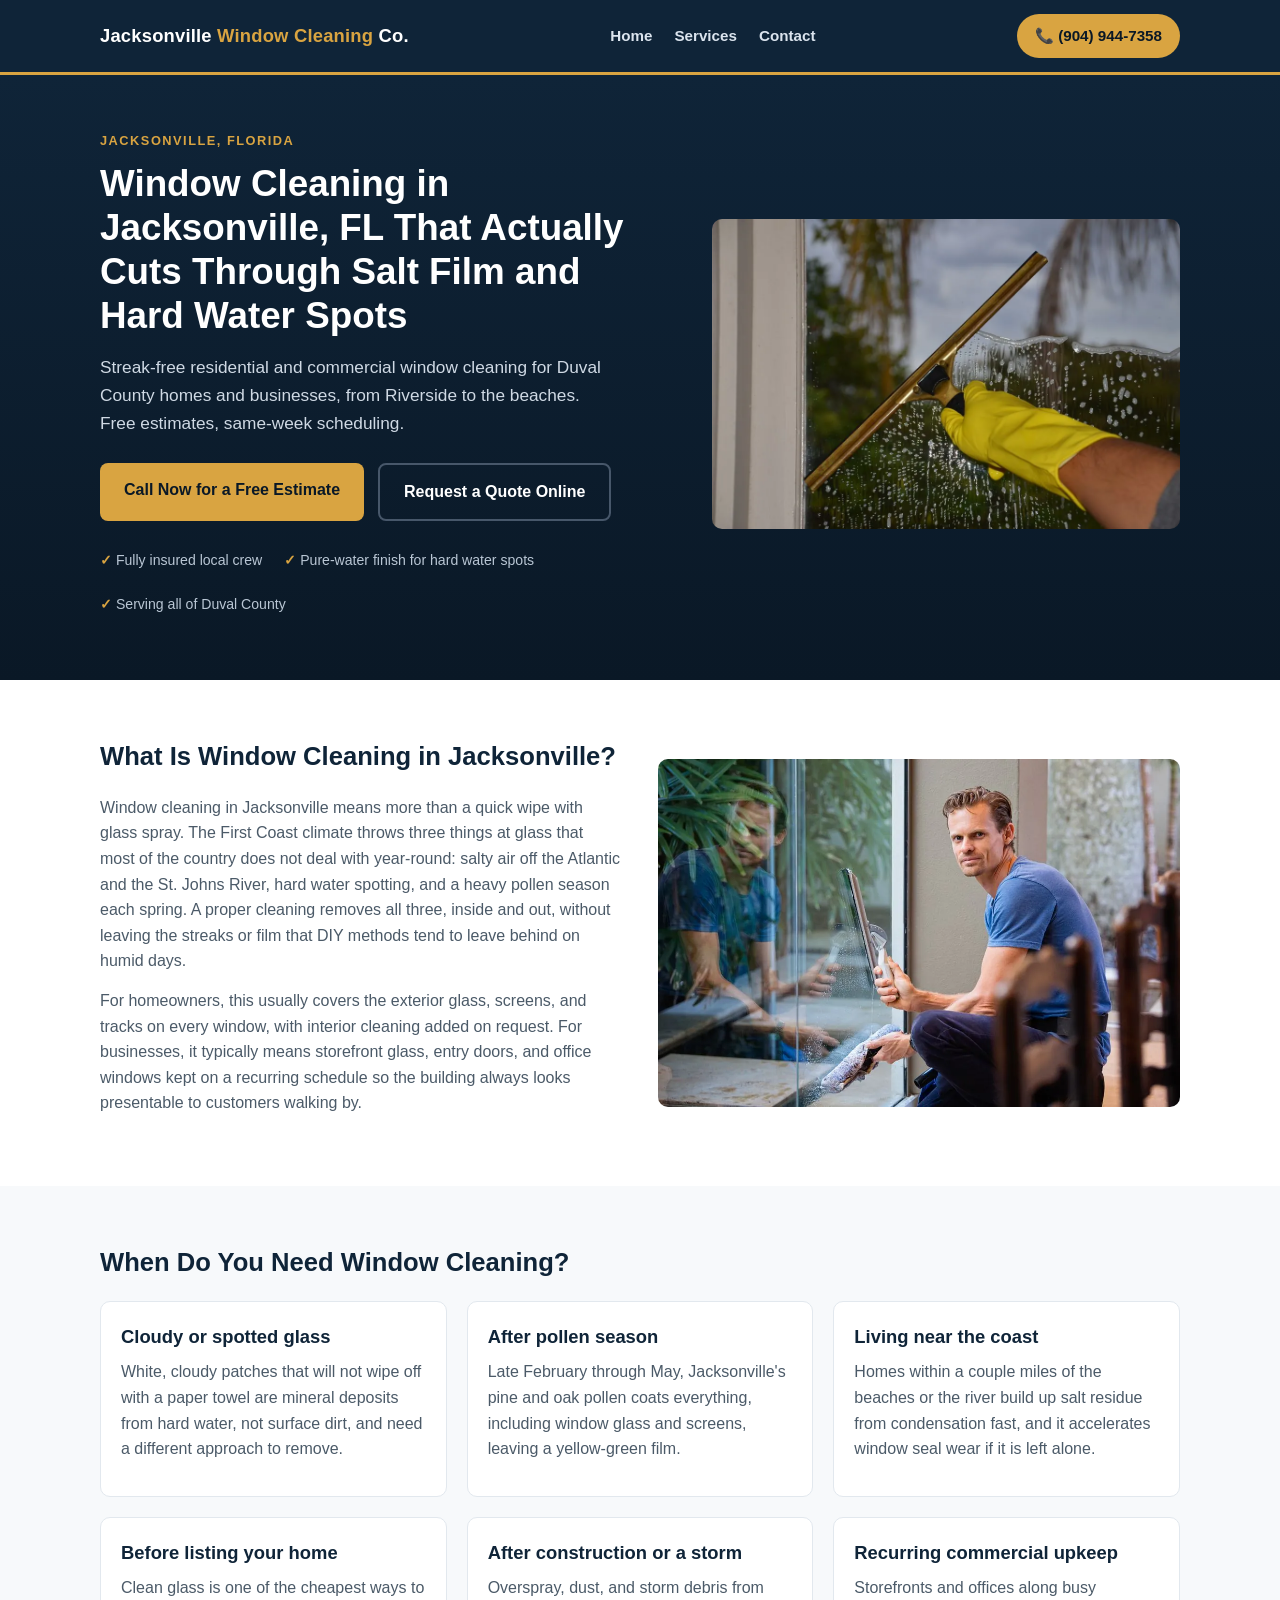
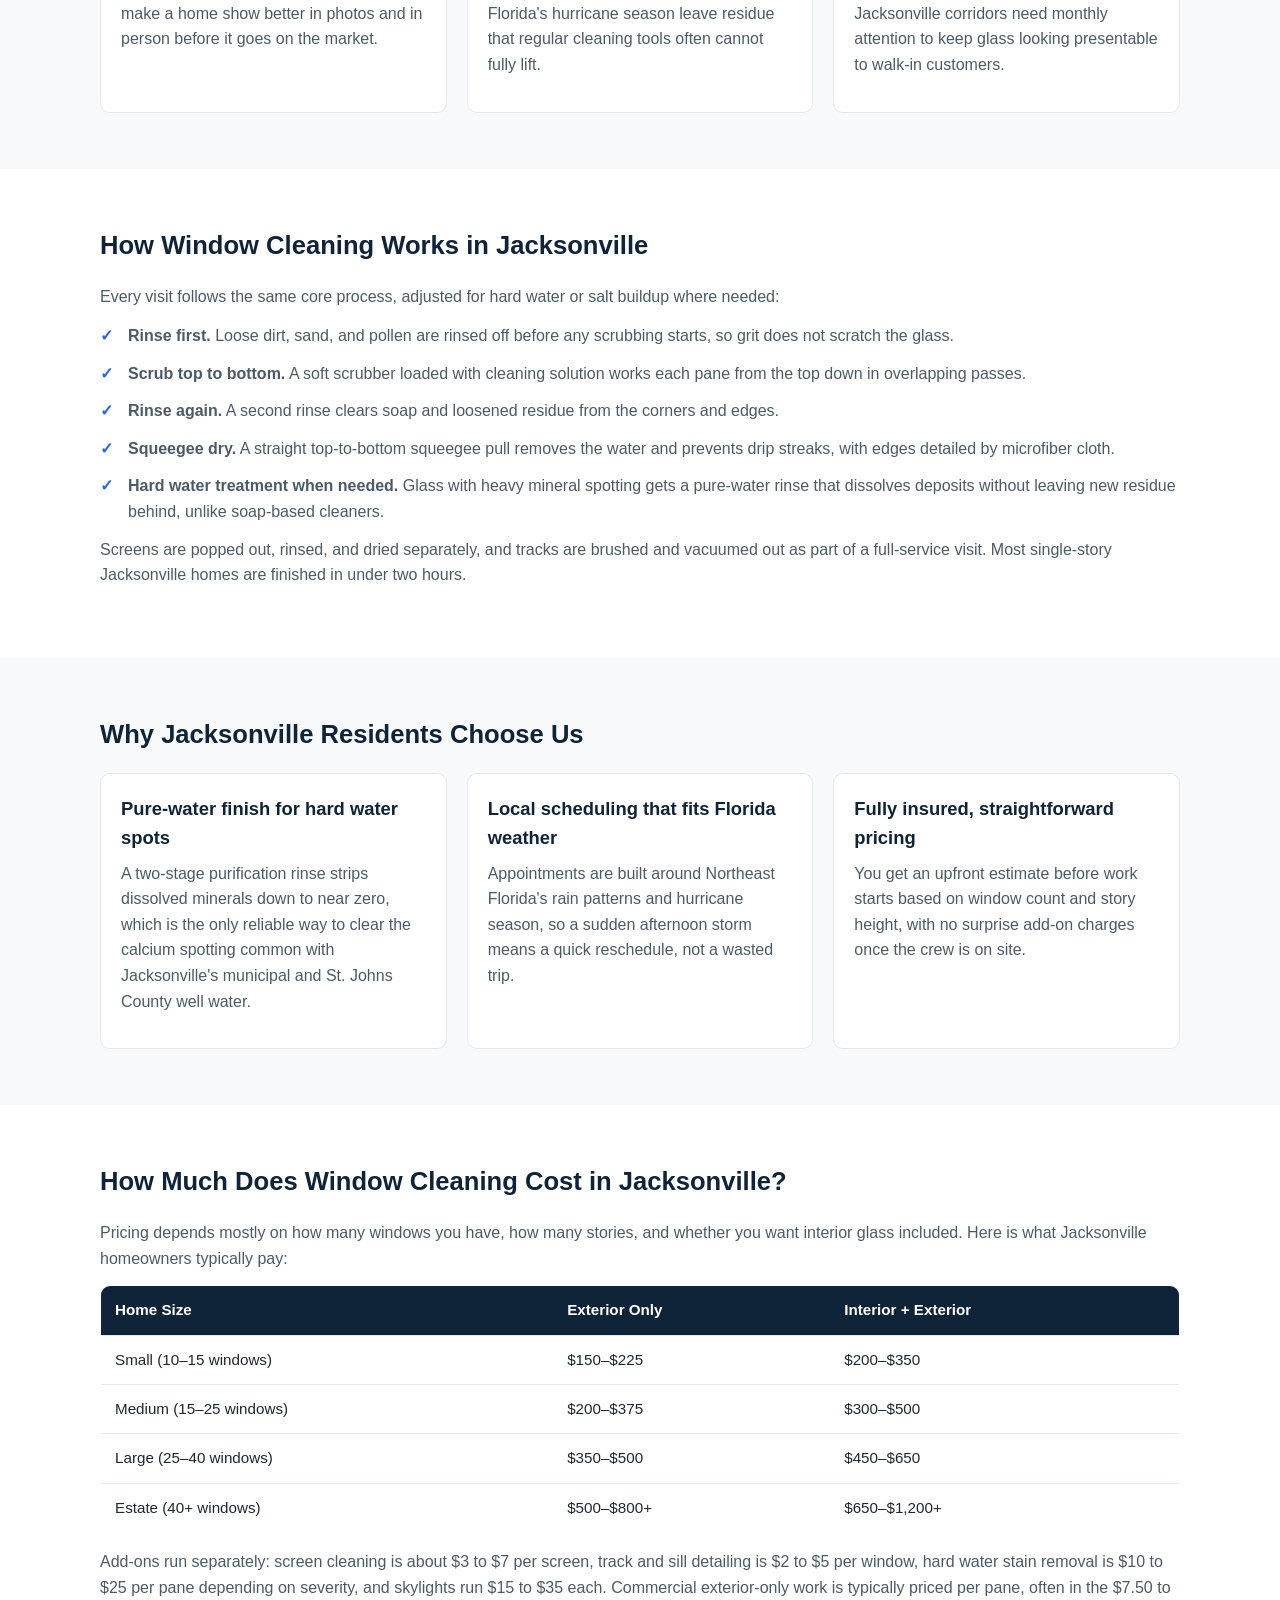
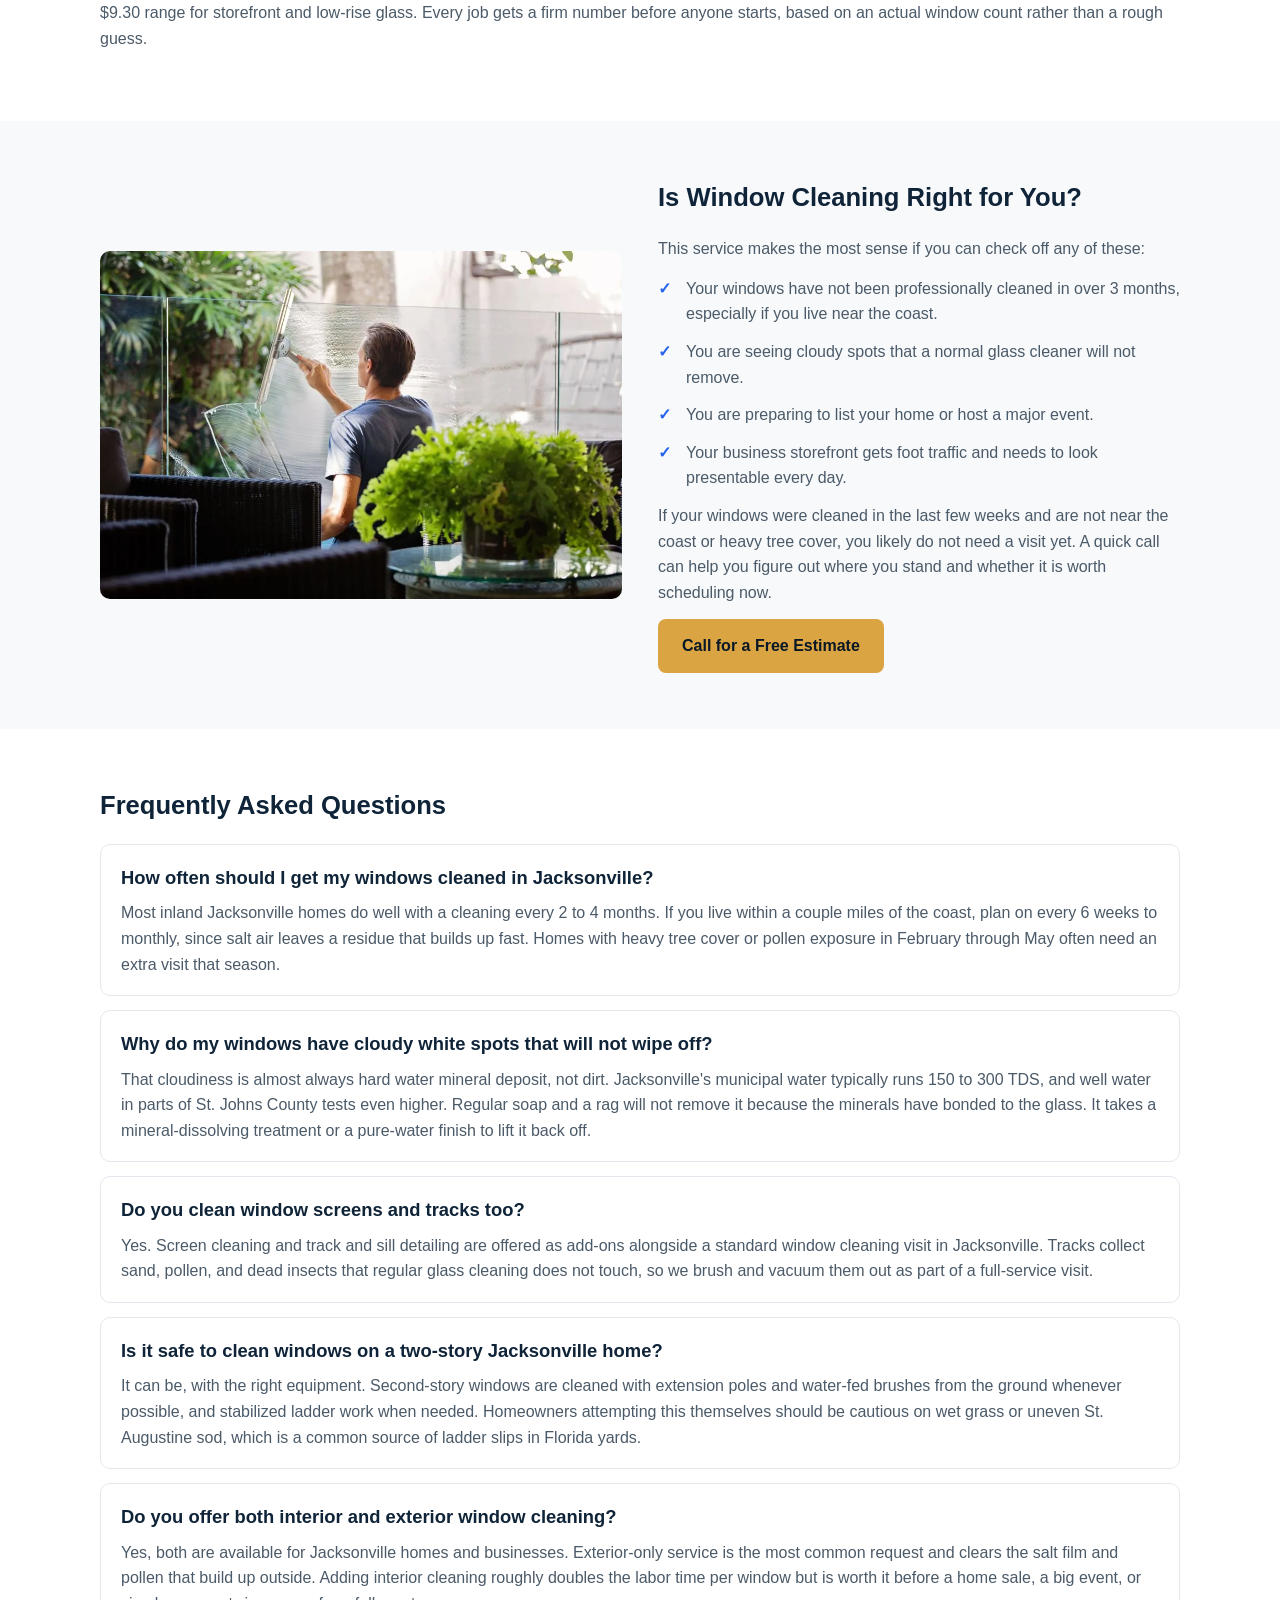
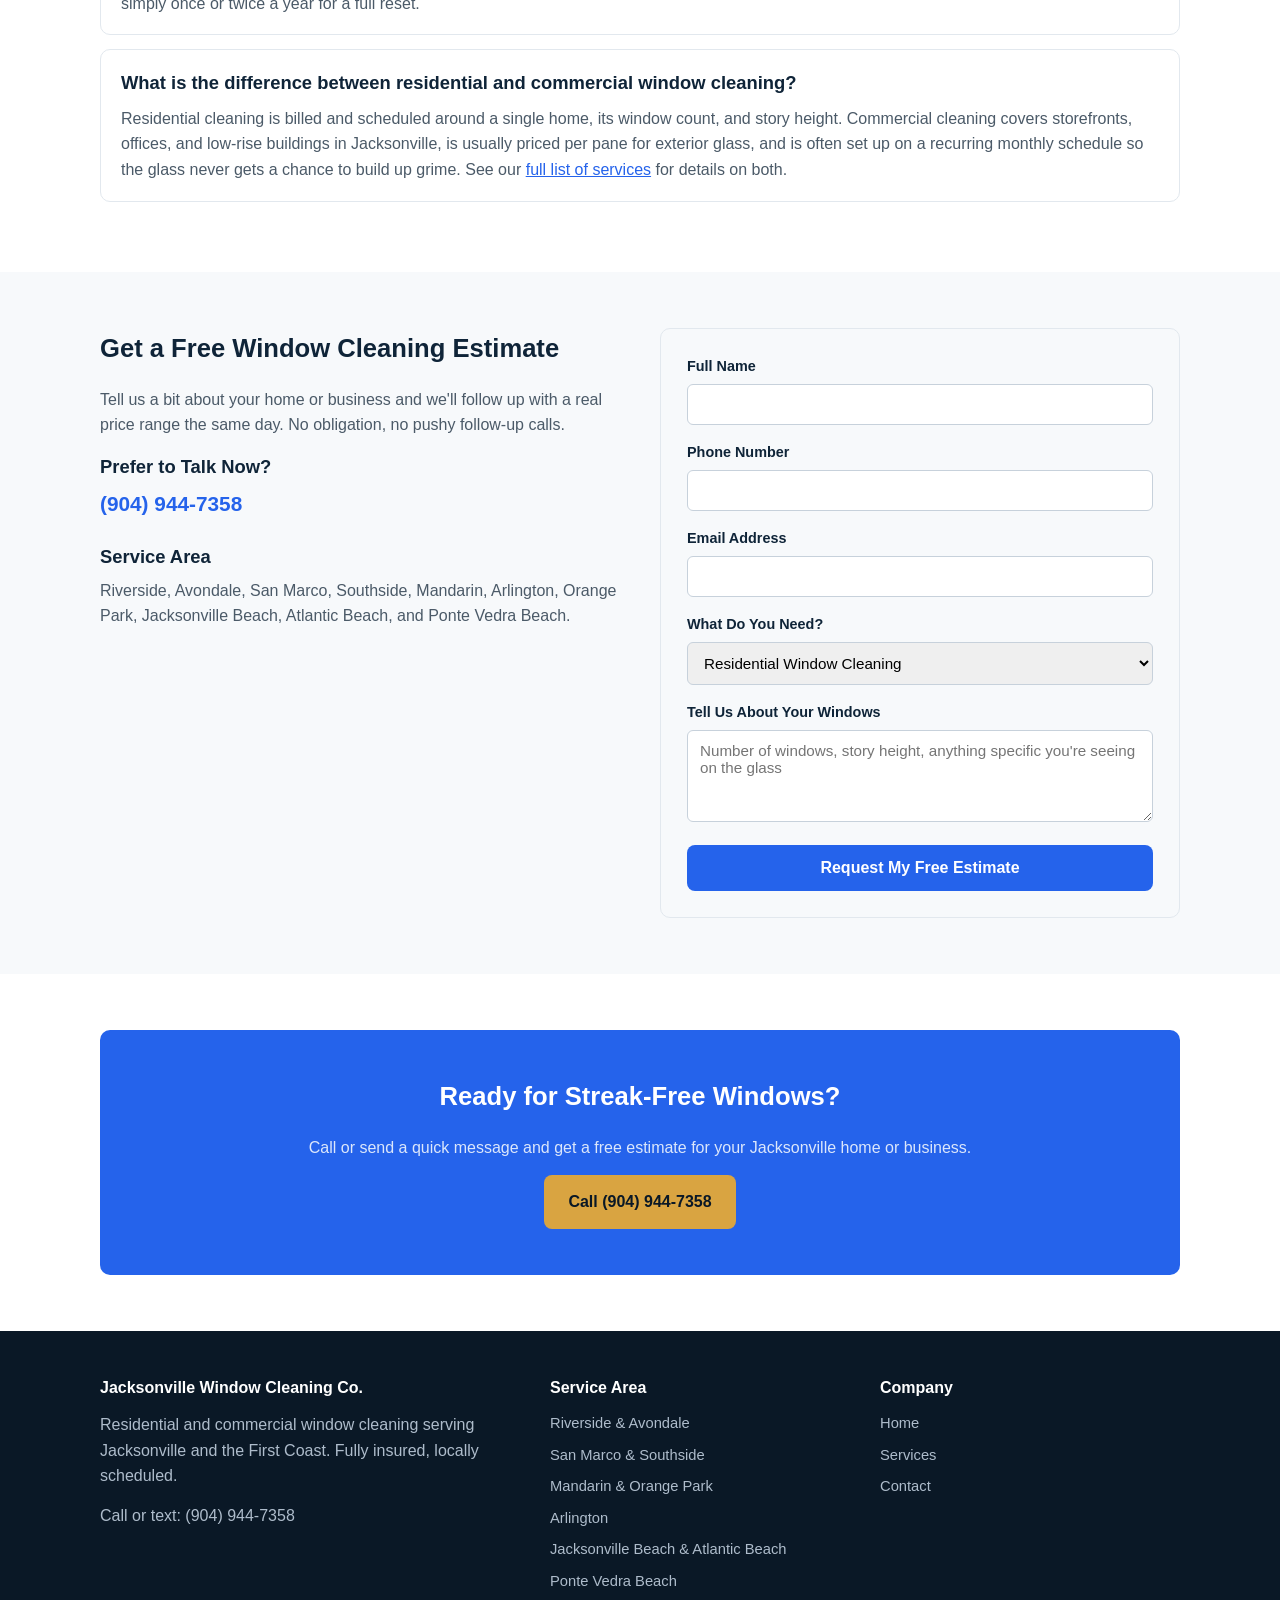
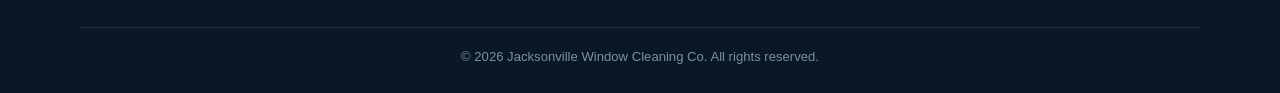
==== index.html @ cd9e2585 "Add Formspree lead form to home page; wire real Formspree endpoint into home and contact forms" ====
<!DOCTYPE html>
<html lang="en">
<head>
<meta charset="UTF-8">
<meta name="viewport" content="width=device-width, initial-scale=1.0">
<title>Window Cleaning in Jacksonville, FL | Streak-Free Results</title>
<meta name="description" content="Professional window cleaning in Jacksonville, FL. Residential and commercial, hard water spot removal, streak-free guarantee. Call for a free quote.">
<link rel="canonical" href="https://jacksonvilleflwindowcleaning.com/">
<link rel="stylesheet" href="styles.css">
<script type="application/ld+json">
{
  "@context": "https://schema.org",
  "@type": "LocalBusiness",
  "name": "Jacksonville Window Cleaning Co.",
  "telephone": "+19049447358",
  "address": {
    "@type": "PostalAddress",
    "addressLocality": "Jacksonville",
    "addressRegion": "FL",
    "addressCountry": "US"
  },
  "areaServed": "Jacksonville, FL",
  "description": "Residential and commercial window cleaning in Jacksonville, FL",
  "openingHours": "Mo-Fr 08:00-18:00"
}
</script>
<script type="application/ld+json">
{
  "@context": "https://schema.org",
  "@type": "FAQPage",
  "mainEntity": [
    {
      "@type": "Question",
      "name": "How often should I get my windows cleaned in Jacksonville?",
      "acceptedAnswer": { "@type": "Answer", "text": "Most inland Jacksonville homes do well with a cleaning every 2 to 4 months. If you live within a couple miles of the coast, plan on every 6 weeks to monthly, since salt air leaves a residue that builds up fast. Homes with heavy tree cover or pollen exposure in February through May often need an extra visit that season." }
    },
    {
      "@type": "Question",
      "name": "Why do my windows have cloudy white spots that will not wipe off?",
      "acceptedAnswer": { "@type": "Answer", "text": "That cloudiness is almost always hard water mineral deposit, not dirt. Jacksonville's municipal water typically runs 150 to 300 TDS, and well water in parts of St. Johns County tests even higher. Regular soap and a rag will not remove it because the minerals have bonded to the glass. It takes a mineral-dissolving treatment or a pure-water finish to lift it back off." }
    },
    {
      "@type": "Question",
      "name": "Do you clean window screens and tracks too?",
      "acceptedAnswer": { "@type": "Answer", "text": "Yes. Screen cleaning and track and sill detailing are offered as add-ons alongside a standard window cleaning visit in Jacksonville. Tracks collect sand, pollen, and dead insects that regular glass cleaning does not touch, so we brush and vacuum them out as part of a full-service visit." }
    },
    {
      "@type": "Question",
      "name": "Is it safe to clean windows on a two-story Jacksonville home?",
      "acceptedAnswer": { "@type": "Answer", "text": "It can be, with the right equipment. Second-story windows are cleaned with extension poles and water-fed brushes from the ground whenever possible, and stabilized ladder work when needed. Homeowners attempting this themselves should be cautious on wet grass or uneven St. Augustine sod, which is a common source of ladder slips in Florida yards." }
    },
    {
      "@type": "Question",
      "name": "Do you offer both interior and exterior window cleaning?",
      "acceptedAnswer": { "@type": "Answer", "text": "Yes, both are available for Jacksonville homes and businesses. Exterior-only service is the most common request and clears the salt film and pollen that build up outside. Adding interior cleaning roughly doubles the labor time per window but is worth it before a home sale, a big event, or simply once or twice a year for a full reset." }
    },
    {
      "@type": "Question",
      "name": "What is the difference between residential and commercial window cleaning?",
      "acceptedAnswer": { "@type": "Answer", "text": "Residential cleaning is billed and scheduled around a single home, its window count, and story height. Commercial cleaning covers storefronts, offices, and low-rise buildings in Jacksonville, is usually priced per pane for exterior glass, and is often set up on a recurring monthly schedule so the glass never gets a chance to build up grime." }
    }
  ]
}
</script>
</head>
<body>

<header class="site-nav">
  <div class="nav-inner">
    <a class="brand" href="/">Jacksonville <span>Window Cleaning</span> Co.</a>
    <ul class="nav-links">
      <li><a href="/">Home</a></li>
      <li><a href="/services.html">Services</a></li>
      <li><a href="/contact.html">Contact</a></li>
    </ul>
    <a class="nav-cta" href="tel:9049447358">&#128222; (904) 944-7358</a>
  </div>
</header>

<section class="hero">
  <div class="wrap hero-grid">
    <div>
      <p class="eyebrow">Jacksonville, Florida</p>
      <h1>Window Cleaning in Jacksonville, FL That Actually Cuts Through Salt Film and Hard Water Spots</h1>
      <p class="lede">Streak-free residential and commercial window cleaning for Duval County homes and businesses, from Riverside to the beaches. Free estimates, same-week scheduling.</p>
      <div class="cta-row">
        <a class="btn btn-primary" href="tel:9049447358">Call Now for a Free Estimate</a>
        <a class="btn btn-secondary" href="/contact.html">Request a Quote Online</a>
      </div>
      <div class="trust-strip">
        <span>Fully insured local crew</span>
        <span>Pure-water finish for hard water spots</span>
        <span>Serving all of Duval County</span>
      </div>
    </div>
    <div>
      <img src="hero-squeegee-window-cleaning-jacksonville.webp" alt="window cleaning in Jacksonville" width="1000" height="662">
    </div>
  </div>
</section>

<main>

<section>
  <div class="wrap two-col">
    <div>
      <h2>What Is Window Cleaning in Jacksonville?</h2>
      <p>Window cleaning in Jacksonville means more than a quick wipe with glass spray. The First Coast climate throws three things at glass that most of the country does not deal with year-round: salty air off the Atlantic and the St. Johns River, hard water spotting, and a heavy pollen season each spring. A proper cleaning removes all three, inside and out, without leaving the streaks or film that DIY methods tend to leave behind on humid days.</p>
      <p>For homeowners, this usually covers the exterior glass, screens, and tracks on every window, with interior cleaning added on request. For businesses, it typically means storefront glass, entry doors, and office windows kept on a recurring schedule so the building always looks presentable to customers walking by.</p>
    </div>
    <div>
      <img src="residential-window-cleaning-jacksonville.webp" alt="window cleaning in Jacksonville" width="1000" height="667">
    </div>
  </div>
</section>

<section class="alt">
  <div class="wrap">
    <h2>When Do You Need Window Cleaning?</h2>
    <div class="card-grid">
      <div class="card">
        <h3>Cloudy or spotted glass</h3>
        <p>White, cloudy patches that will not wipe off with a paper towel are mineral deposits from hard water, not surface dirt, and need a different approach to remove.</p>
      </div>
      <div class="card">
        <h3>After pollen season</h3>
        <p>Late February through May, Jacksonville's pine and oak pollen coats everything, including window glass and screens, leaving a yellow-green film.</p>
      </div>
      <div class="card">
        <h3>Living near the coast</h3>
        <p>Homes within a couple miles of the beaches or the river build up salt residue from condensation fast, and it accelerates window seal wear if it is left alone.</p>
      </div>
      <div class="card">
        <h3>Before listing your home</h3>
        <p>Clean glass is one of the cheapest ways to make a home show better in photos and in person before it goes on the market.</p>
      </div>
      <div class="card">
        <h3>After construction or a storm</h3>
        <p>Overspray, dust, and storm debris from Florida's hurricane season leave residue that regular cleaning tools often cannot fully lift.</p>
      </div>
      <div class="card">
        <h3>Recurring commercial upkeep</h3>
        <p>Storefronts and offices along busy Jacksonville corridors need monthly attention to keep glass looking presentable to walk-in customers.</p>
      </div>
    </div>
  </div>
</section>

<section>
  <div class="wrap">
    <h2>How Window Cleaning Works in Jacksonville</h2>
    <p>Every visit follows the same core process, adjusted for hard water or salt buildup where needed:</p>
    <ul class="list-check">
      <li><strong>Rinse first.</strong> Loose dirt, sand, and pollen are rinsed off before any scrubbing starts, so grit does not scratch the glass.</li>
      <li><strong>Scrub top to bottom.</strong> A soft scrubber loaded with cleaning solution works each pane from the top down in overlapping passes.</li>
      <li><strong>Rinse again.</strong> A second rinse clears soap and loosened residue from the corners and edges.</li>
      <li><strong>Squeegee dry.</strong> A straight top-to-bottom squeegee pull removes the water and prevents drip streaks, with edges detailed by microfiber cloth.</li>
      <li><strong>Hard water treatment when needed.</strong> Glass with heavy mineral spotting gets a pure-water rinse that dissolves deposits without leaving new residue behind, unlike soap-based cleaners.</li>
    </ul>
    <p>Screens are popped out, rinsed, and dried separately, and tracks are brushed and vacuumed out as part of a full-service visit. Most single-story Jacksonville homes are finished in under two hours.</p>
  </div>
</section>

<section class="alt">
  <div class="wrap">
    <h2>Why Jacksonville Residents Choose Us</h2>
    <div class="card-grid">
      <div class="card">
        <h3>Pure-water finish for hard water spots</h3>
        <p>A two-stage purification rinse strips dissolved minerals down to near zero, which is the only reliable way to clear the calcium spotting common with Jacksonville's municipal and St. Johns County well water.</p>
      </div>
      <div class="card">
        <h3>Local scheduling that fits Florida weather</h3>
        <p>Appointments are built around Northeast Florida's rain patterns and hurricane season, so a sudden afternoon storm means a quick reschedule, not a wasted trip.</p>
      </div>
      <div class="card">
        <h3>Fully insured, straightforward pricing</h3>
        <p>You get an upfront estimate before work starts based on window count and story height, with no surprise add-on charges once the crew is on site.</p>
      </div>
    </div>
  </div>
</section>

<section>
  <div class="wrap">
    <h2>How Much Does Window Cleaning Cost in Jacksonville?</h2>
    <p>Pricing depends mostly on how many windows you have, how many stories, and whether you want interior glass included. Here is what Jacksonville homeowners typically pay:</p>
    <table class="price-table">
      <tr><th>Home Size</th><th>Exterior Only</th><th>Interior + Exterior</th></tr>
      <tr><td>Small (10&ndash;15 windows)</td><td>$150&ndash;$225</td><td>$200&ndash;$350</td></tr>
      <tr><td>Medium (15&ndash;25 windows)</td><td>$200&ndash;$375</td><td>$300&ndash;$500</td></tr>
      <tr><td>Large (25&ndash;40 windows)</td><td>$350&ndash;$500</td><td>$450&ndash;$650</td></tr>
      <tr><td>Estate (40+ windows)</td><td>$500&ndash;$800+</td><td>$650&ndash;$1,200+</td></tr>
    </table>
    <p style="margin-top:16px;">Add-ons run separately: screen cleaning is about $3 to $7 per screen, track and sill detailing is $2 to $5 per window, hard water stain removal is $10 to $25 per pane depending on severity, and skylights run $15 to $35 each. Commercial exterior-only work is typically priced per pane, often in the $7.50 to $9.30 range for storefront and low-rise glass. Every job gets a firm number before anyone starts, based on an actual window count rather than a rough guess.</p>
  </div>
</section>

<section class="alt">
  <div class="wrap two-col">
    <div>
      <img src="patio-glass-cleaning-jacksonville.webp" alt="window cleaning in Jacksonville" width="1000" height="667">
    </div>
    <div>
      <h2>Is Window Cleaning Right for You?</h2>
      <p>This service makes the most sense if you can check off any of these:</p>
      <ul class="list-check">
        <li>Your windows have not been professionally cleaned in over 3 months, especially if you live near the coast.</li>
        <li>You are seeing cloudy spots that a normal glass cleaner will not remove.</li>
        <li>You are preparing to list your home or host a major event.</li>
        <li>Your business storefront gets foot traffic and needs to look presentable every day.</li>
      </ul>
      <p>If your windows were cleaned in the last few weeks and are not near the coast or heavy tree cover, you likely do not need a visit yet. A quick call can help you figure out where you stand and whether it is worth scheduling now.</p>
      <a class="btn btn-primary" href="tel:9049447358">Call for a Free Estimate</a>
    </div>
  </div>
</section>

<section>
  <div class="wrap">
    <h2>Frequently Asked Questions</h2>

    <div class="faq-item">
      <h3>How often should I get my windows cleaned in Jacksonville?</h3>
      <p>Most inland Jacksonville homes do well with a cleaning every 2 to 4 months. If you live within a couple miles of the coast, plan on every 6 weeks to monthly, since salt air leaves a residue that builds up fast. Homes with heavy tree cover or pollen exposure in February through May often need an extra visit that season.</p>
    </div>

    <div class="faq-item">
      <h3>Why do my windows have cloudy white spots that will not wipe off?</h3>
      <p>That cloudiness is almost always hard water mineral deposit, not dirt. Jacksonville's municipal water typically runs 150 to 300 TDS, and well water in parts of St. Johns County tests even higher. Regular soap and a rag will not remove it because the minerals have bonded to the glass. It takes a mineral-dissolving treatment or a pure-water finish to lift it back off.</p>
    </div>

    <div class="faq-item">
      <h3>Do you clean window screens and tracks too?</h3>
      <p>Yes. Screen cleaning and track and sill detailing are offered as add-ons alongside a standard window cleaning visit in Jacksonville. Tracks collect sand, pollen, and dead insects that regular glass cleaning does not touch, so we brush and vacuum them out as part of a full-service visit.</p>
    </div>

    <div class="faq-item">
      <h3>Is it safe to clean windows on a two-story Jacksonville home?</h3>
      <p>It can be, with the right equipment. Second-story windows are cleaned with extension poles and water-fed brushes from the ground whenever possible, and stabilized ladder work when needed. Homeowners attempting this themselves should be cautious on wet grass or uneven St. Augustine sod, which is a common source of ladder slips in Florida yards.</p>
    </div>

    <div class="faq-item">
      <h3>Do you offer both interior and exterior window cleaning?</h3>
      <p>Yes, both are available for Jacksonville homes and businesses. Exterior-only service is the most common request and clears the salt film and pollen that build up outside. Adding interior cleaning roughly doubles the labor time per window but is worth it before a home sale, a big event, or simply once or twice a year for a full reset.</p>
    </div>

    <div class="faq-item">
      <h3>What is the difference between residential and commercial window cleaning?</h3>
      <p>Residential cleaning is billed and scheduled around a single home, its window count, and story height. Commercial cleaning covers storefronts, offices, and low-rise buildings in Jacksonville, is usually priced per pane for exterior glass, and is often set up on a recurring monthly schedule so the glass never gets a chance to build up grime. See our <a href="/services.html" style="color:#2563eb;text-decoration:underline;">full list of services</a> for details on both.</p>
    </div>
  </div>
</section>

<section class="alt" id="get-estimate">
  <div class="wrap contact-grid">
    <div>
      <h2>Get a Free Window Cleaning Estimate</h2>
      <p>Tell us a bit about your home or business and we'll follow up with a real price range the same day. No obligation, no pushy follow-up calls.</p>
      <div class="info-block">
        <h3>Prefer to Talk Now?</h3>
        <p><a href="tel:9049447358" style="font-size:1.3rem;font-weight:800;text-decoration:none;">(904) 944-7358</a></p>
      </div>
      <div class="info-block">
        <h3>Service Area</h3>
        <p>Riverside, Avondale, San Marco, Southside, Mandarin, Arlington, Orange Park, Jacksonville Beach, Atlantic Beach, and Ponte Vedra Beach.</p>
      </div>
    </div>
    <div>
      <form class="lead-form" action="https://formspree.io/f/xeeyqoyp" method="POST">
        <label for="home-name">Full Name</label>
        <input type="text" id="home-name" name="name" required>

        <label for="home-phone">Phone Number</label>
        <input type="tel" id="home-phone" name="phone" required>

        <label for="home-email">Email Address</label>
        <input type="email" id="home-email" name="email" required>

        <label for="home-service">What Do You Need?</label>
        <select id="home-service" name="service">
          <option>Residential Window Cleaning</option>
          <option>Commercial Window Cleaning</option>
          <option>Screen &amp; Track Cleaning</option>
          <option>Hard Water Stain Removal</option>
          <option>Not Sure / Other</option>
        </select>

        <label for="home-message">Tell Us About Your Windows</label>
        <textarea id="home-message" name="message" rows="4" placeholder="Number of windows, story height, anything specific you're seeing on the glass"></textarea>

        <input type="text" name="_gotcha" style="display:none" tabindex="-1">

        <button type="submit">Request My Free Estimate</button>
      </form>
    </div>
  </div>
</section>

<section>
  <div class="wrap">
    <div class="cta-band">
      <h2>Ready for Streak-Free Windows?</h2>
      <p>Call or send a quick message and get a free estimate for your Jacksonville home or business.</p>
      <a class="btn btn-primary" href="tel:9049447358">Call (904) 944-7358</a>
    </div>
  </div>
</section>

</main>

<footer class="site-footer">
  <div class="wrap foot-grid">
    <div>
      <h4>Jacksonville Window Cleaning Co.</h4>
      <p style="color:#aebccb;">Residential and commercial window cleaning serving Jacksonville and the First Coast. Fully insured, locally scheduled.</p>
      <p style="color:#aebccb;">Call or text: <a href="tel:9049447358">(904) 944-7358</a></p>
    </div>
    <div>
      <h4>Service Area</h4>
      <ul>
        <li>Riverside &amp; Avondale</li>
        <li>San Marco &amp; Southside</li>
        <li>Mandarin &amp; Orange Park</li>
        <li>Arlington</li>
        <li>Jacksonville Beach &amp; Atlantic Beach</li>
        <li>Ponte Vedra Beach</li>
      </ul>
    </div>
    <div>
      <h4>Company</h4>
      <ul>
        <li><a href="/">Home</a></li>
        <li><a href="/services.html">Services</a></li>
        <li><a href="/contact.html">Contact</a></li>
      </ul>
    </div>
  </div>
  <div class="wrap foot-bottom">
    &copy; 2026 Jacksonville Window Cleaning Co. All rights reserved.
  </div>
</footer>

</body>
</html>
---- styles.css ----
/* Jacksonville Window Cleaning Co. — site stylesheet */

:root {
  --navy: #0f2438;
  --navy-dark: #0a1826;
  --blue: #2563eb;
  --blue-dark: #1d4ed8;
  --gold: #d9a441;
  --ink: #1c2733;
  --slate: #4b5a68;
  --line: #e2e8ee;
  --paper: #f7f9fb;
  --white: #ffffff;
  --radius: 10px;
}

* { box-sizing: border-box; }

html { scroll-behavior: smooth; }

body {
  margin: 0;
  font-family: -apple-system, BlinkMacSystemFont, "Segoe UI", Roboto, Helvetica, Arial, sans-serif;
  color: var(--ink);
  background: var(--white);
  line-height: 1.6;
}

img { max-width: 100%; height: auto; display: block; border-radius: var(--radius); }

a { color: var(--blue); }

.wrap { max-width: 1120px; margin: 0 auto; padding: 0 20px; }

/* ---------- Nav ---------- */
header.site-nav {
  position: sticky;
  top: 0;
  z-index: 50;
  background: var(--navy);
  border-bottom: 3px solid var(--gold);
}

.nav-inner {
  max-width: 1120px;
  margin: 0 auto;
  padding: 14px 20px;
  display: flex;
  align-items: center;
  justify-content: space-between;
  gap: 16px;
  flex-wrap: wrap;
}

.brand {
  color: var(--white);
  font-weight: 800;
  font-size: 1.15rem;
  text-decoration: none;
  letter-spacing: 0.2px;
}
.brand span { color: var(--gold); }

.nav-links {
  display: flex;
  gap: 22px;
  list-style: none;
  margin: 0;
  padding: 0;
  flex-wrap: wrap;
}
.nav-links a {
  color: #dbe4ee;
  text-decoration: none;
  font-weight: 600;
  font-size: 0.95rem;
}
.nav-links a:hover { color: var(--white); }

.nav-cta {
  background: var(--gold);
  color: var(--navy-dark);
  font-weight: 800;
  padding: 10px 18px;
  border-radius: 999px;
  text-decoration: none;
  font-size: 0.95rem;
  white-space: nowrap;
}
.nav-cta:hover { background: #c8932f; }

/* ---------- Hero ---------- */
.hero {
  background: linear-gradient(180deg, var(--navy) 0%, var(--navy-dark) 100%);
  color: var(--white);
  padding: 56px 0 64px;
}
.hero-grid {
  display: grid;
  grid-template-columns: 1.1fr 0.9fr;
  gap: 40px;
  align-items: center;
}
@media (max-width: 860px) {
  .hero-grid { grid-template-columns: 1fr; }
}
.eyebrow {
  color: var(--gold);
  font-weight: 700;
  text-transform: uppercase;
  letter-spacing: 1.5px;
  font-size: 0.8rem;
  margin: 0 0 10px;
}
h1 { font-size: 2.3rem; line-height: 1.2; margin: 0 0 16px; }
.hero p.lede { font-size: 1.08rem; color: #cfd9e4; margin: 0 0 26px; max-width: 54ch; }

.cta-row { display: flex; gap: 14px; flex-wrap: wrap; }
.btn {
  display: inline-block;
  padding: 14px 24px;
  border-radius: 8px;
  font-weight: 800;
  text-decoration: none;
  font-size: 1rem;
}
.btn-primary { background: var(--gold); color: var(--navy-dark); }
.btn-primary:hover { background: #c8932f; }
.btn-secondary { background: transparent; color: var(--white); border: 2px solid #47576a; }
.btn-secondary:hover { border-color: var(--gold); }

.trust-strip {
  margin-top: 28px;
  display: flex;
  gap: 22px;
  flex-wrap: wrap;
  font-size: 0.88rem;
  color: #b9c6d4;
}
.trust-strip span::before { content: "\2713  "; color: var(--gold); font-weight: 800; }

/* ---------- Sections ---------- */
main section { padding: 56px 0; }
main section.alt { background: var(--paper); }
h2 { font-size: 1.6rem; margin: 0 0 18px; color: var(--navy); }
h3 { font-size: 1.15rem; margin: 0 0 8px; color: var(--navy); }
p { margin: 0 0 14px; color: var(--slate); }

.two-col {
  display: grid;
  grid-template-columns: 1fr 1fr;
  gap: 36px;
  align-items: center;
}
@media (max-width: 860px) {
  .two-col { grid-template-columns: 1fr; }
}

.card-grid {
  display: grid;
  grid-template-columns: repeat(3, 1fr);
  gap: 20px;
}
@media (max-width: 860px) {
  .card-grid { grid-template-columns: 1fr 1fr; }
}
@media (max-width: 560px) {
  .card-grid { grid-template-columns: 1fr; }
}

.card {
  background: var(--white);
  border: 1px solid var(--line);
  border-radius: var(--radius);
  padding: 20px;
}
.card h3 { margin-top: 0; }

.list-check { list-style: none; margin: 0; padding: 0; }
.list-check li {
  padding-left: 28px;
  position: relative;
  margin-bottom: 12px;
  color: var(--slate);
}
.list-check li::before {
  content: "\2713";
  position: absolute;
  left: 0;
  top: 0;
  color: var(--blue);
  font-weight: 800;
}

table.price-table {
  width: 100%;
  border-collapse: collapse;
  background: var(--white);
  border: 1px solid var(--line);
  border-radius: var(--radius);
  overflow: hidden;
}
table.price-table th, table.price-table td {
  padding: 12px 14px;
  border-bottom: 1px solid var(--line);
  text-align: left;
  font-size: 0.95rem;
}
table.price-table th { background: var(--navy); color: var(--white); }
table.price-table tr:last-child td { border-bottom: none; }

/* FAQ */
.faq-item {
  border: 1px solid var(--line);
  border-radius: var(--radius);
  padding: 18px 20px;
  margin-bottom: 14px;
  background: var(--white);
}
.faq-item h3 { margin-bottom: 8px; }
.faq-item p { margin-bottom: 0; }

/* CTA band */
.cta-band {
  background: var(--blue);
  color: var(--white);
  text-align: center;
  padding: 46px 20px;
  border-radius: var(--radius);
}
.cta-band h2 { color: var(--white); }
.cta-band p { color: #dce7fb; }
.cta-band .btn-primary { background: var(--gold); color: var(--navy-dark); }

/* Contact form */
.contact-grid {
  display: grid;
  grid-template-columns: 1fr 1fr;
  gap: 40px;
}
@media (max-width: 860px) {
  .contact-grid { grid-template-columns: 1fr; }
}
form.lead-form {
  background: var(--paper);
  border: 1px solid var(--line);
  border-radius: var(--radius);
  padding: 26px;
}
form.lead-form label {
  display: block;
  font-weight: 700;
  margin: 0 0 6px;
  font-size: 0.9rem;
  color: var(--navy);
}
form.lead-form input, form.lead-form select, form.lead-form textarea {
  width: 100%;
  padding: 11px 12px;
  border: 1px solid #c7d1db;
  border-radius: 6px;
  margin-bottom: 16px;
  font-size: 0.95rem;
  font-family: inherit;
}
form.lead-form button {
  width: 100%;
  background: var(--blue);
  color: var(--white);
  border: none;
  padding: 14px;
  border-radius: 8px;
  font-weight: 800;
  font-size: 1rem;
  cursor: pointer;
}
form.lead-form button:hover { background: var(--blue-dark); }

.info-block { margin-bottom: 22px; }
.info-block h3 { margin-bottom: 6px; }

/* Service list on services page */
.service-block {
  border-bottom: 1px solid var(--line);
  padding: 34px 0;
}
.service-block:first-of-type { padding-top: 0; }
.service-block:last-of-type { border-bottom: none; }

/* Footer */
footer.site-footer {
  background: var(--navy-dark);
  color: #aebccb;
  padding: 44px 0 26px;
}
footer.site-footer .foot-grid {
  display: grid;
  grid-template-columns: 1.4fr 1fr 1fr;
  gap: 30px;
  margin-bottom: 26px;
}
@media (max-width: 760px) {
  footer.site-footer .foot-grid { grid-template-columns: 1fr; }
}
footer.site-footer h4 { color: var(--white); margin: 0 0 12px; font-size: 1rem; }
footer.site-footer a { color: #aebccb; text-decoration: none; }
footer.site-footer a:hover { color: var(--white); }
footer.site-footer ul { list-style: none; margin: 0; padding: 0; }
footer.site-footer li { margin-bottom: 8px; font-size: 0.92rem; }
.foot-bottom {
  border-top: 1px solid #1d2f42;
  padding-top: 18px;
  font-size: 0.82rem;
  text-align: center;
  color: #7c8ea1;
}

.breadcrumb {
  font-size: 0.85rem;
  color: var(--slate);
  margin-bottom: 18px;
}
.breadcrumb a { color: var(--blue); text-decoration: none; }
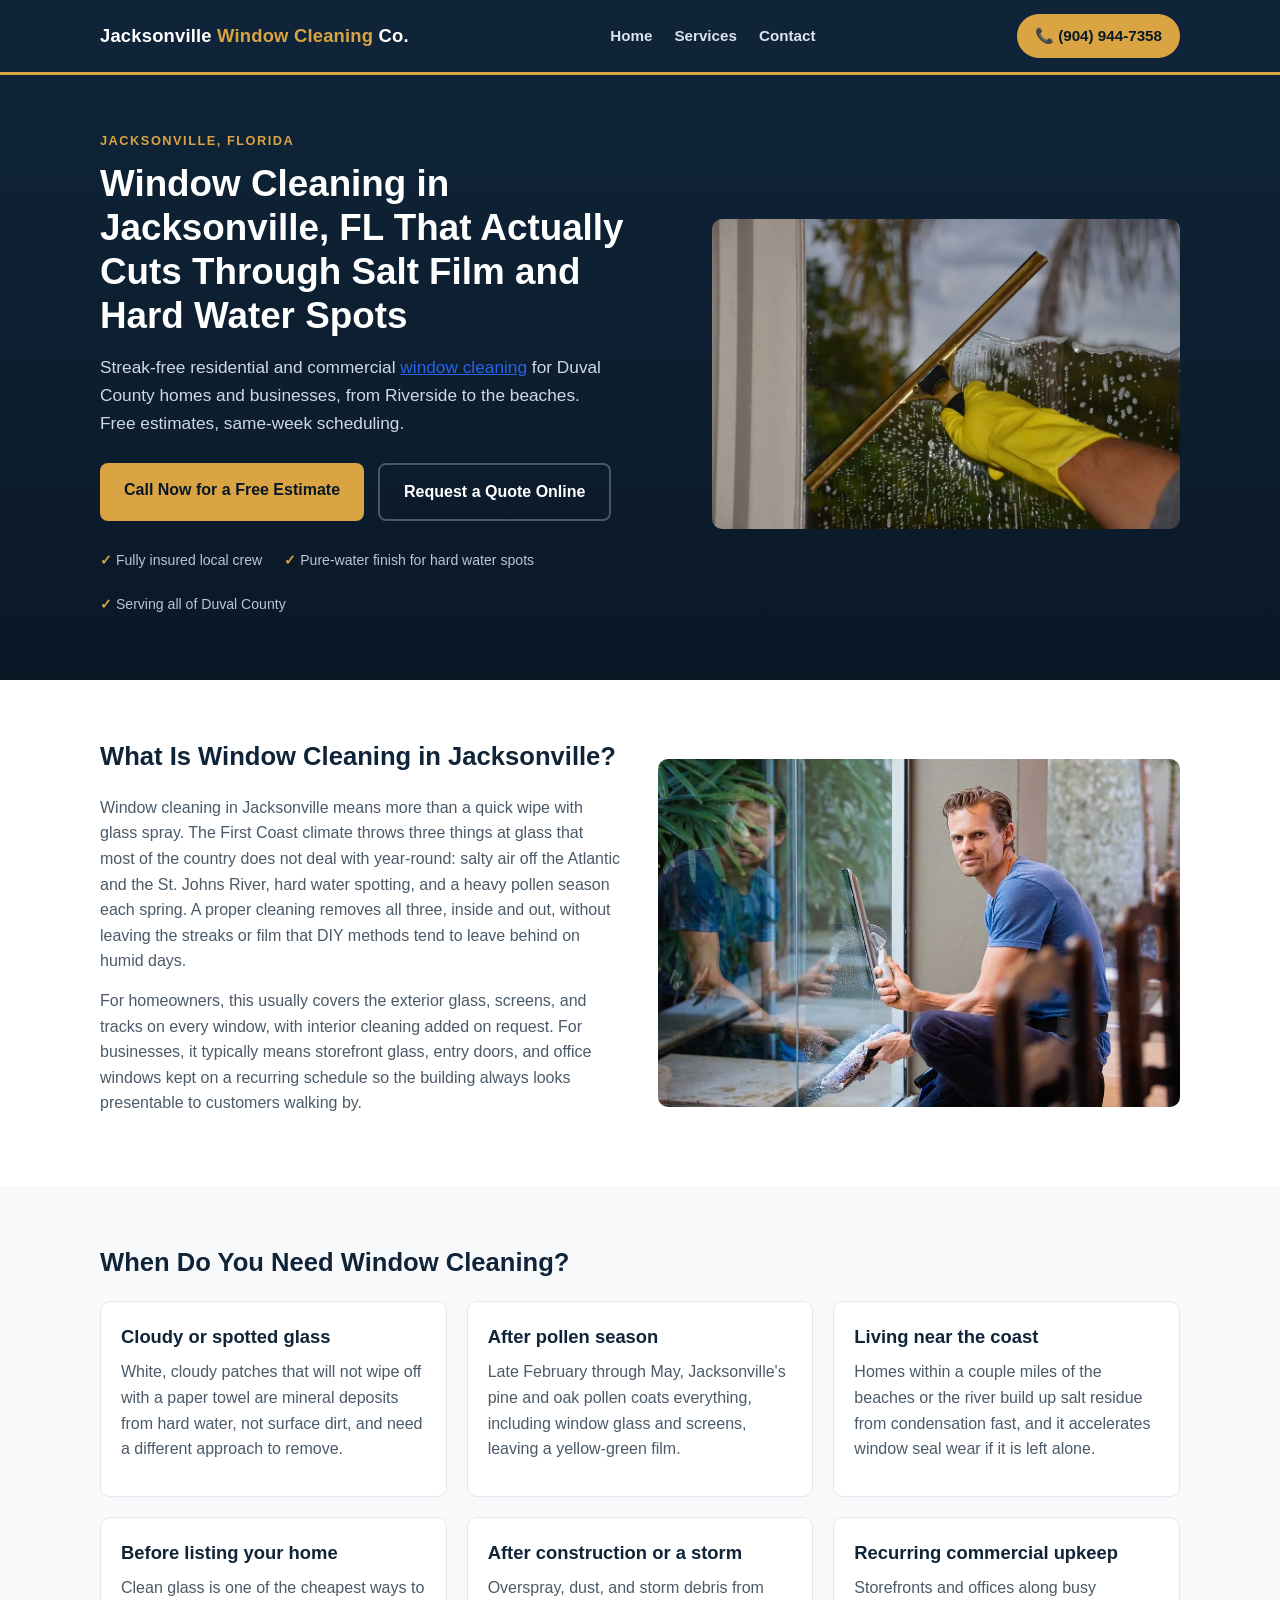
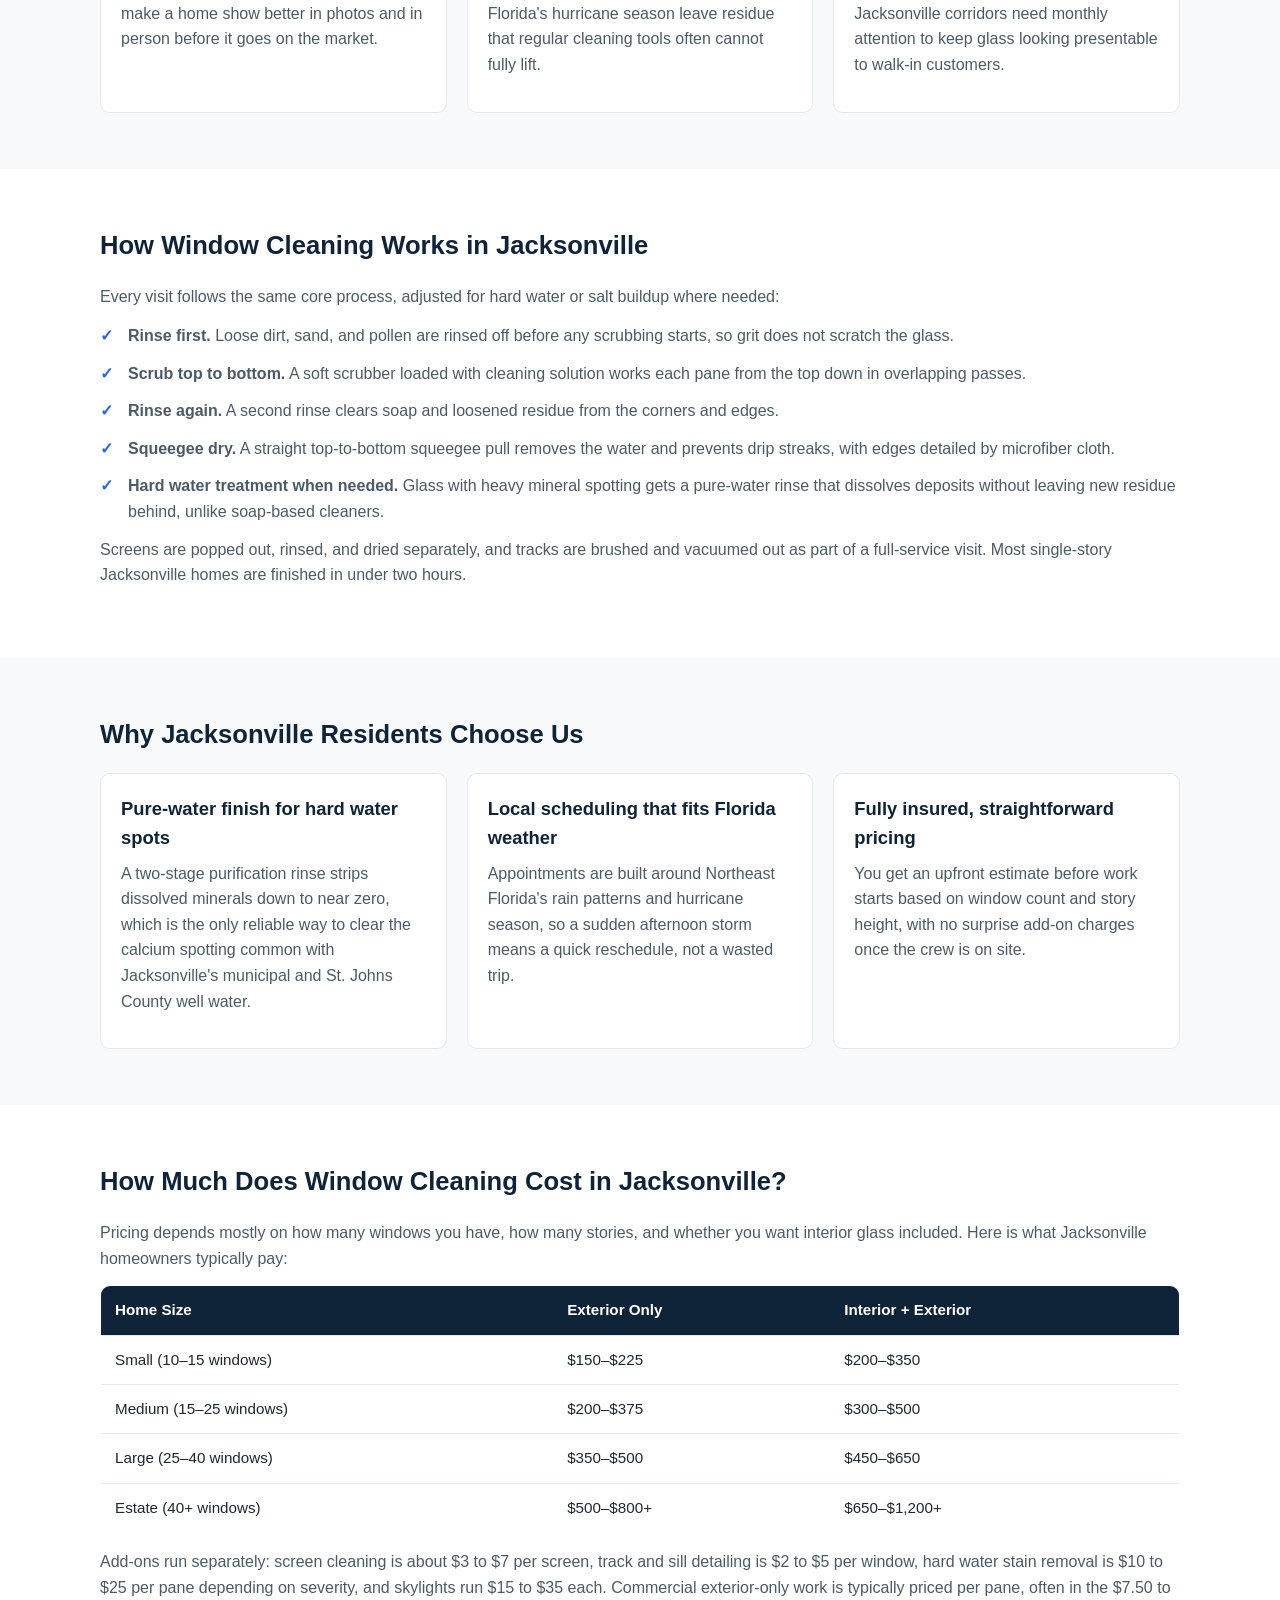
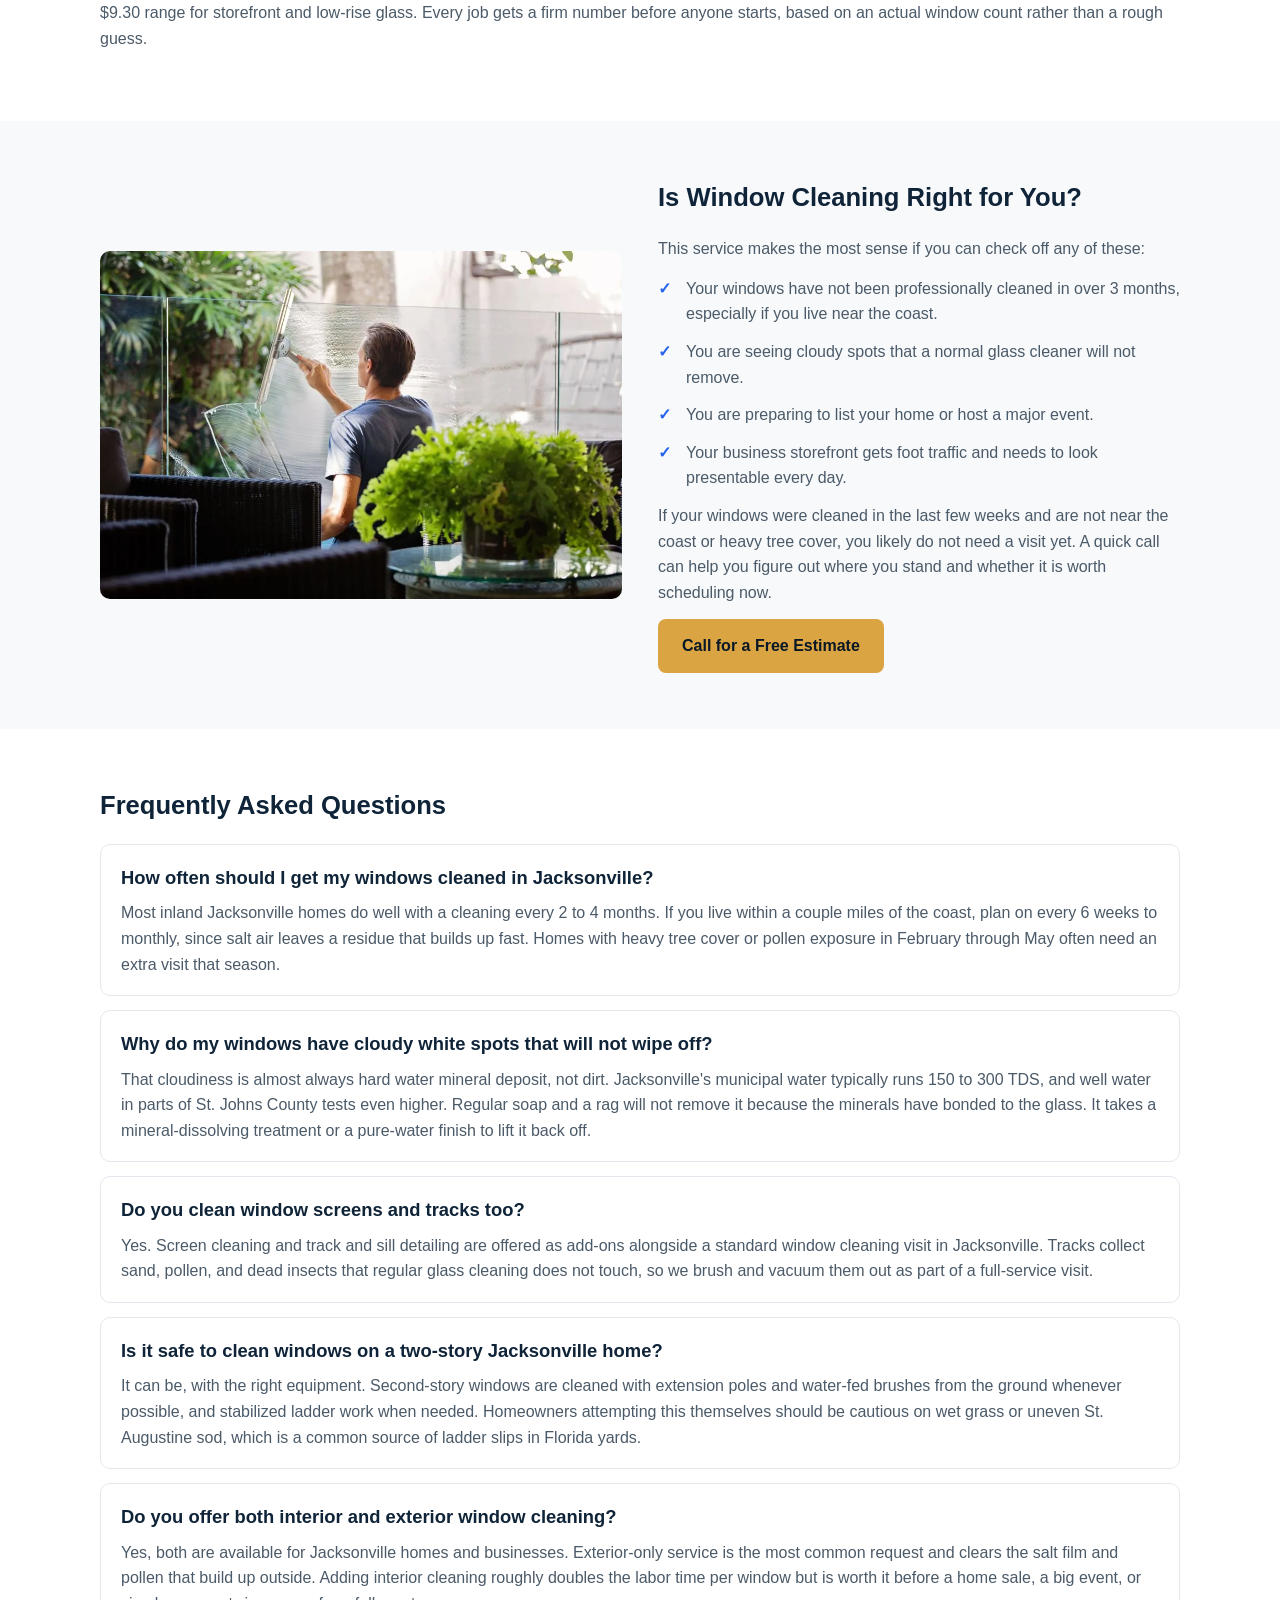
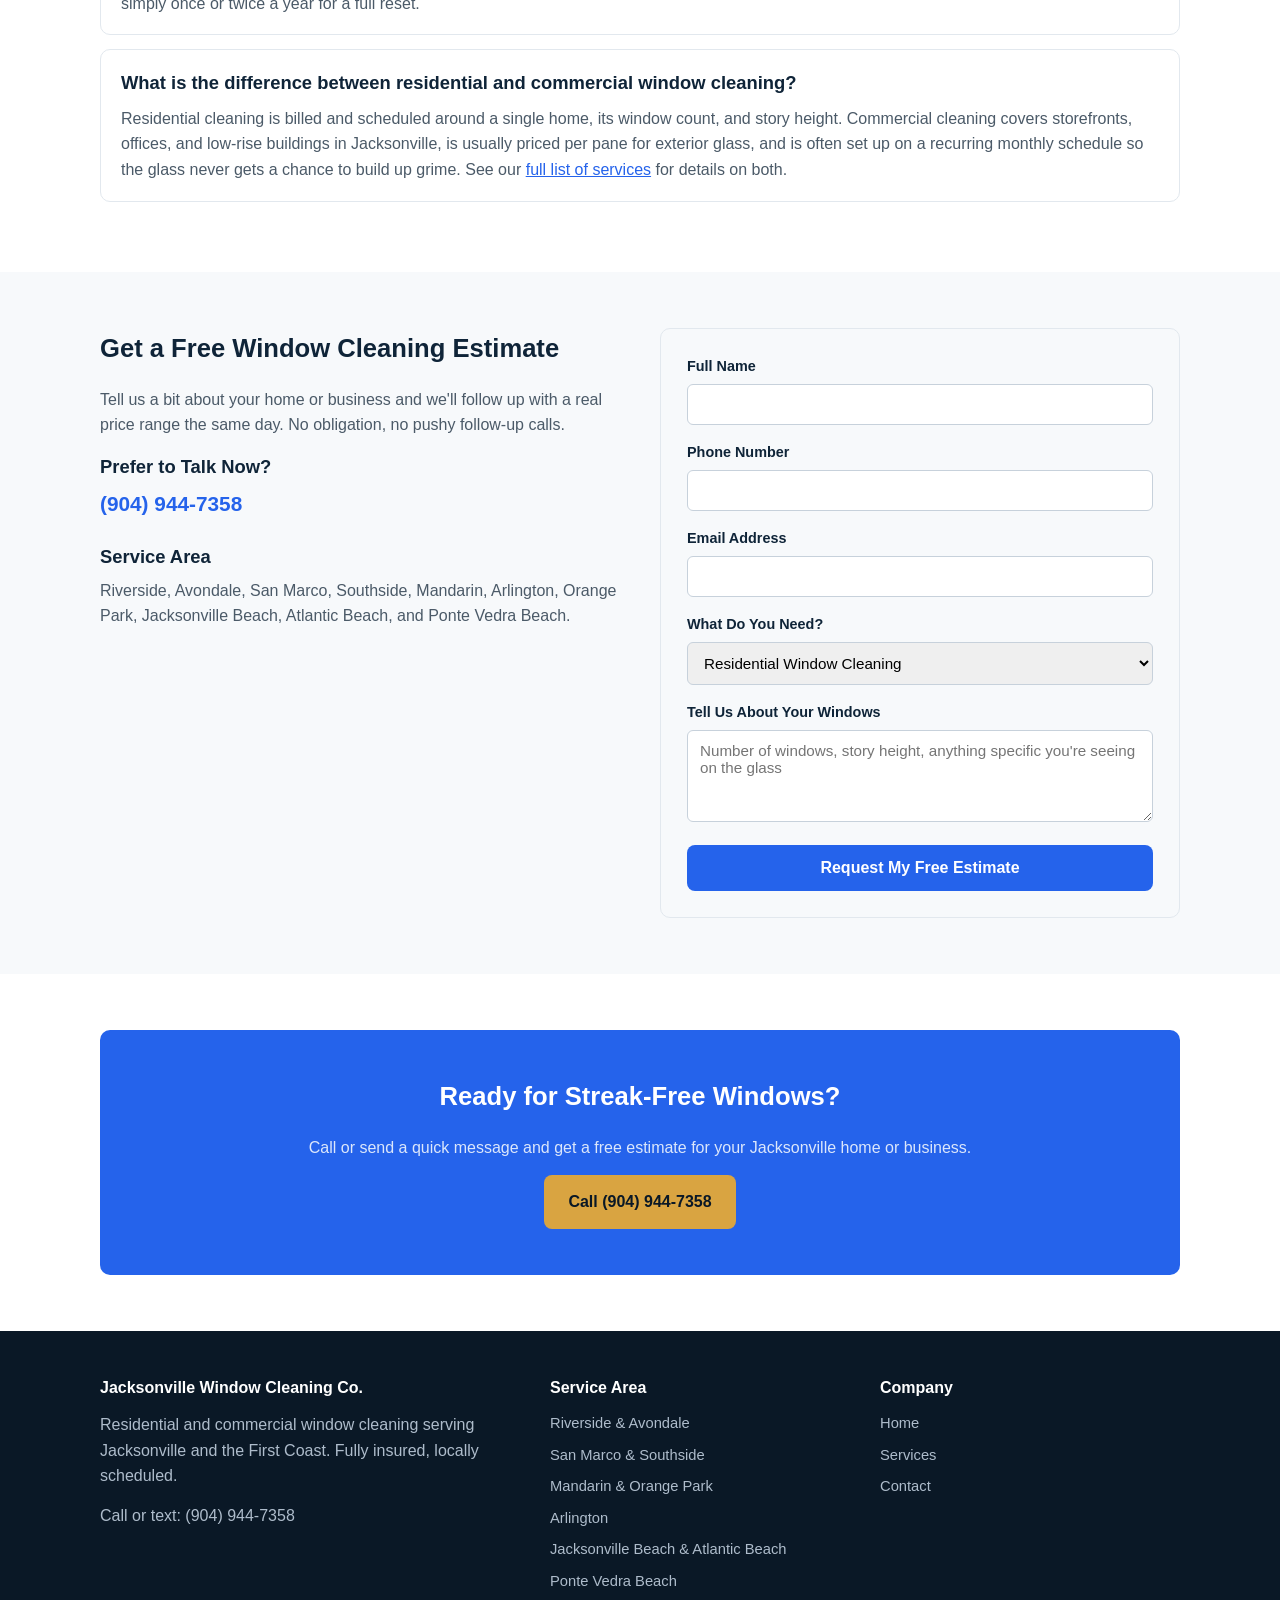
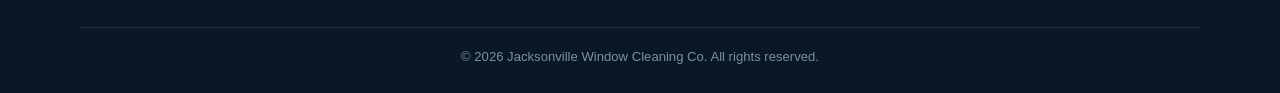
==== commit ff1c3660: "Add link to window cleaning service in lede paragraph" ====
--- a/index.html
+++ b/index.html
@@ -82,7 +82,7 @@
     <div>
       <p class="eyebrow">Jacksonville, Florida</p>
       <h1>Window Cleaning in Jacksonville, FL That Actually Cuts Through Salt Film and Hard Water Spots</h1>
-      <p class="lede">Streak-free residential and commercial window cleaning for Duval County homes and businesses, from Riverside to the beaches. Free estimates, same-week scheduling.</p>
+      <p class="lede">Streak-free residential and commercial <a href="https://www.windowcleaningelkhorn.com/">window cleaning</a> for Duval County homes and businesses, from Riverside to the beaches. Free estimates, same-week scheduling.</p>
       <div class="cta-row">
         <a class="btn btn-primary" href="tel:9049447358">Call Now for a Free Estimate</a>
         <a class="btn btn-secondary" href="/contact.html">Request a Quote Online</a>
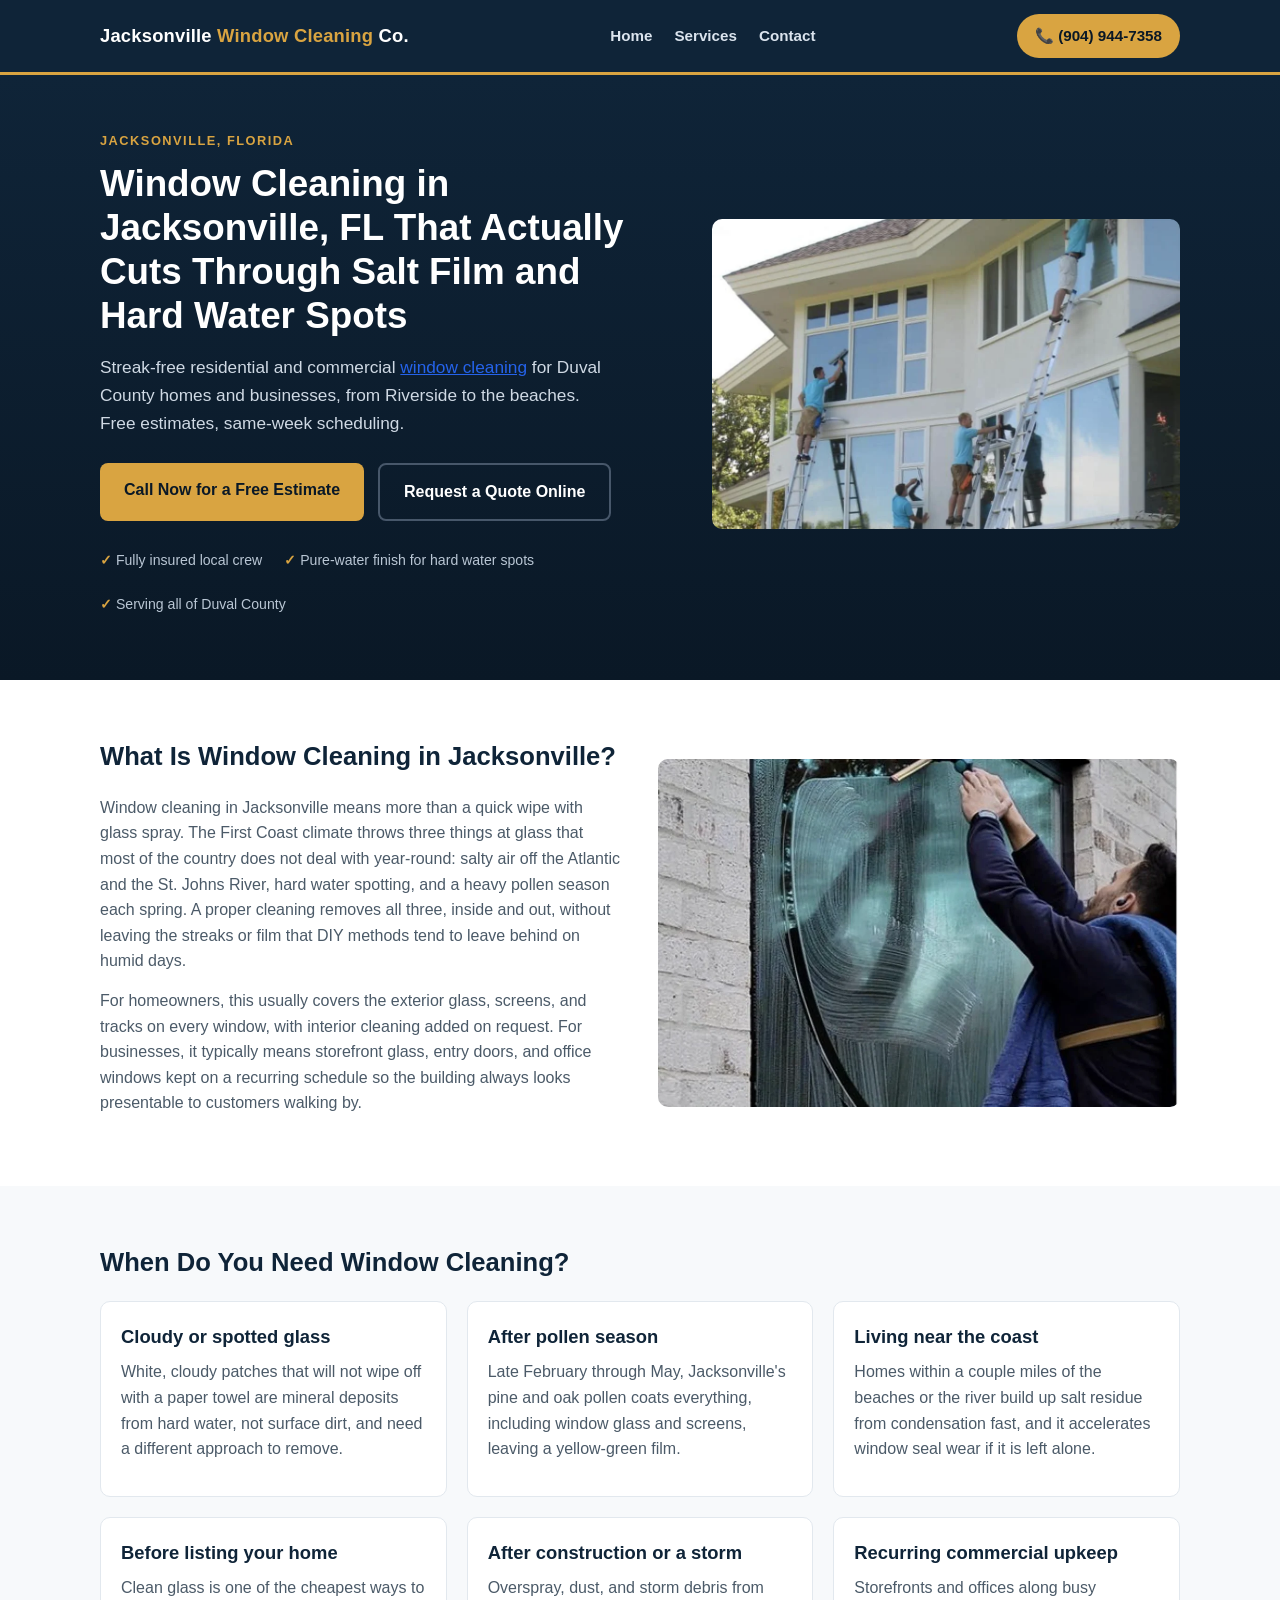
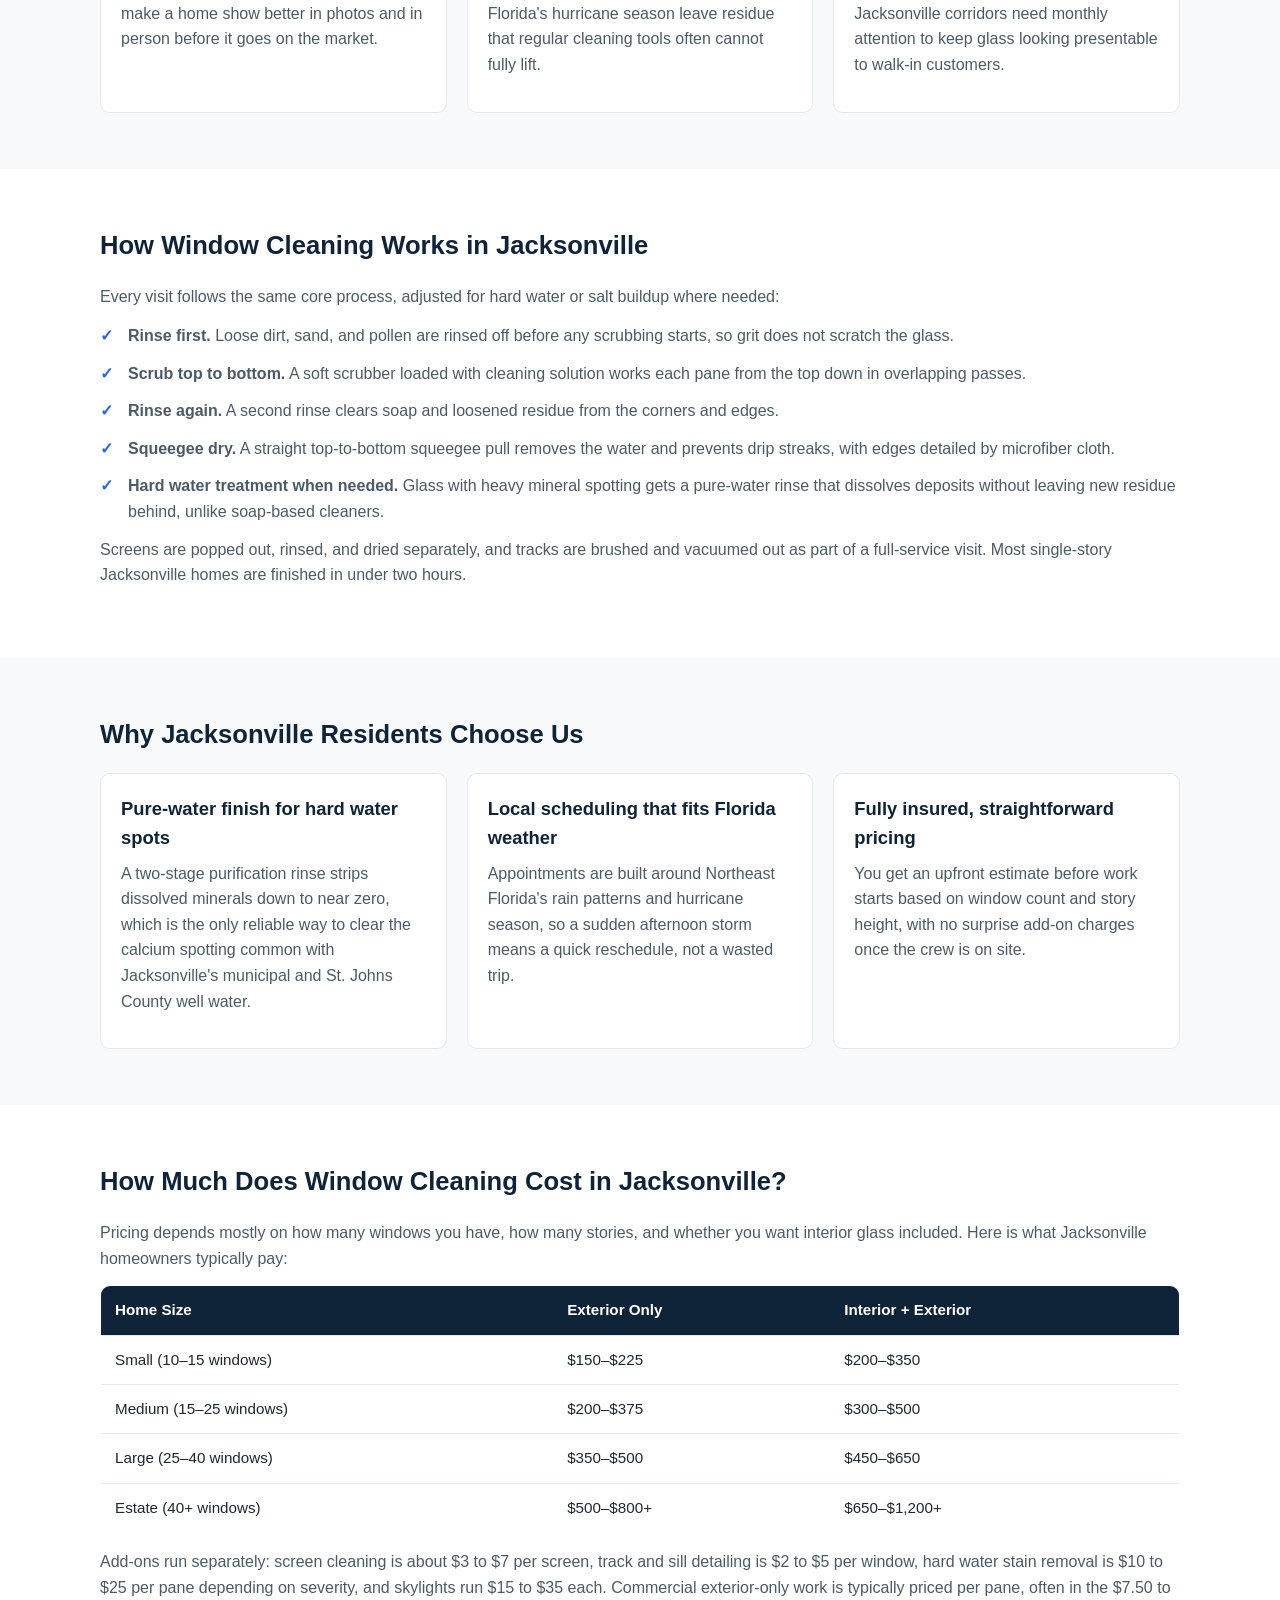
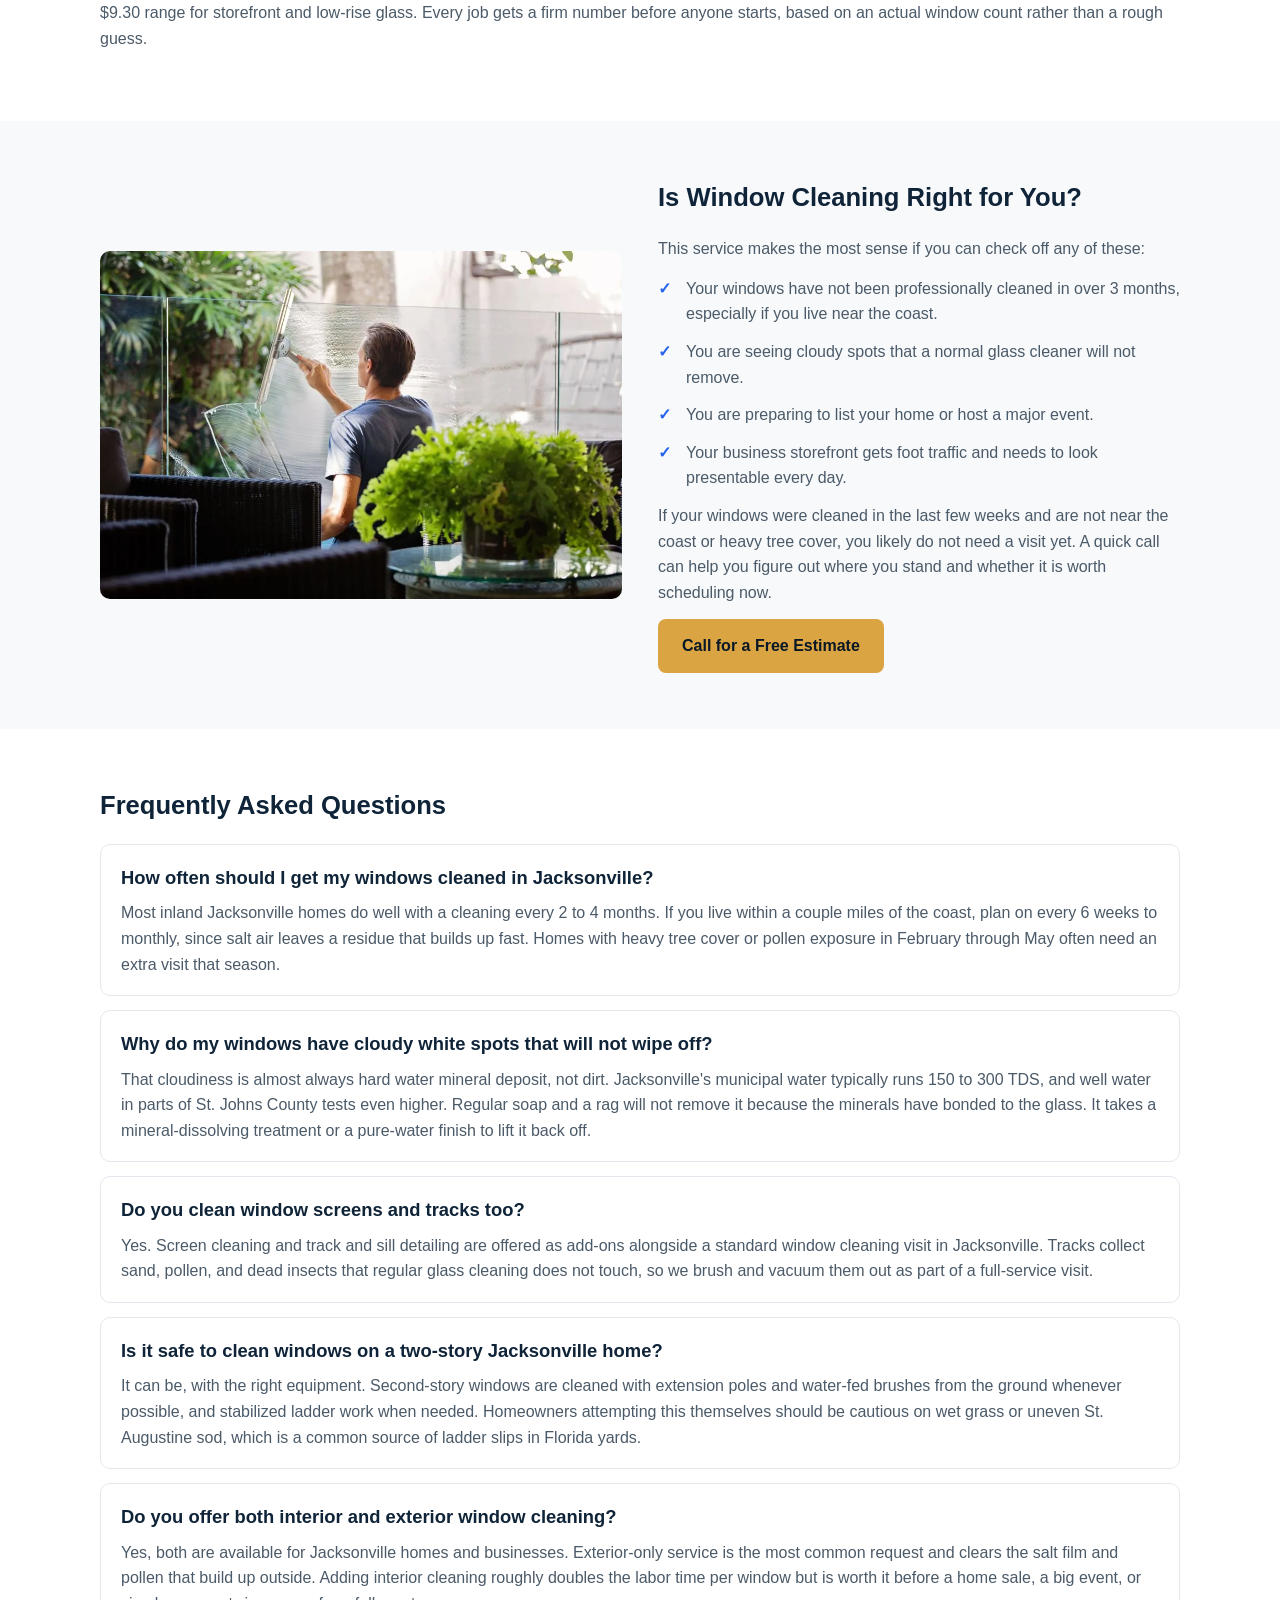
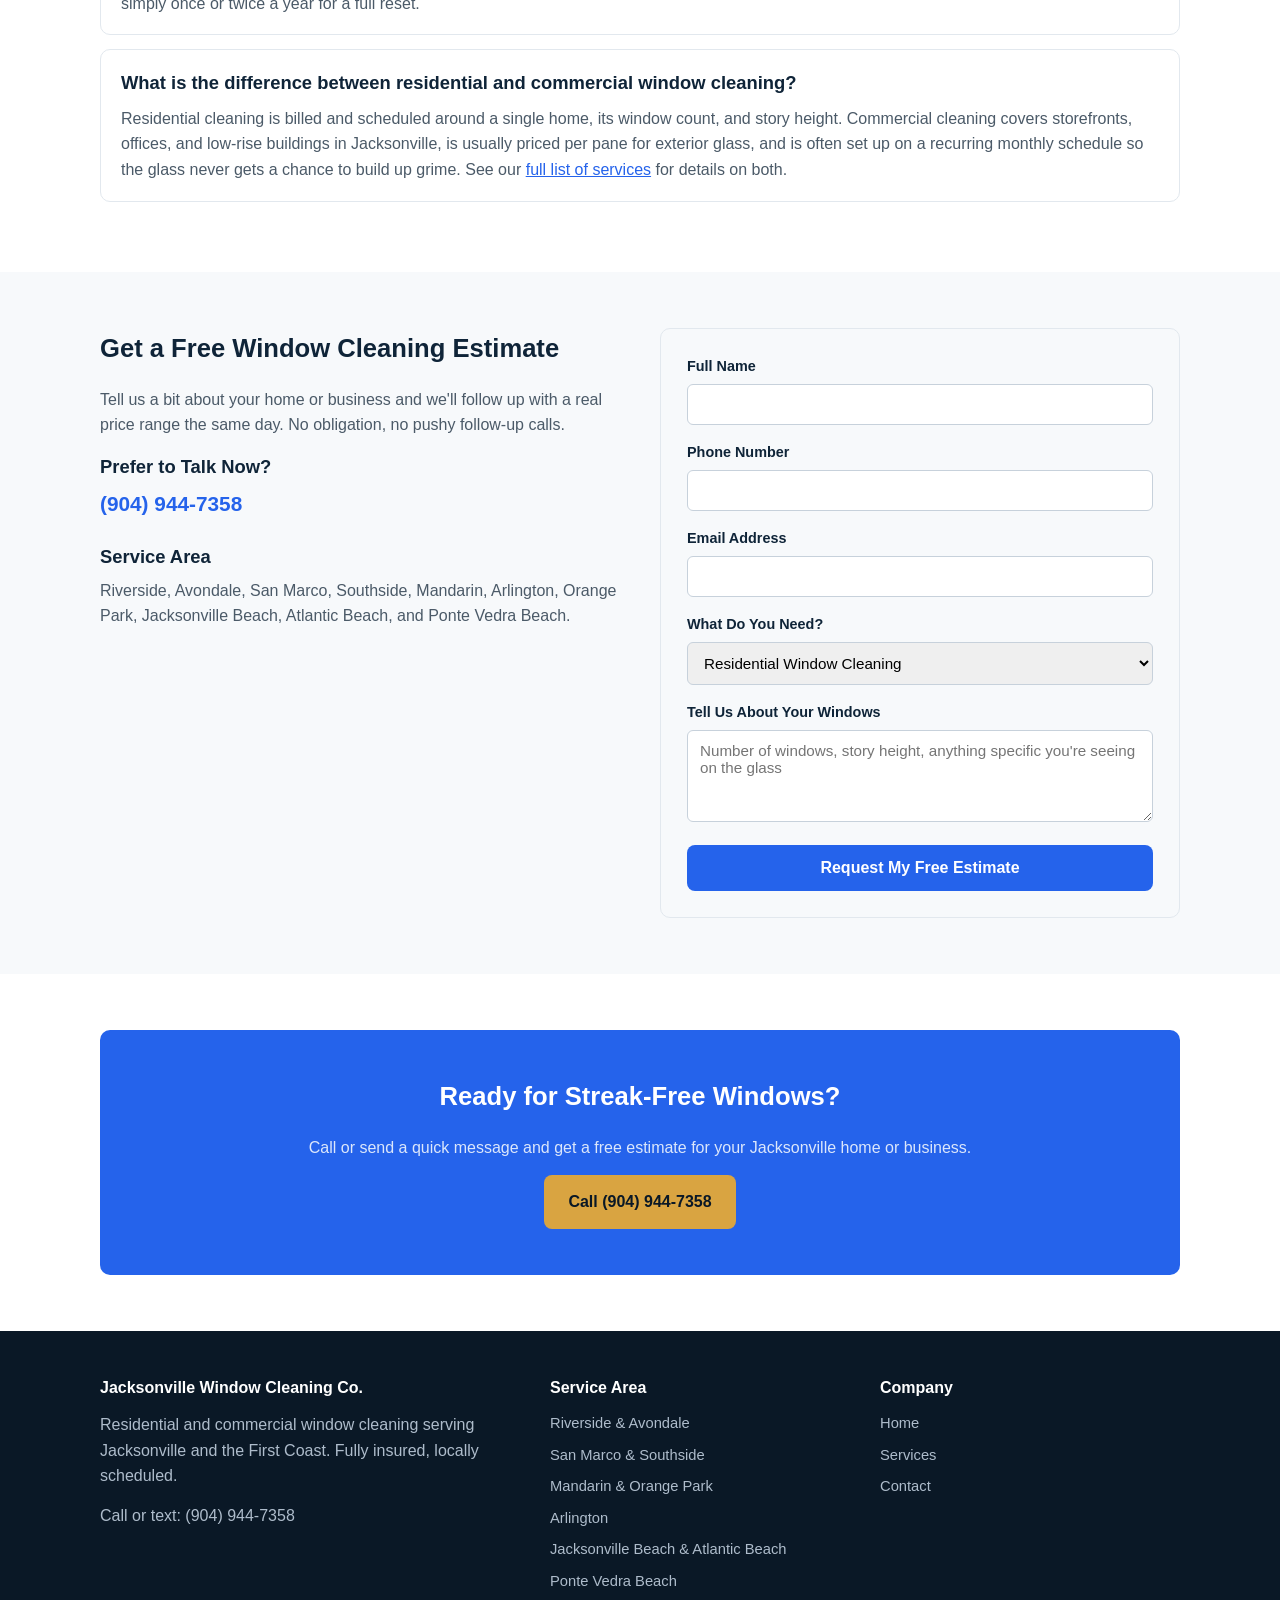
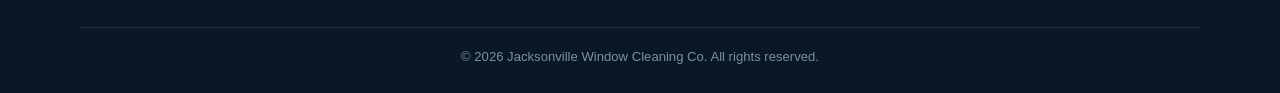
==== commit 661b6b4b: "Add robots.txt and sitemap.xml, fix canonical tags" ====
--- a/index.html
+++ b/index.html
@@ -5,7 +5,7 @@
 <meta name="viewport" content="width=device-width, initial-scale=1.0">
 <title>Window Cleaning in Jacksonville, FL | Streak-Free Results</title>
 <meta name="description" content="Professional window cleaning in Jacksonville, FL. Residential and commercial, hard water spot removal, streak-free guarantee. Call for a free quote.">
-<link rel="canonical" href="https://jacksonvilleflwindowcleaning.com/">
+<link rel="canonical" href="https://www.jacksonvilleflwindowcleaning.com/">
 <link rel="stylesheet" href="styles.css">
 <script type="application/ld+json">
 {
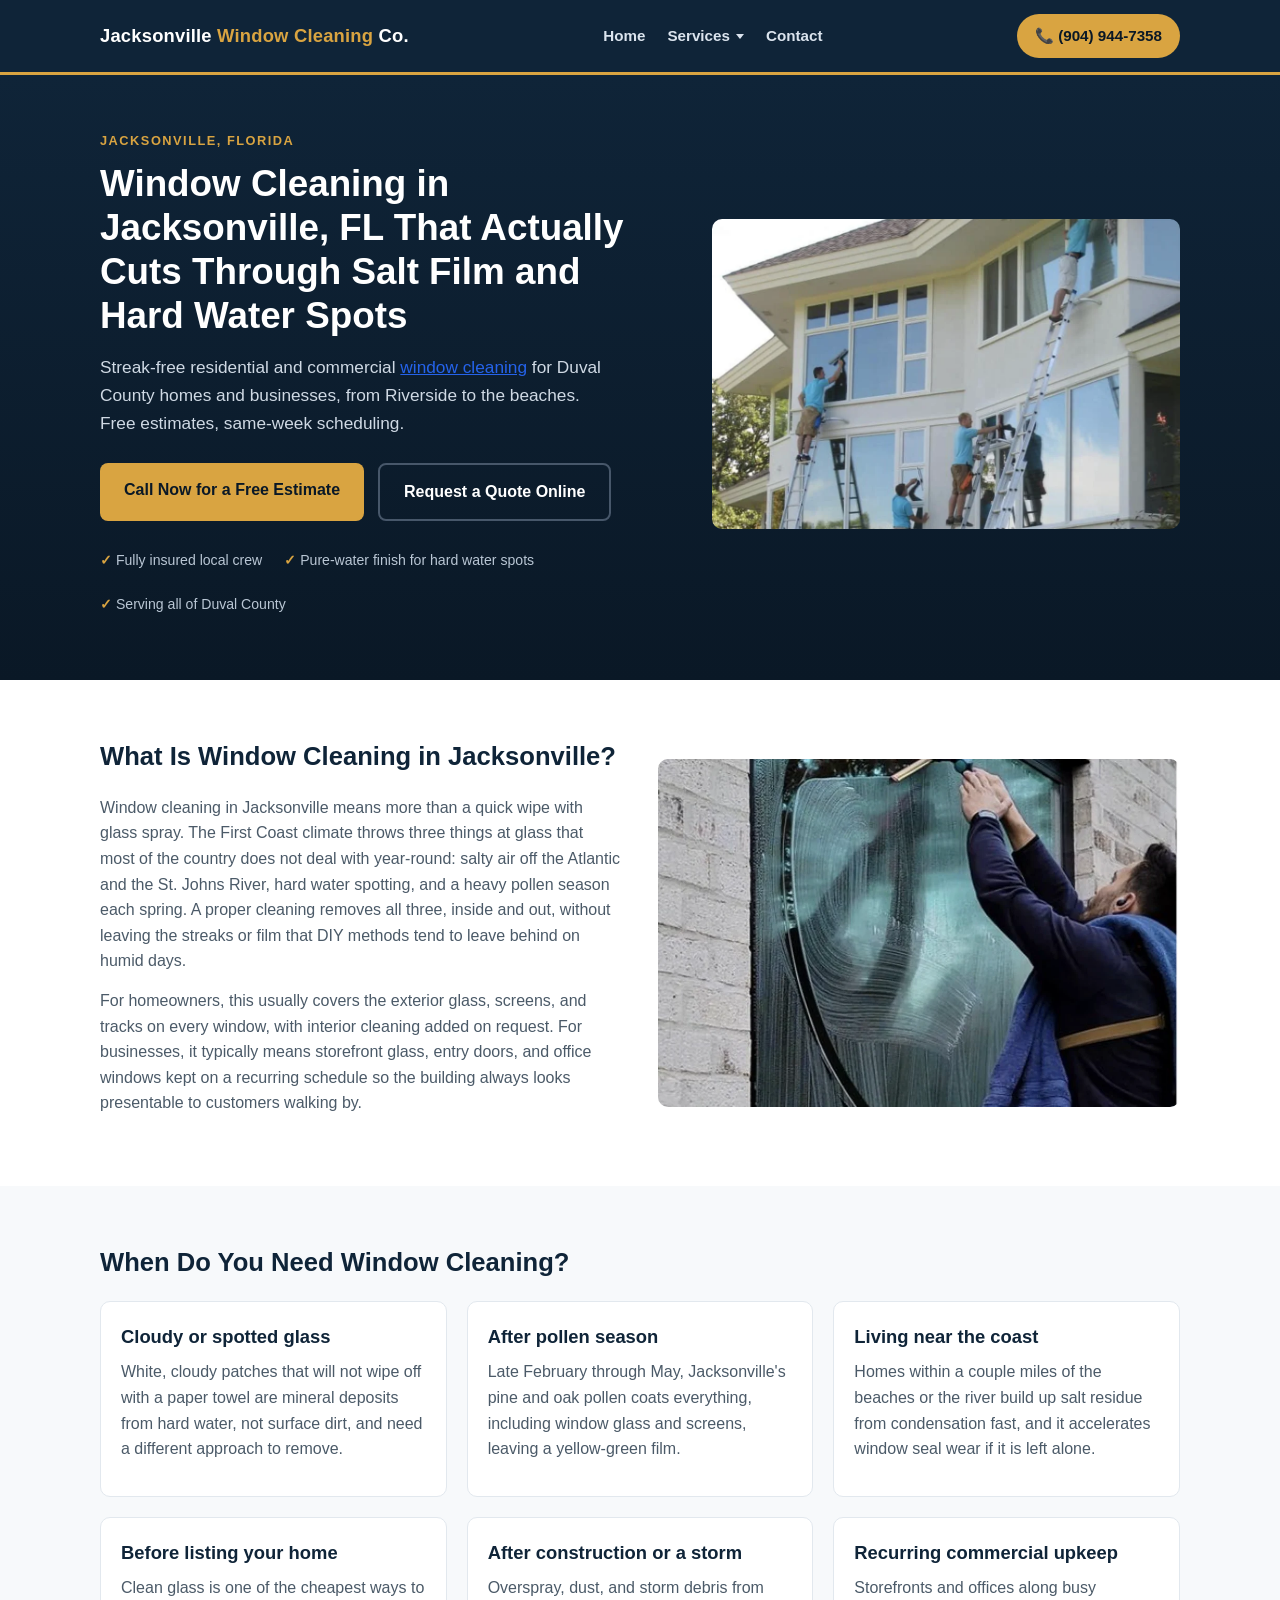
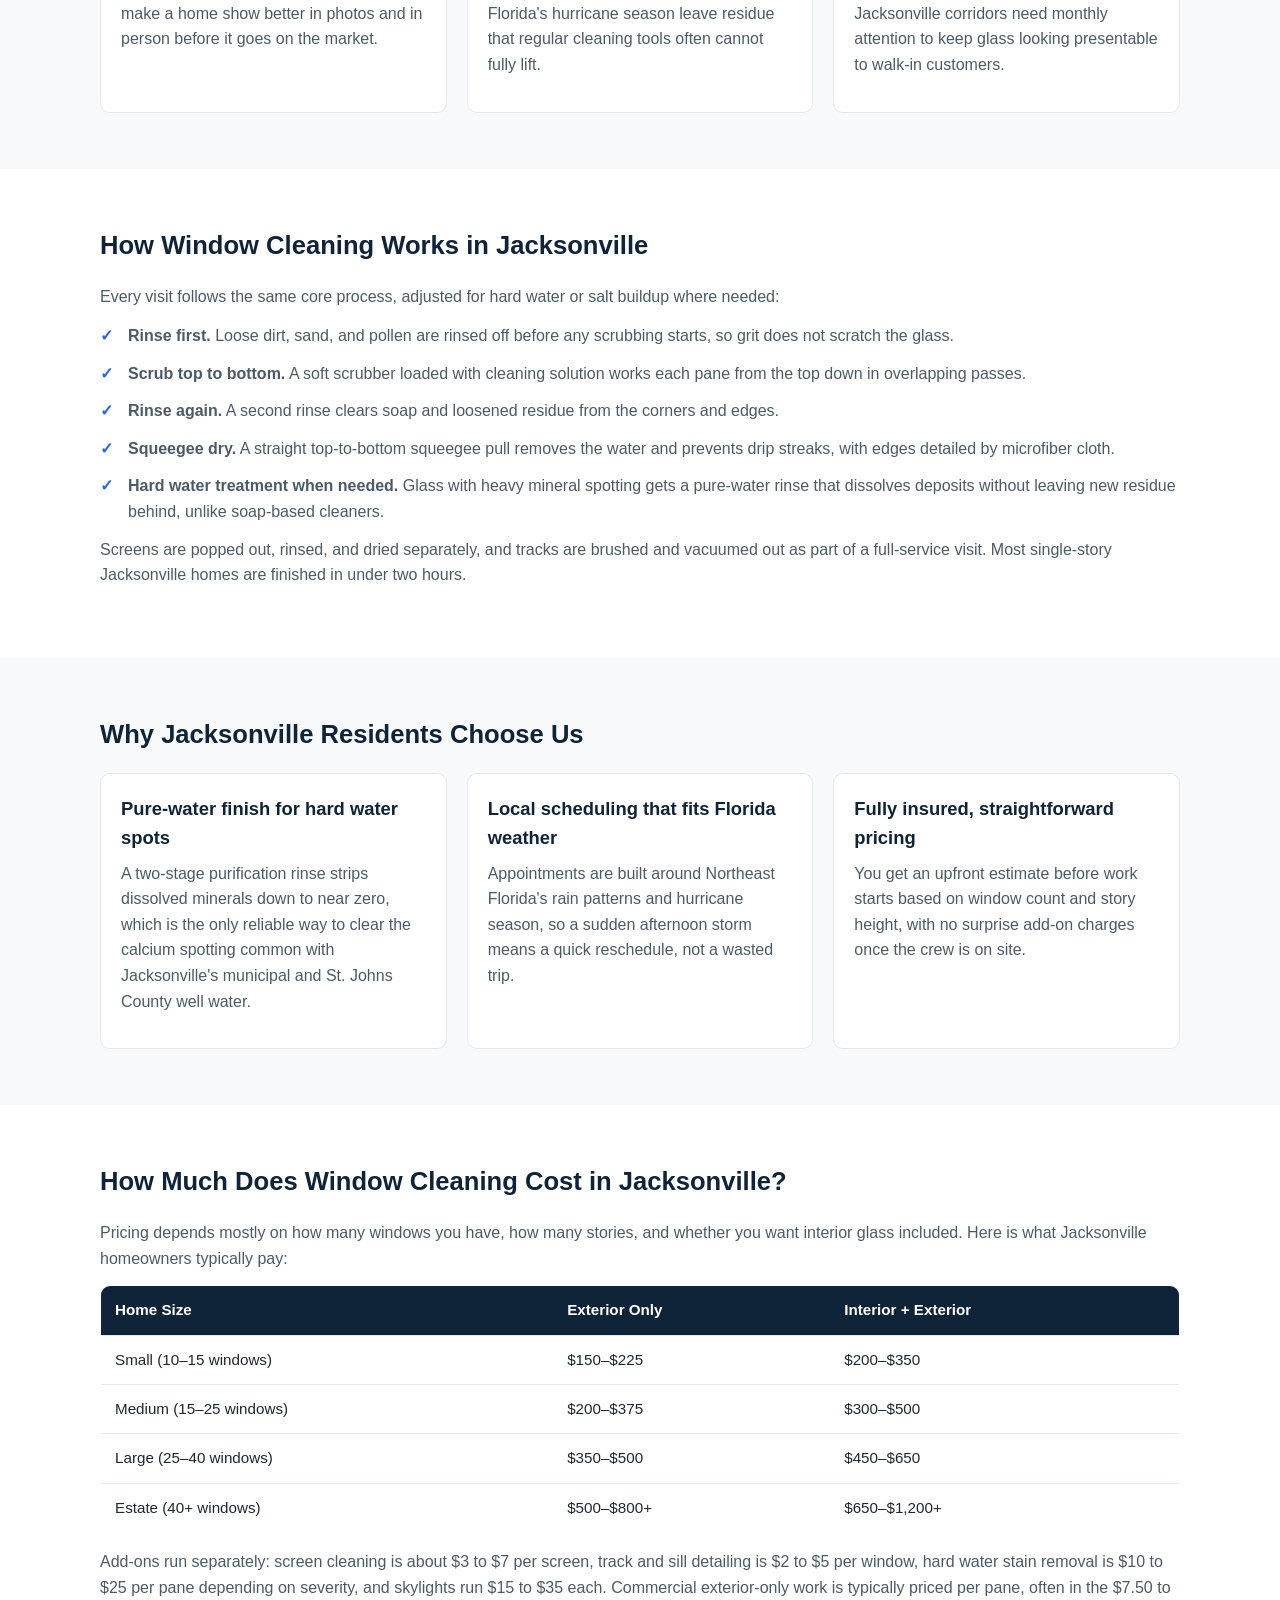
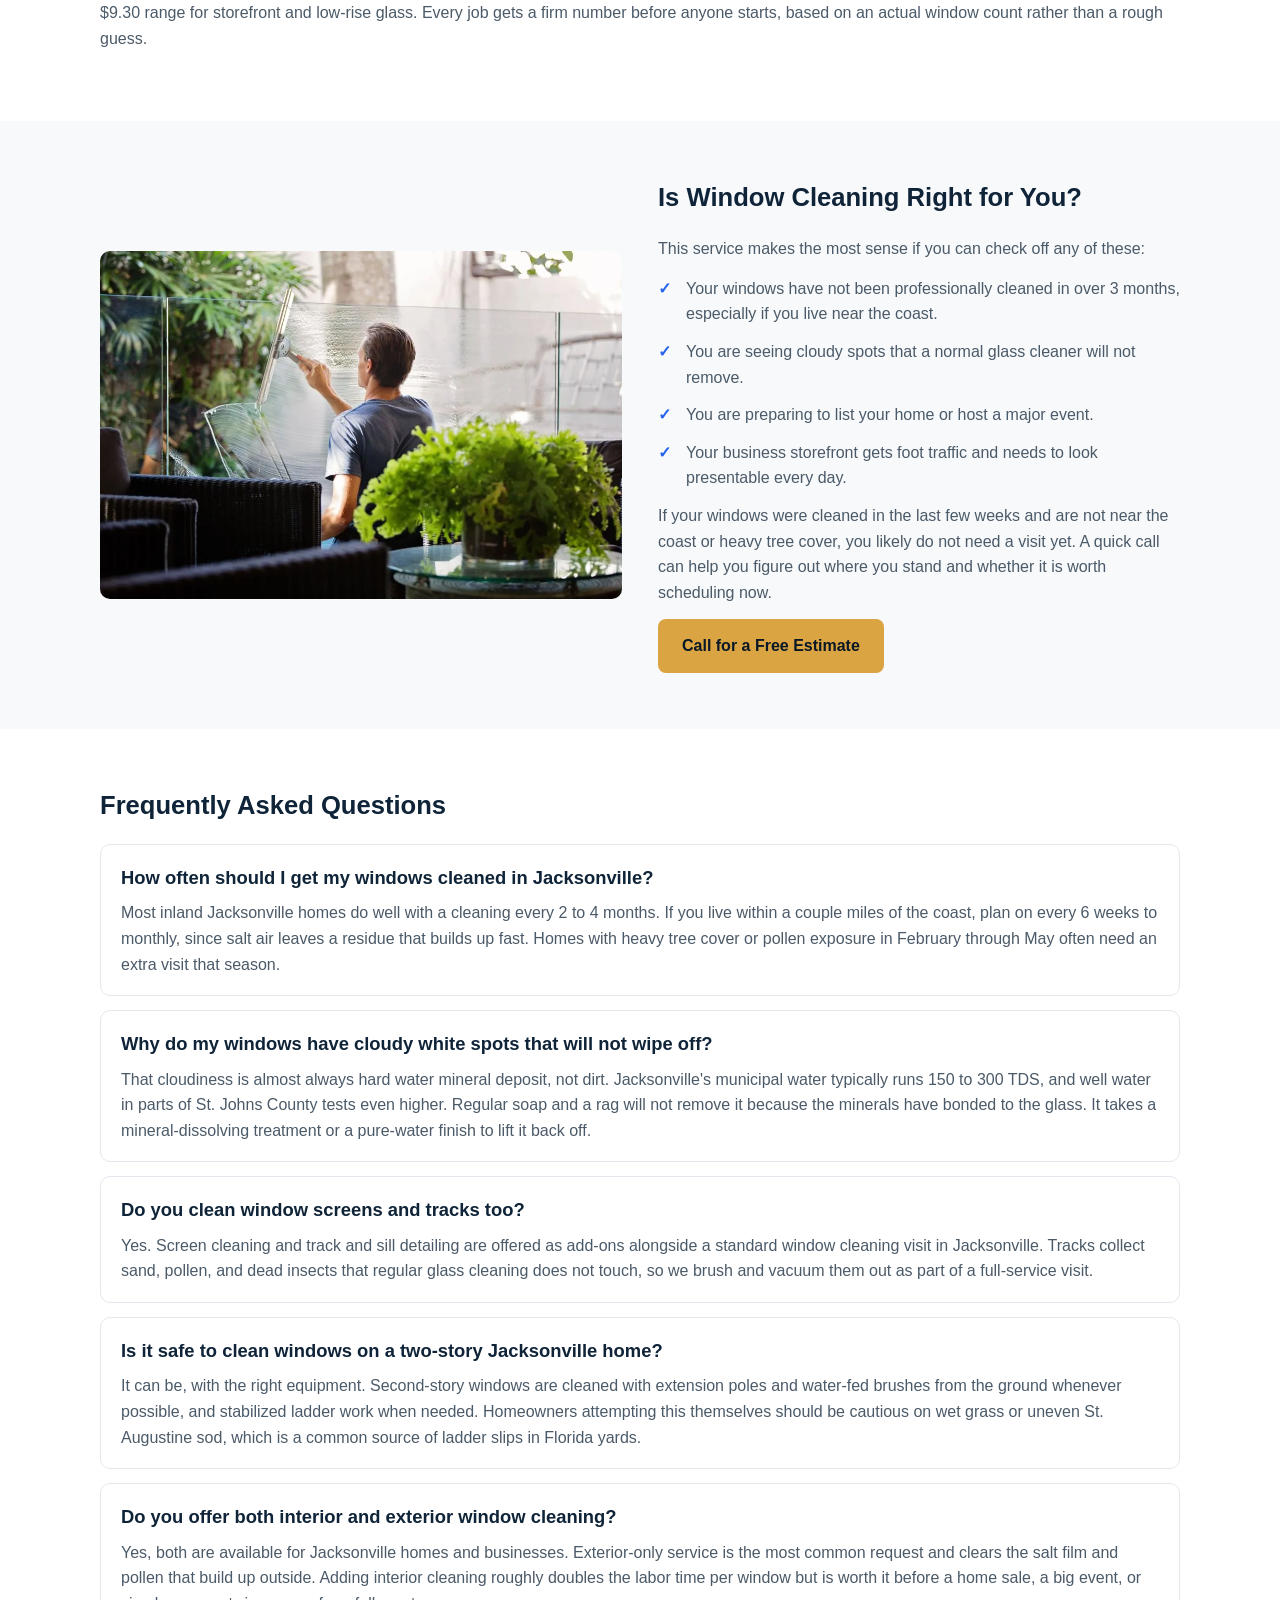
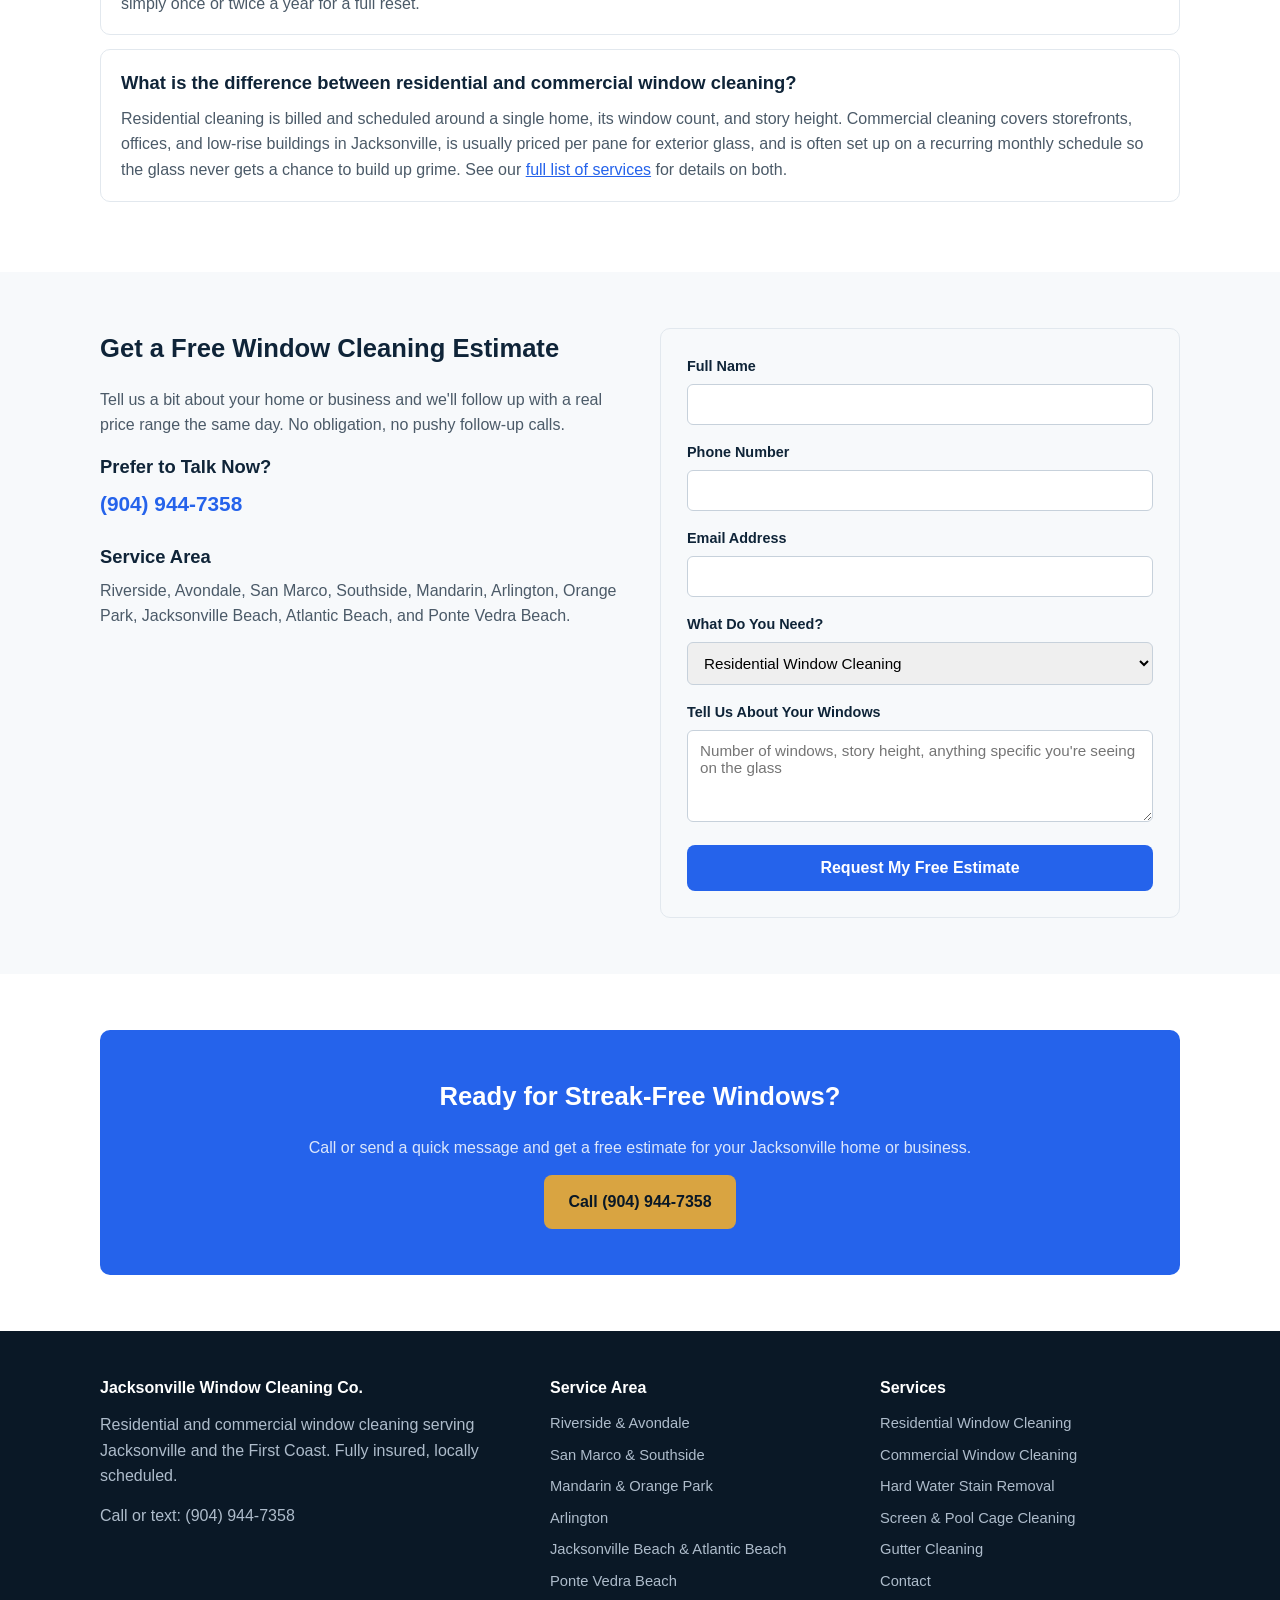
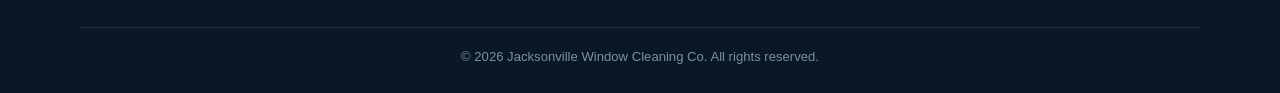
==== commit 6ca3b0e1: "Add pool cage/screen cleaning and gutter cleaning service pages; nav dropdown and sitemap" ====
--- a/index.html
+++ b/index.html
@@ -70,7 +70,18 @@
     <a class="brand" href="/">Jacksonville <span>Window Cleaning</span> Co.</a>
     <ul class="nav-links">
       <li><a href="/">Home</a></li>
-      <li><a href="/services.html">Services</a></li>
+      <li class="has-dropdown">
+        <a href="/services.html">Services</a>
+        <div class="dropdown-menu">
+          <ul class="dropdown-menu-list">
+            <li><a href="/residential-window-cleaning-jacksonville-fl.html">Residential Window Cleaning</a></li>
+            <li><a href="/commercial-window-cleaning-jacksonville-fl.html">Commercial Window Cleaning</a></li>
+            <li><a href="/hard-water-stain-removal-jacksonville-fl.html">Hard Water Stain Removal</a></li>
+            <li><a href="/screen-enclosure-cleaning-jacksonville-fl.html">Screen &amp; Pool Cage Cleaning</a></li>
+            <li><a href="/gutter-cleaning-jacksonville-fl.html">Gutter Cleaning</a></li>
+          </ul>
+        </div>
+      </li>
       <li><a href="/contact.html">Contact</a></li>
     </ul>
     <a class="nav-cta" href="tel:9049447358">&#128222; (904) 944-7358</a>
@@ -328,10 +339,13 @@
       </ul>
     </div>
     <div>
-      <h4>Company</h4>
+      <h4>Services</h4>
       <ul>
-        <li><a href="/">Home</a></li>
-        <li><a href="/services.html">Services</a></li>
+        <li><a href="/residential-window-cleaning-jacksonville-fl.html">Residential Window Cleaning</a></li>
+        <li><a href="/commercial-window-cleaning-jacksonville-fl.html">Commercial Window Cleaning</a></li>
+        <li><a href="/hard-water-stain-removal-jacksonville-fl.html">Hard Water Stain Removal</a></li>
+        <li><a href="/screen-enclosure-cleaning-jacksonville-fl.html">Screen &amp; Pool Cage Cleaning</a></li>
+        <li><a href="/gutter-cleaning-jacksonville-fl.html">Gutter Cleaning</a></li>
         <li><a href="/contact.html">Contact</a></li>
       </ul>
     </div>
--- a/styles.css
+++ b/styles.css
@@ -321,3 +321,17 @@
   margin-bottom: 18px;
 }
 .breadcrumb a { color: var(--blue); text-decoration: none; }
+
+
+/* ---------- SERVICES NAV DROPDOWN ---------- */
+.nav-links li.has-dropdown { position: relative; }
+.has-dropdown > a { display:inline-flex; align-items:center; gap:6px; }
+.has-dropdown > a::after { content:""; width:0; height:0; border-left:4px solid transparent; border-right:4px solid transparent; border-top:5px solid currentColor; }
+.dropdown-menu { display:none; position:absolute; top:100%; left:-18px; padding-top:16px; min-width:265px; z-index:300; }
+.has-dropdown:hover .dropdown-menu, .has-dropdown:focus-within .dropdown-menu { display:block; }
+.dropdown-menu-list { display:block; list-style:none; margin:0; padding:6px 0; background:#12212f; border:1px solid rgba(255,255,255,.12); border-top:3px solid #2f9ad6; box-shadow:0 8px 24px rgba(0,0,0,.28); }
+.dropdown-menu-list li { display:block; }
+.dropdown-menu-list li + li { border-top:1px solid rgba(255,255,255,.08); }
+.dropdown-menu-list a { display:block; padding:11px 18px; color:#dbe6ef; font-size:.9rem; font-weight:500; white-space:nowrap; text-decoration:none; }
+.dropdown-menu-list a:hover { background:#1b3145; color:#fff; }
+@media (max-width: 860px) { .dropdown-menu { display:none !important; } .has-dropdown > a::after { display:none; } }
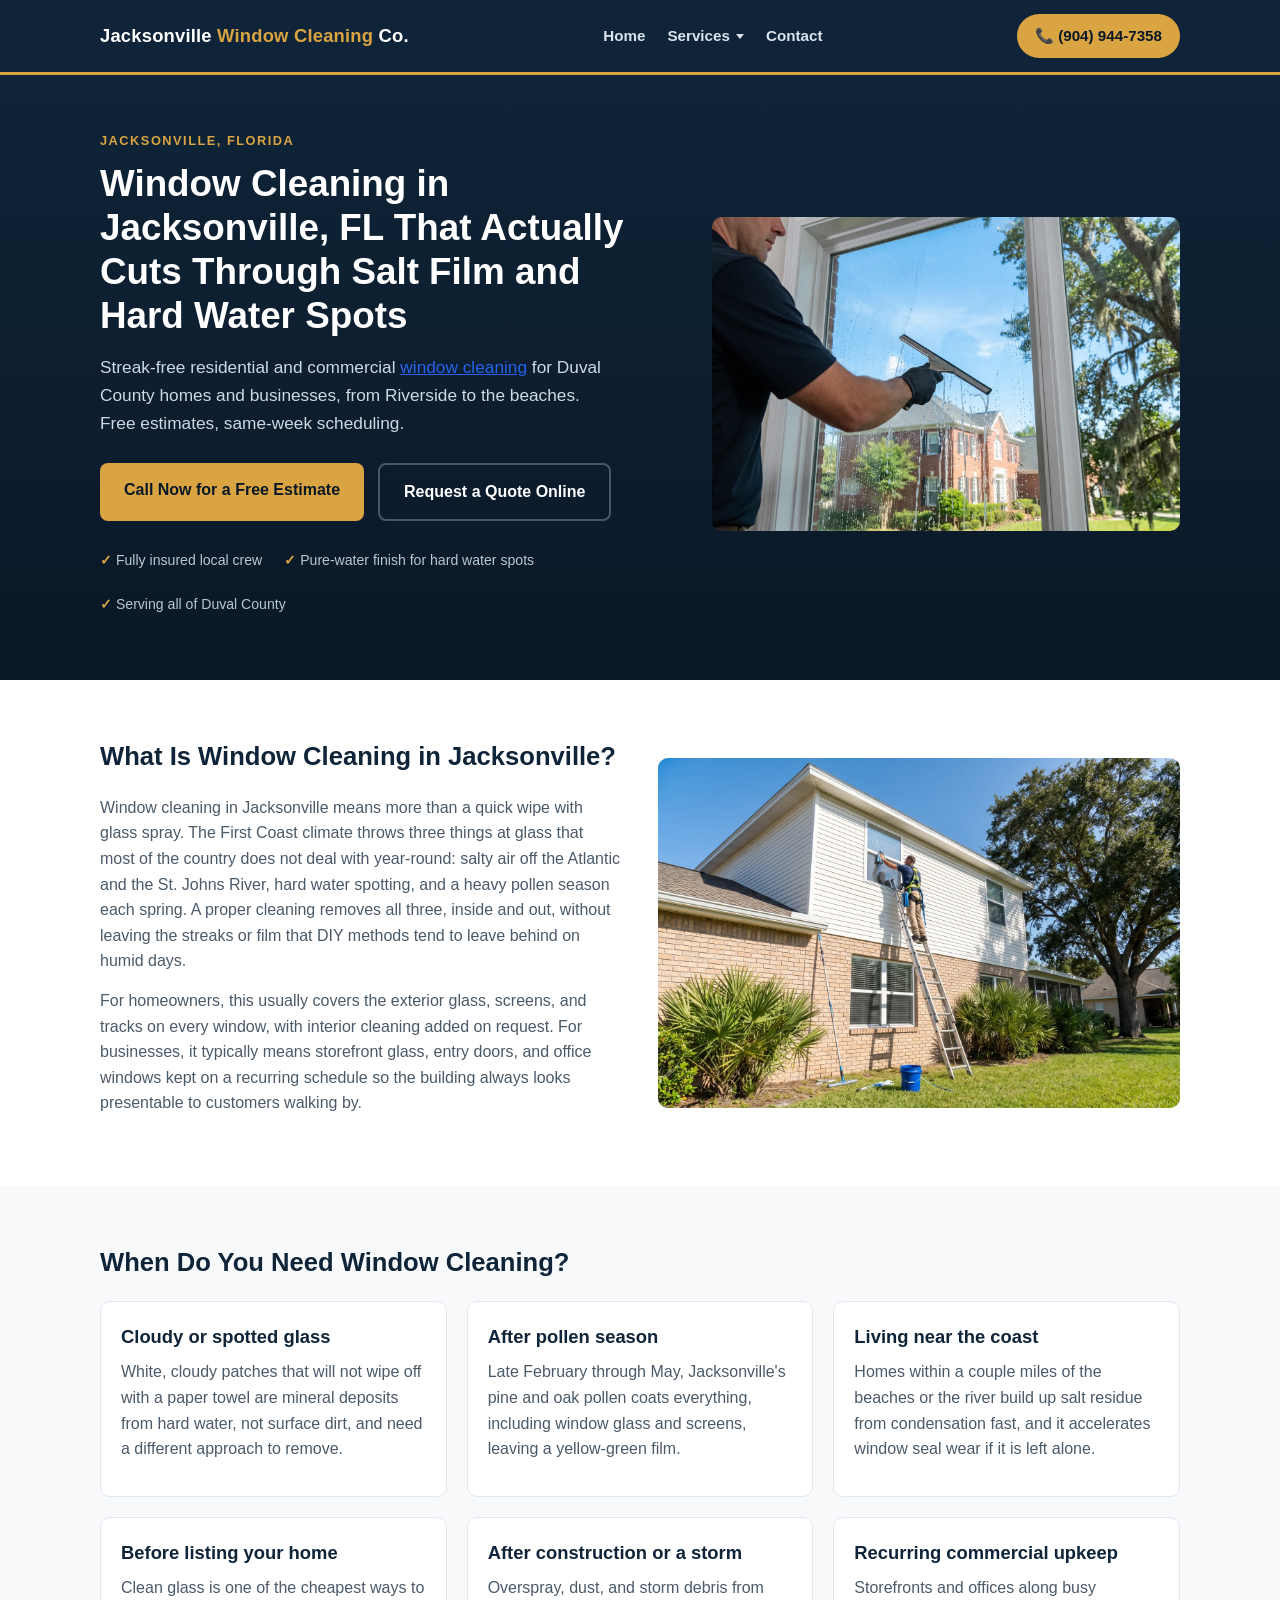
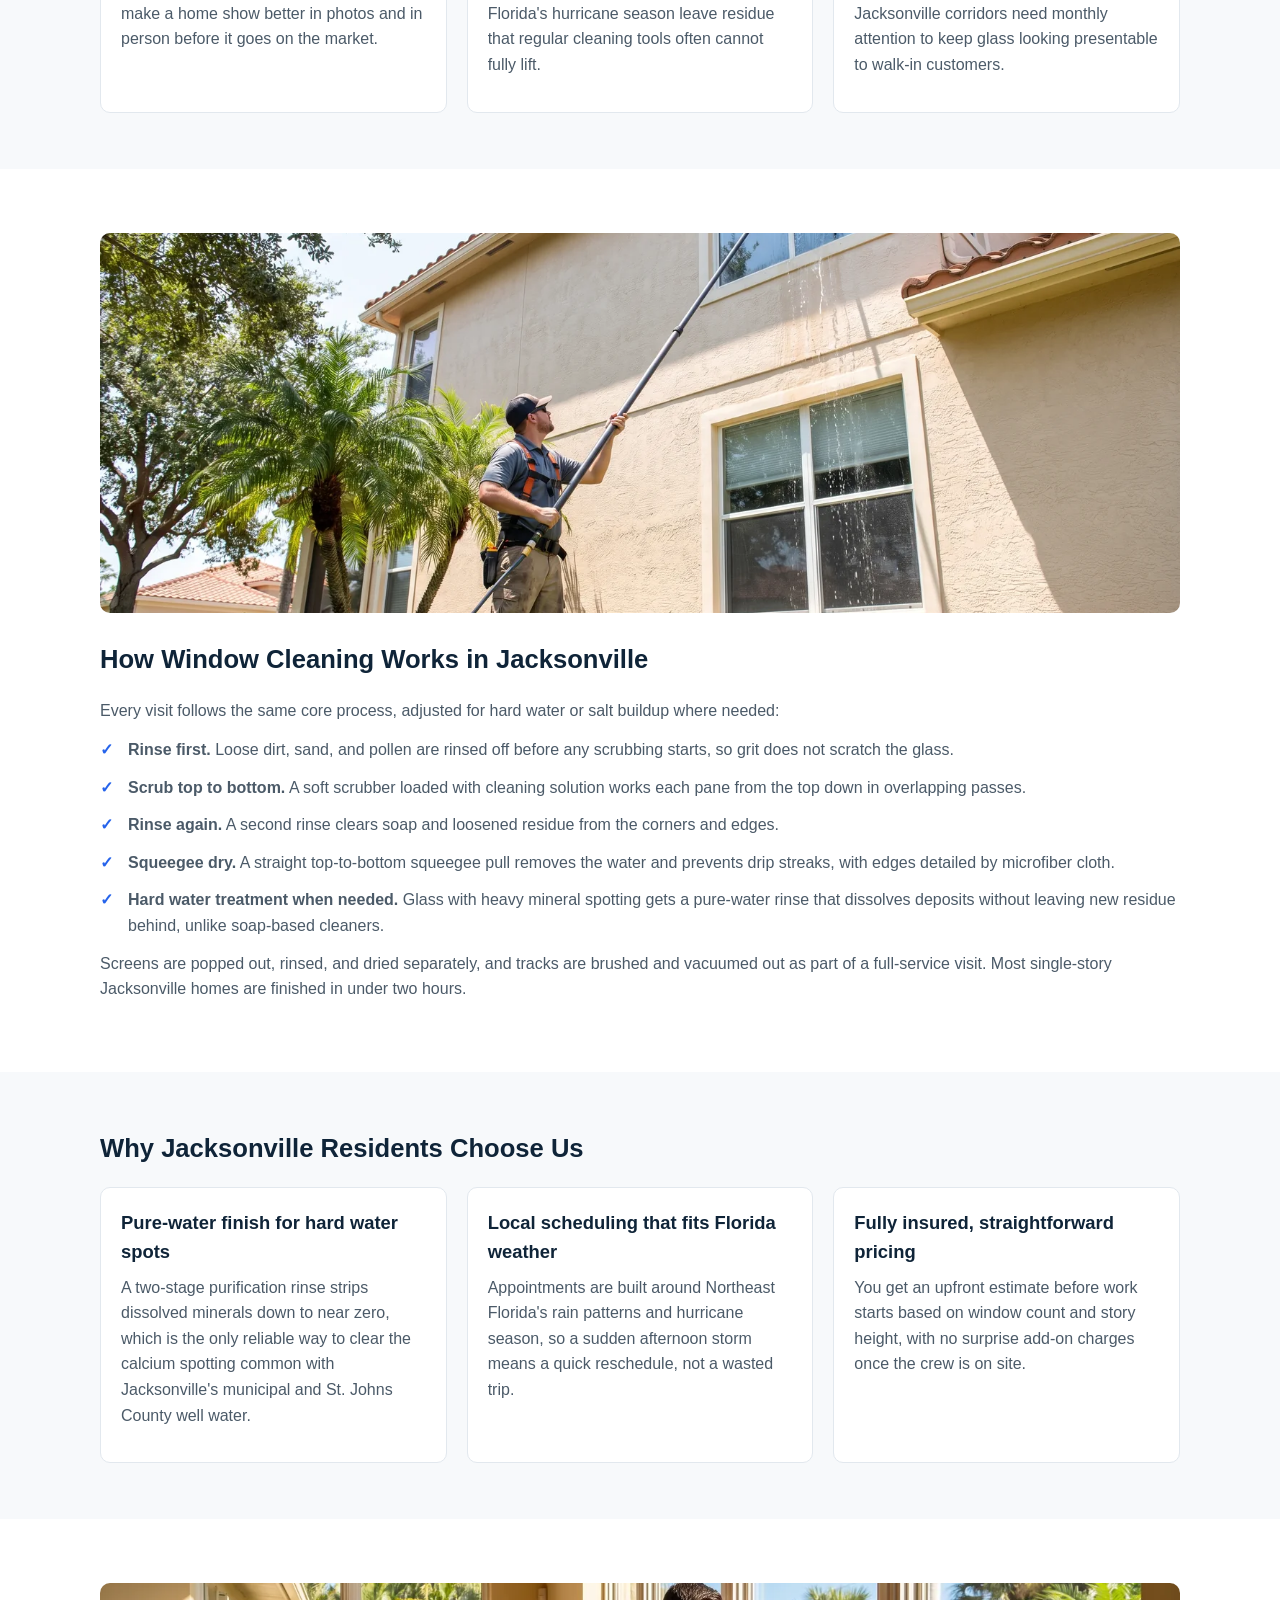
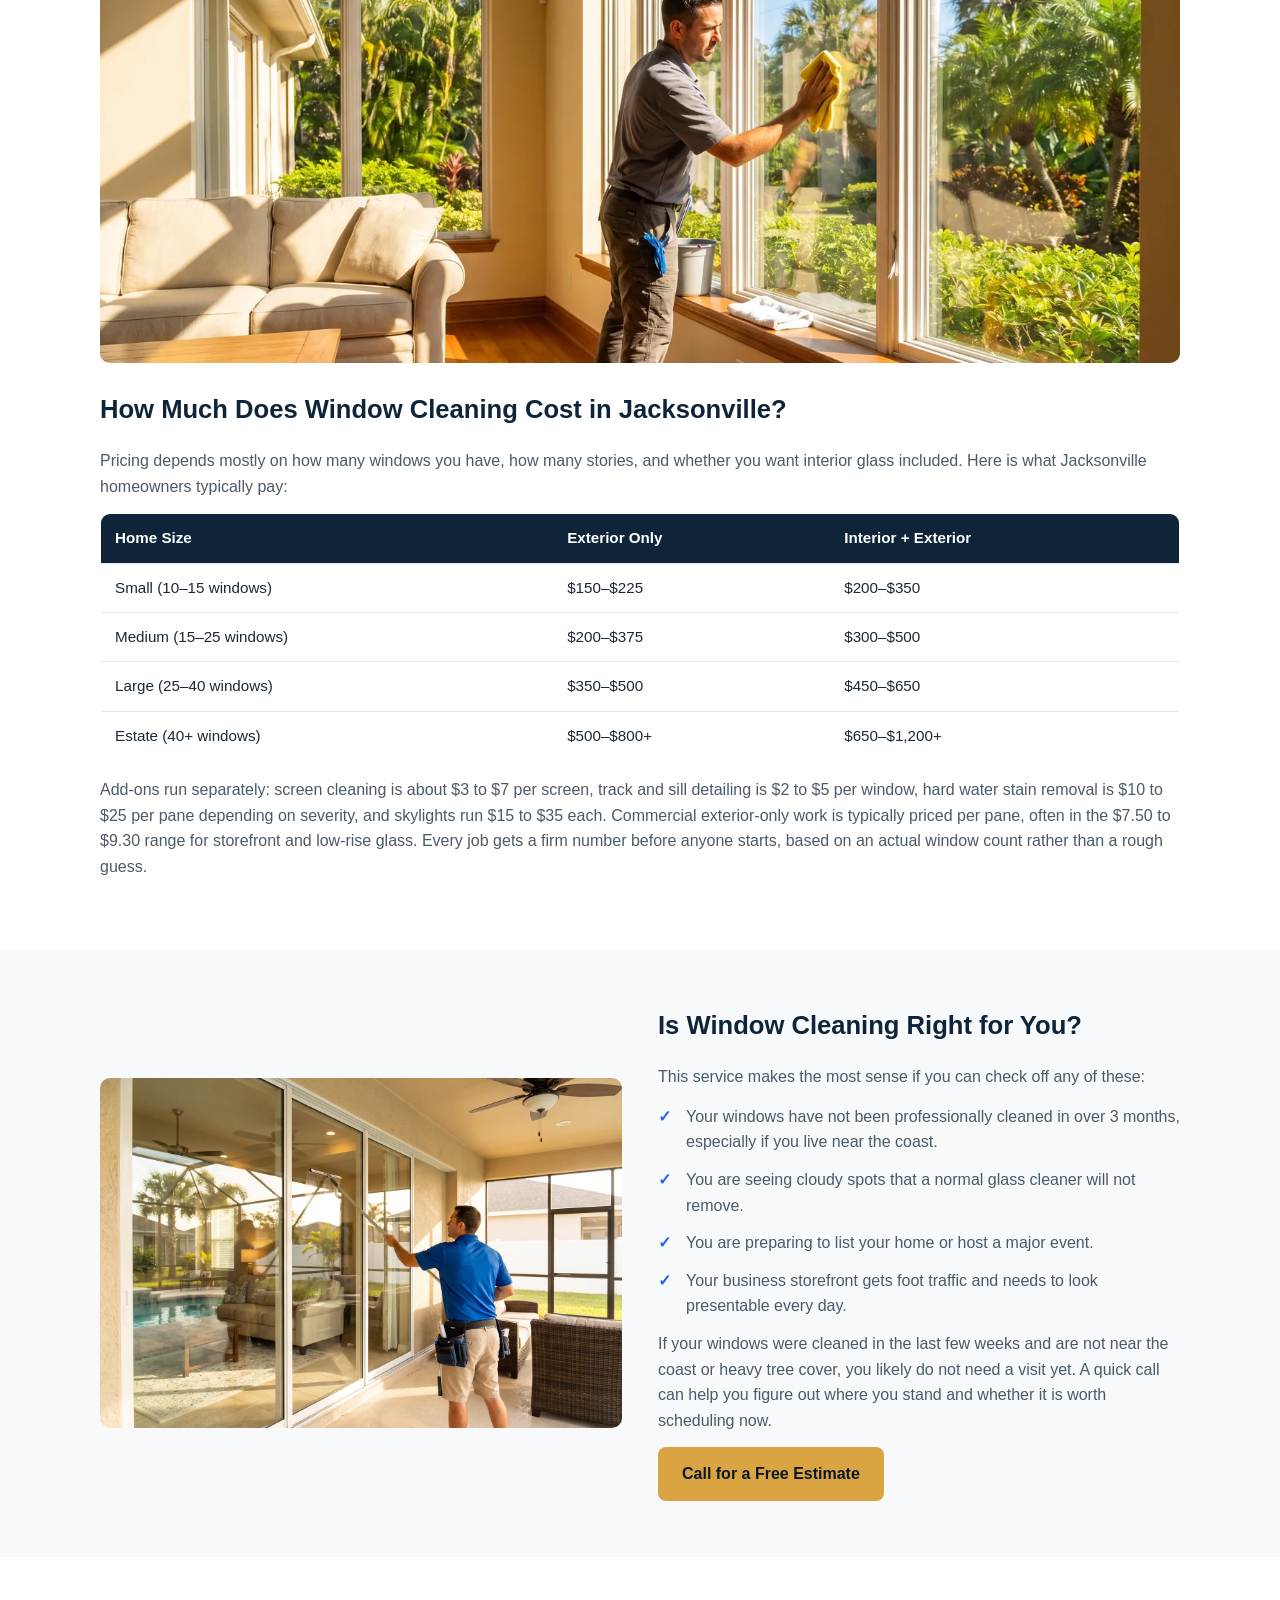
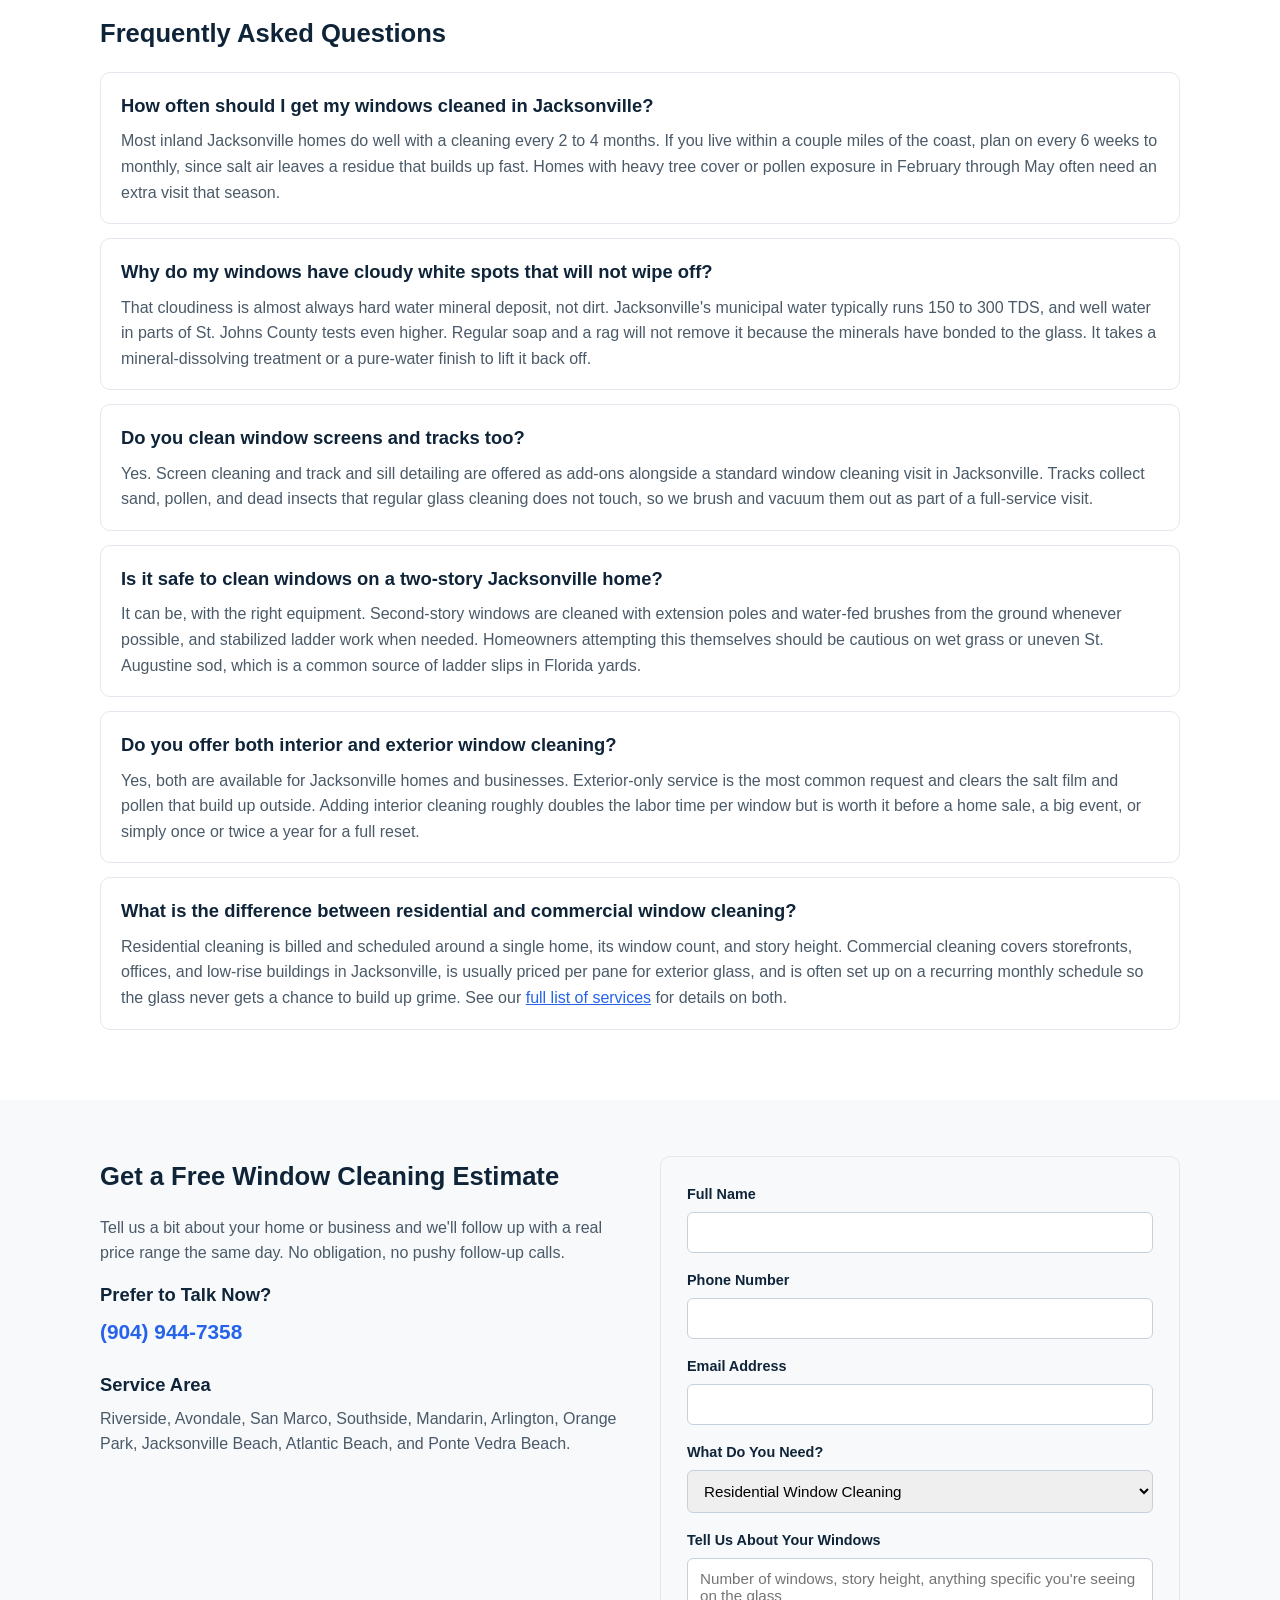
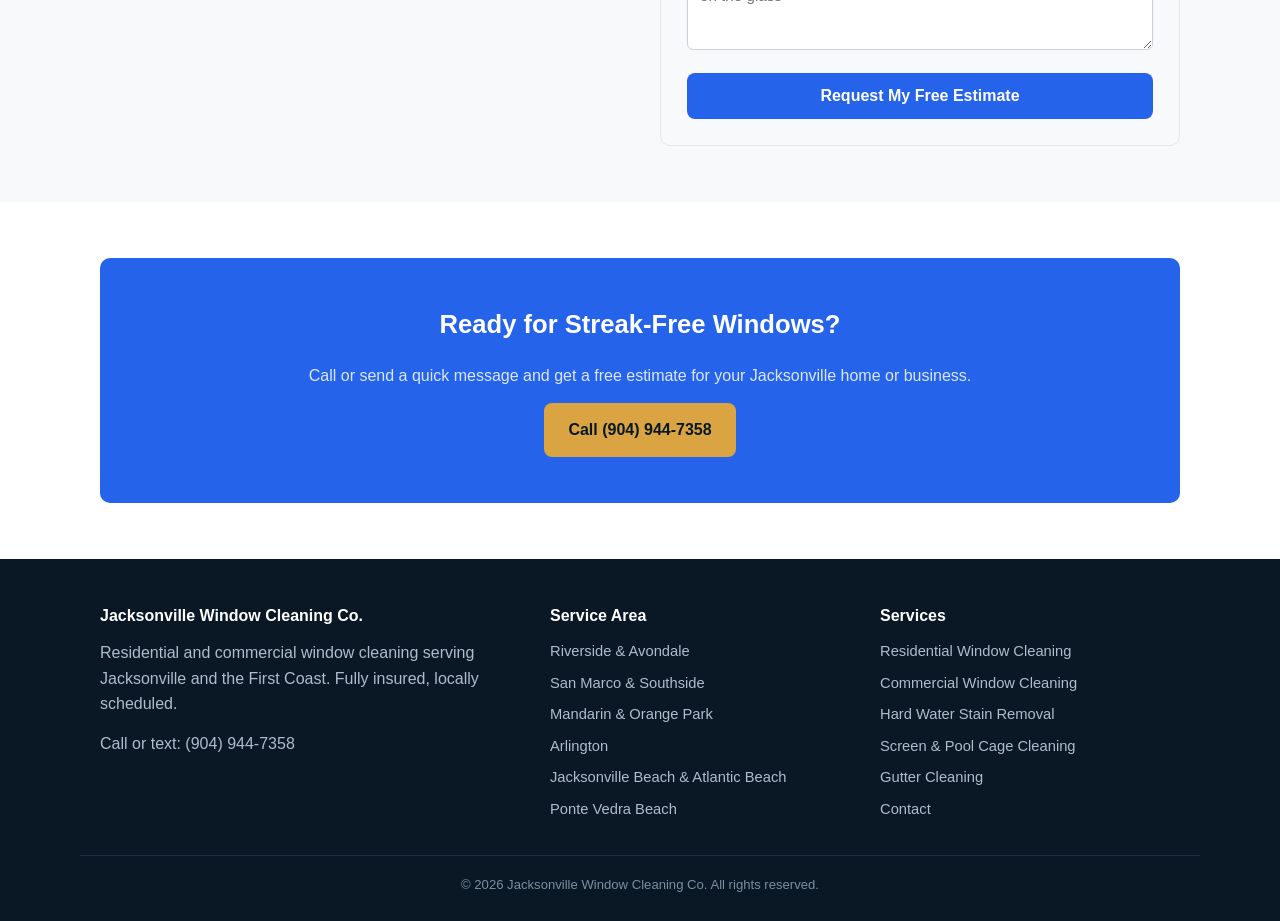
==== commit 2ad7f6bc: "Wire all pages to new imagery with unique SEO alt text" ====
--- a/index.html
+++ b/index.html
@@ -105,7 +105,7 @@
       </div>
     </div>
     <div>
-      <img src="hero-squeegee-window-cleaning-jacksonville.webp" alt="window cleaning in Jacksonville" width="1000" height="662">
+      <img src="hero-squeegee-window-cleaning-jacksonville.webp" alt="Window cleaning technician pulling a squeegee across a streak-free window at a Jacksonville, FL home" width="1500" height="1006" fetchpriority="high" decoding="async">
     </div>
   </div>
 </section>
@@ -120,7 +120,7 @@
       <p>For homeowners, this usually covers the exterior glass, screens, and tracks on every window, with interior cleaning added on request. For businesses, it typically means storefront glass, entry doors, and office windows kept on a recurring schedule so the building always looks presentable to customers walking by.</p>
     </div>
     <div>
-      <img src="residential-window-cleaning-jacksonville.webp" alt="window cleaning in Jacksonville" width="1000" height="667">
+      <img src="residential-window-cleaning-jacksonville.webp" alt="Residential window cleaner washing second-story windows at a Jacksonville home" width="1500" height="1006" loading="lazy" decoding="async">
     </div>
   </div>
 </section>
@@ -159,6 +159,7 @@
 
 <section>
   <div class="wrap">
+    <img src="exterior-window-washing-jacksonville.webp" alt="Window washer using a water-fed pole to clean upper-story glass in Jacksonville, FL" width="1500" height="1006" loading="lazy" decoding="async" style="margin:8px 0 26px;width:100%;max-height:380px;object-fit:cover;">
     <h2>How Window Cleaning Works in Jacksonville</h2>
     <p>Every visit follows the same core process, adjusted for hard water or salt buildup where needed:</p>
     <ul class="list-check">
@@ -194,6 +195,7 @@
 
 <section>
   <div class="wrap">
+    <img src="interior-window-cleaning-jacksonville.webp" alt="Window cleaner wiping the interior of a large picture window in a bright Jacksonville living room" width="1500" height="1006" loading="lazy" decoding="async" style="margin:8px 0 26px;width:100%;max-height:380px;object-fit:cover;">
     <h2>How Much Does Window Cleaning Cost in Jacksonville?</h2>
     <p>Pricing depends mostly on how many windows you have, how many stories, and whether you want interior glass included. Here is what Jacksonville homeowners typically pay:</p>
     <table class="price-table">
@@ -210,7 +212,7 @@
 <section class="alt">
   <div class="wrap two-col">
     <div>
-      <img src="patio-glass-cleaning-jacksonville.webp" alt="window cleaning in Jacksonville" width="1000" height="667">
+      <img src="patio-glass-cleaning-jacksonville.webp" alt="Technician cleaning sliding glass patio doors on a screened Jacksonville lanai" width="1500" height="1006" loading="lazy" decoding="async">
     </div>
     <div>
       <h2>Is Window Cleaning Right for You?</h2>
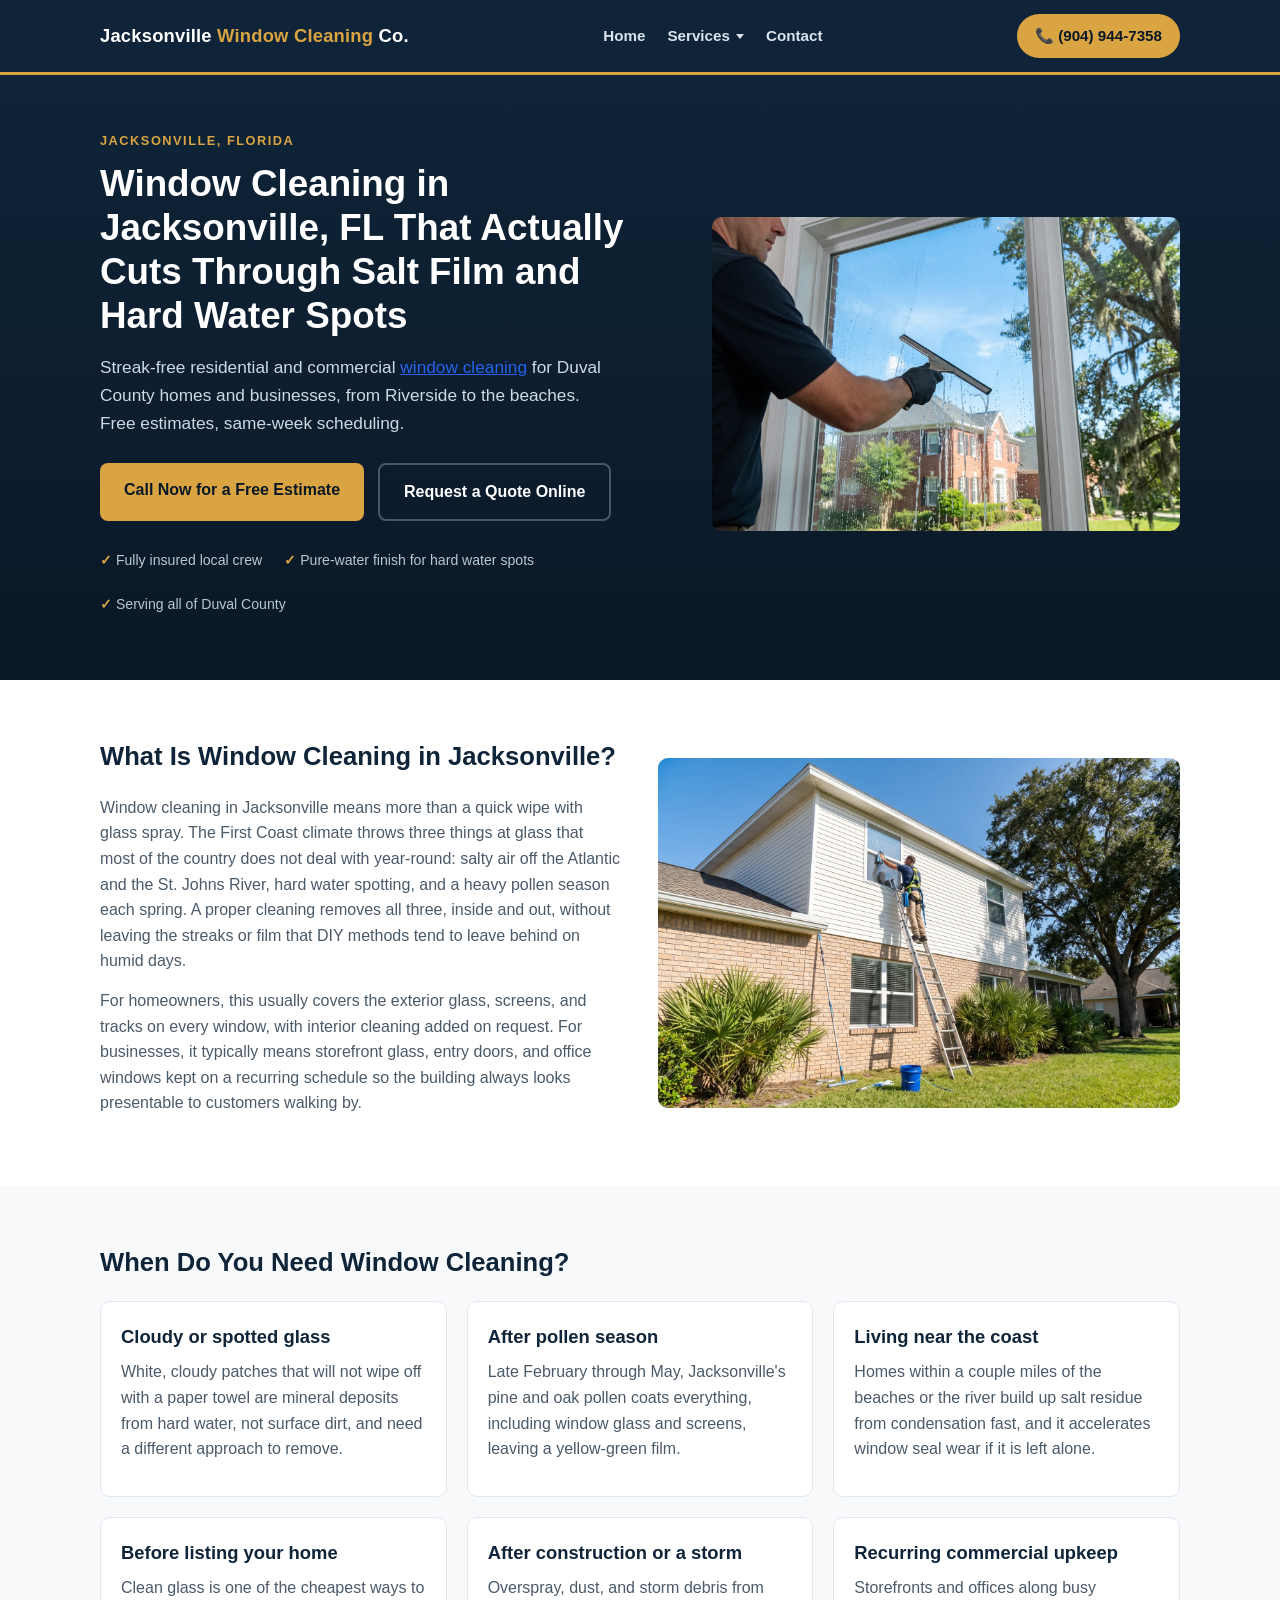
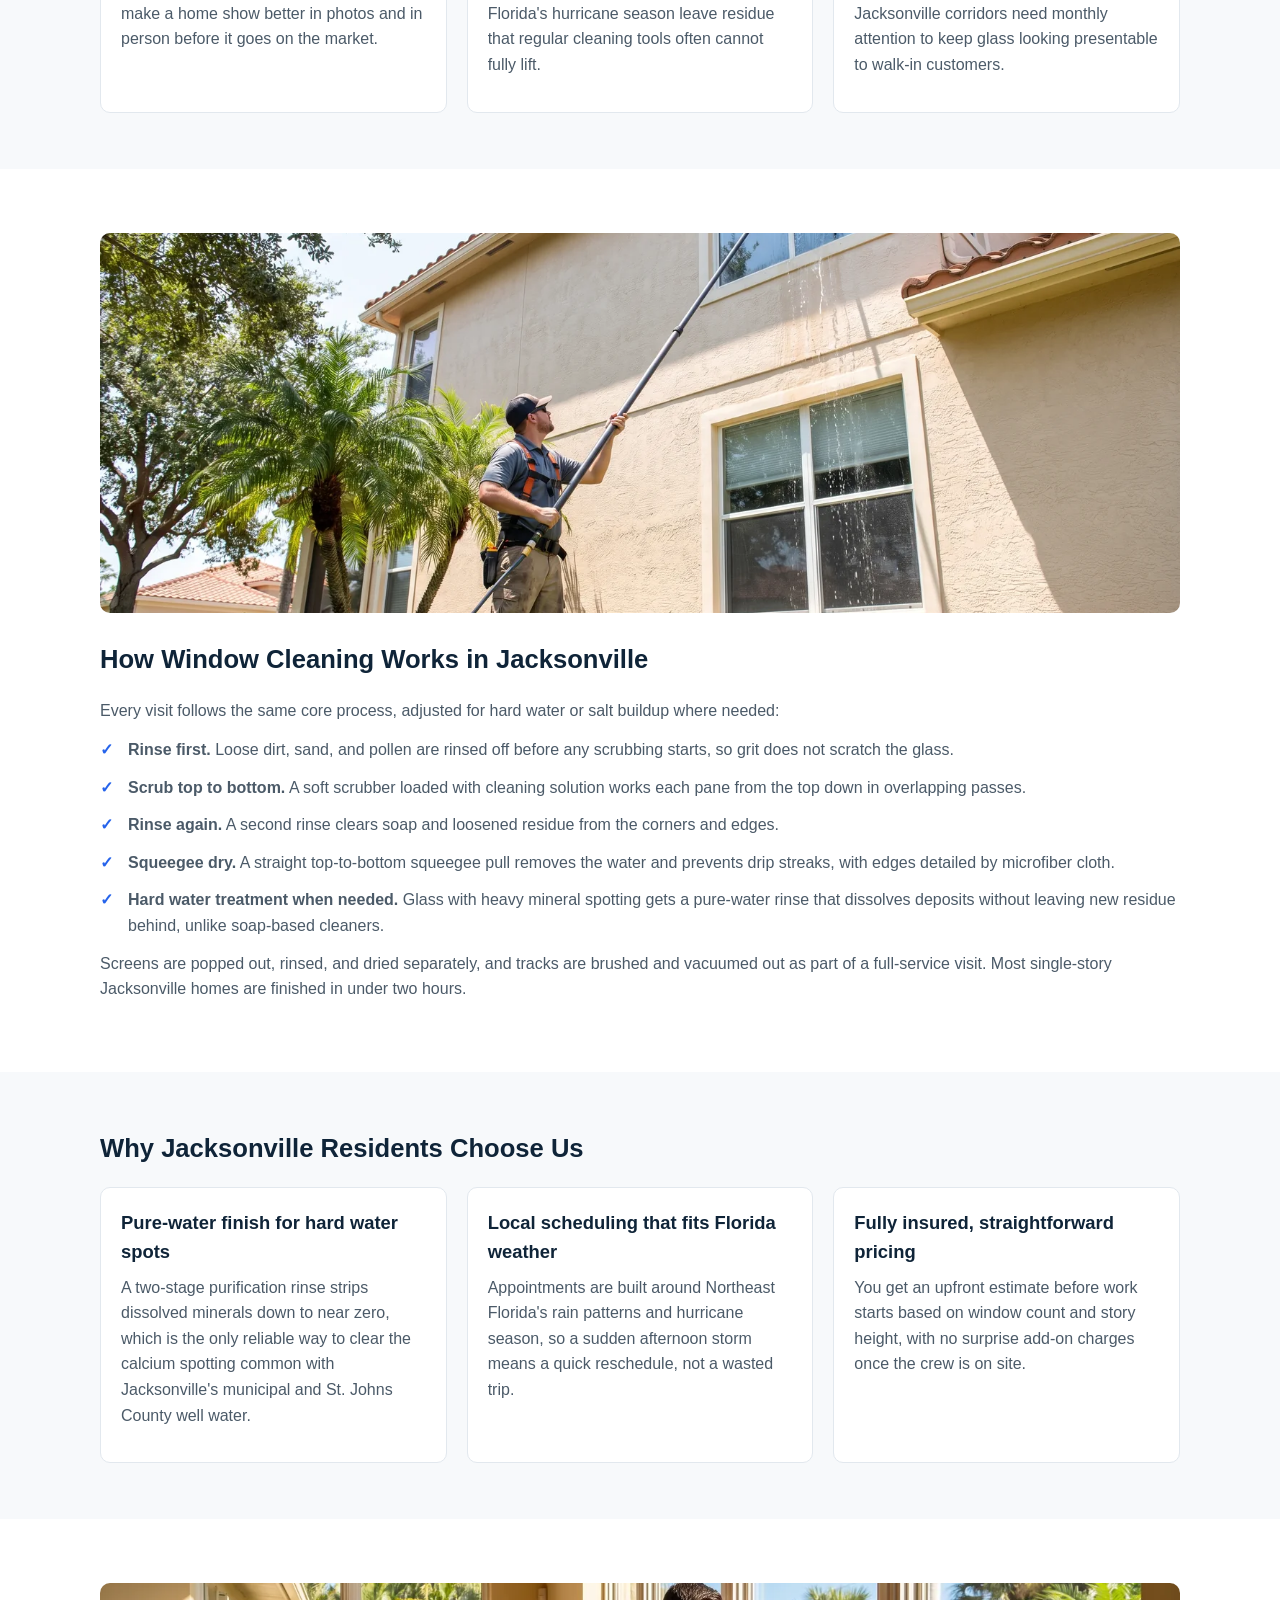
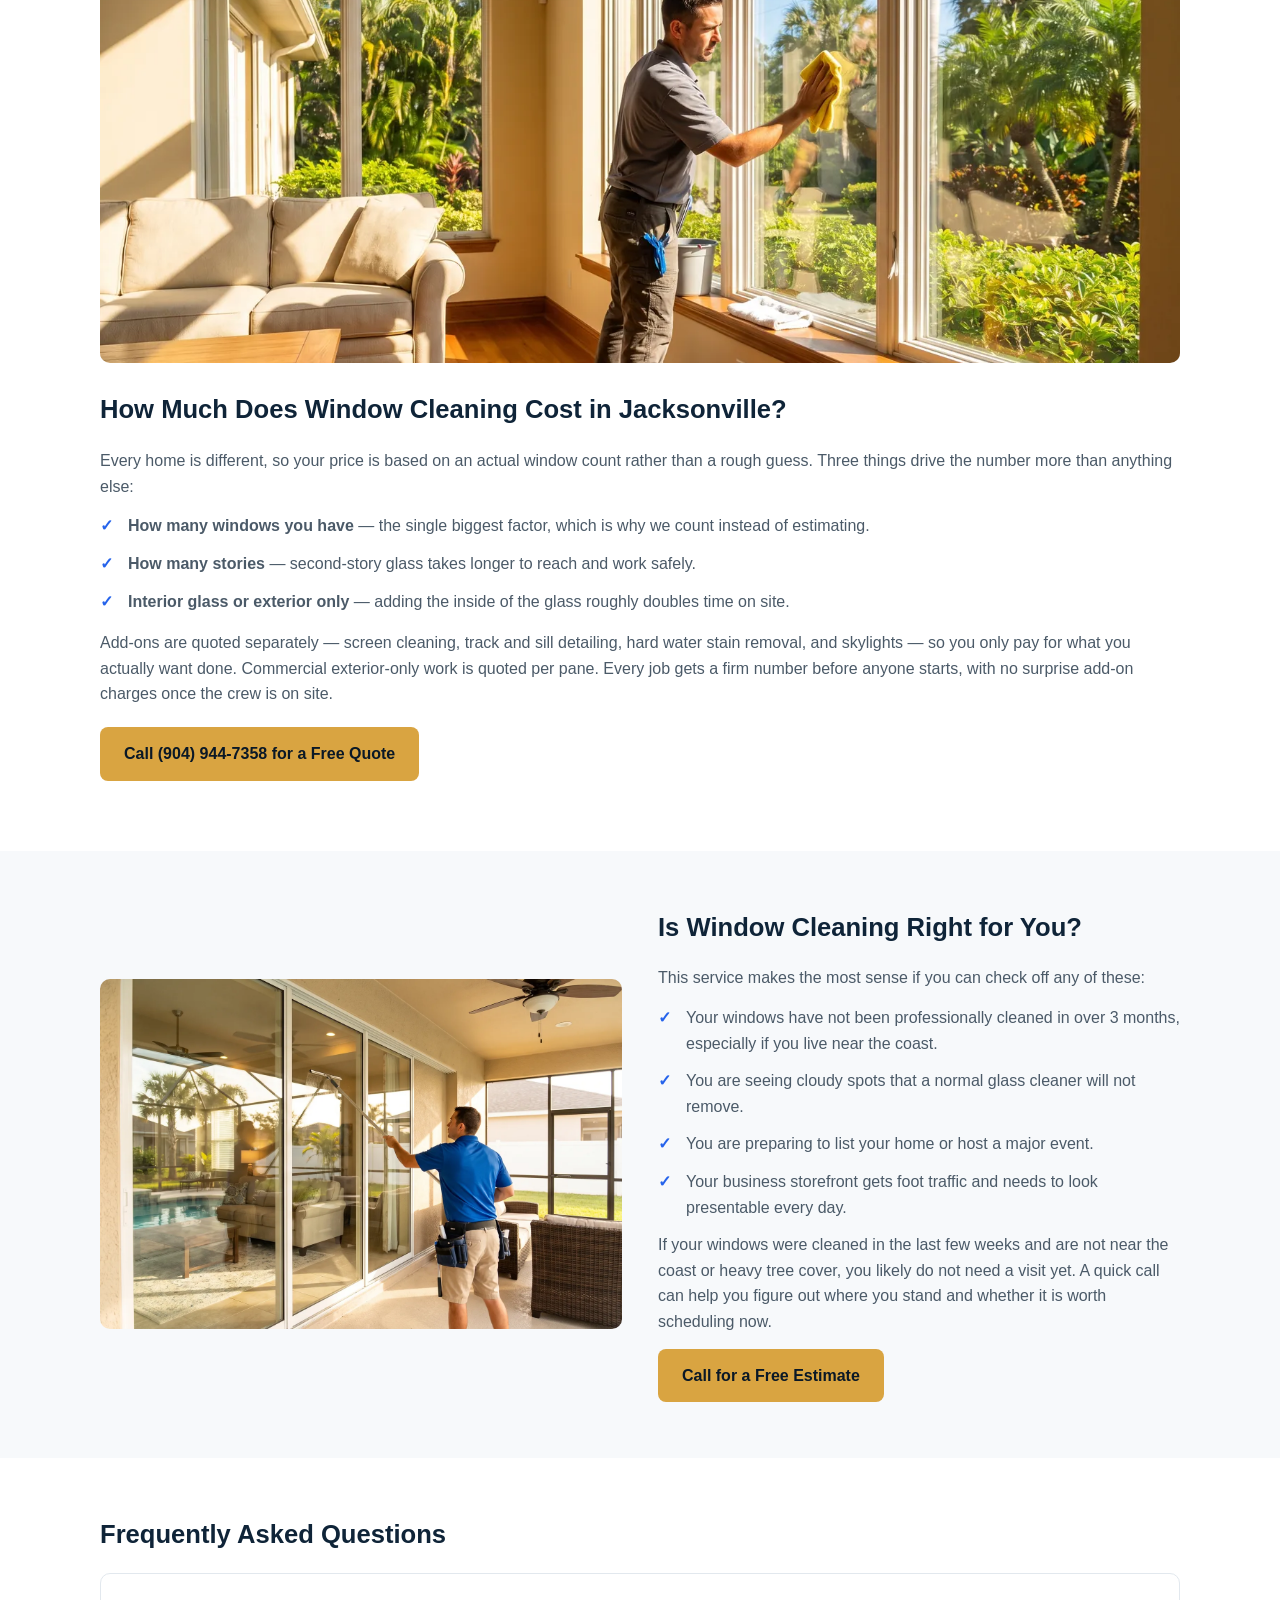
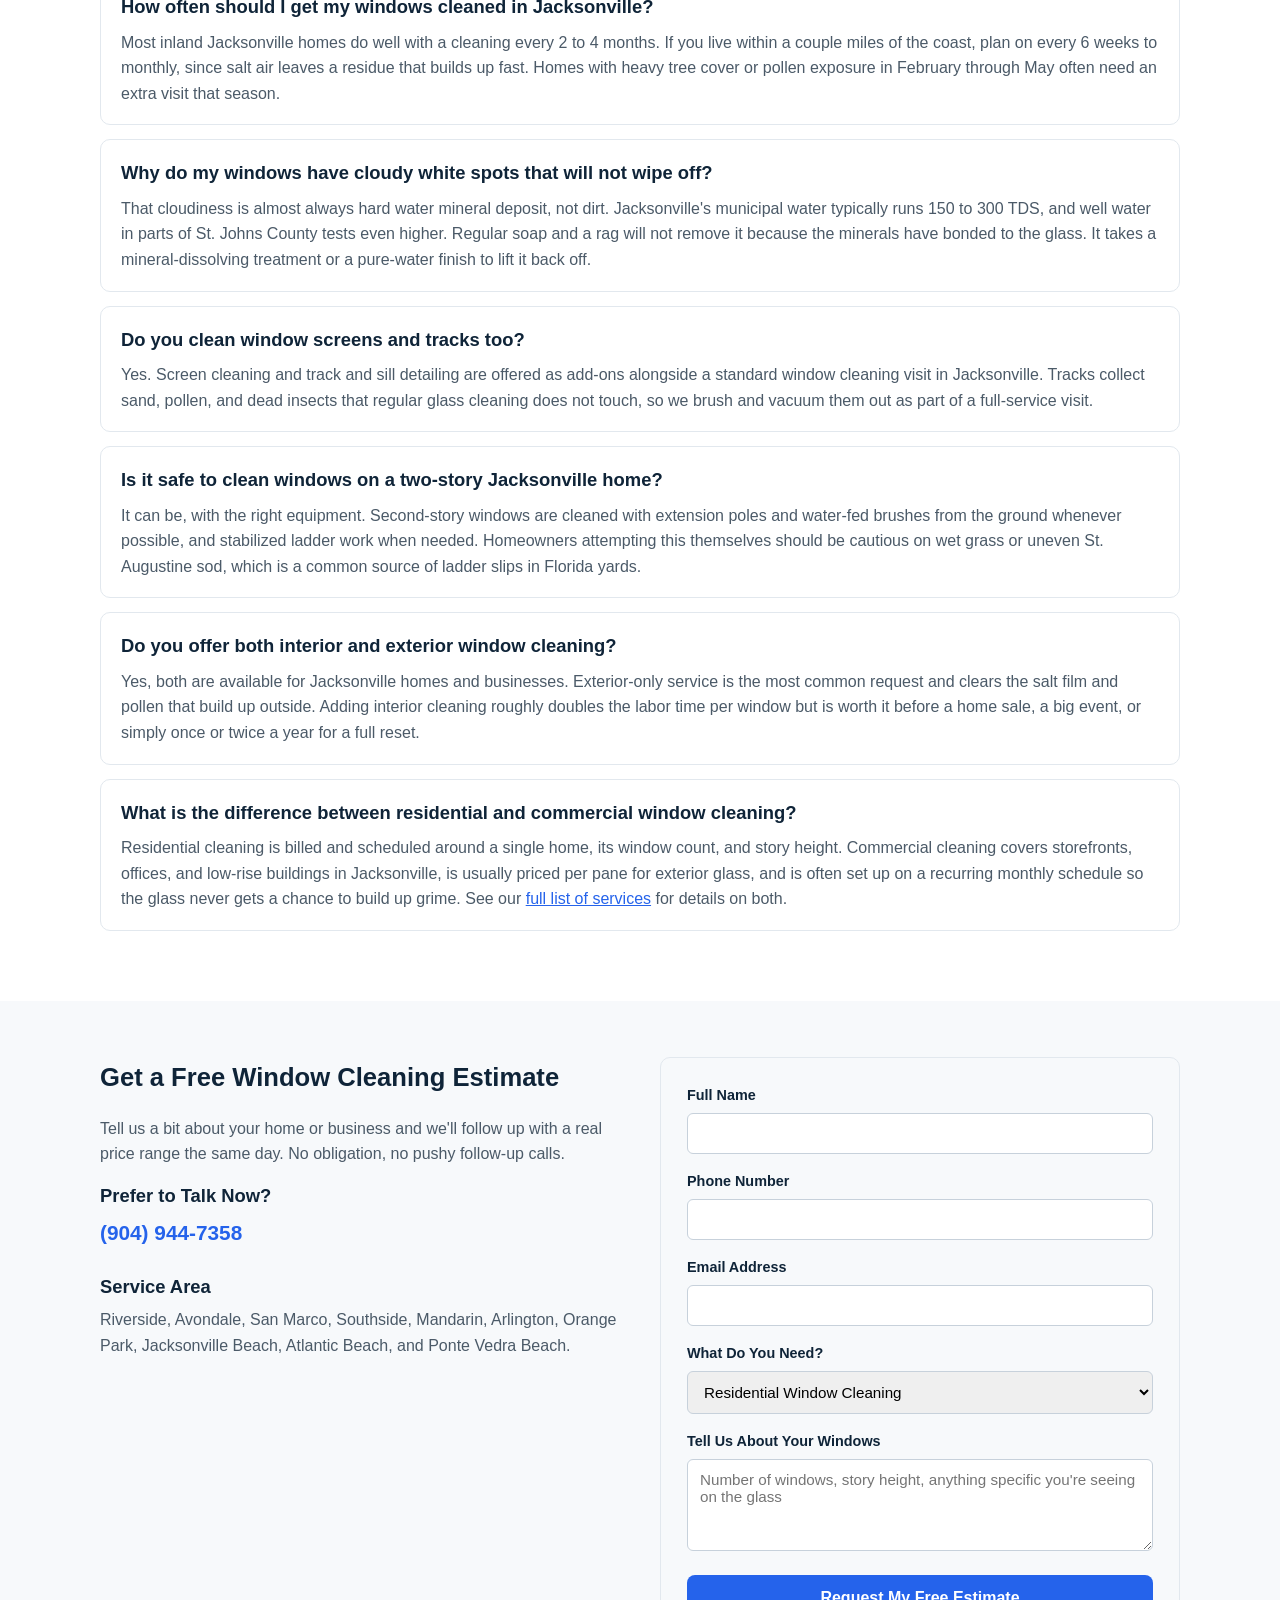
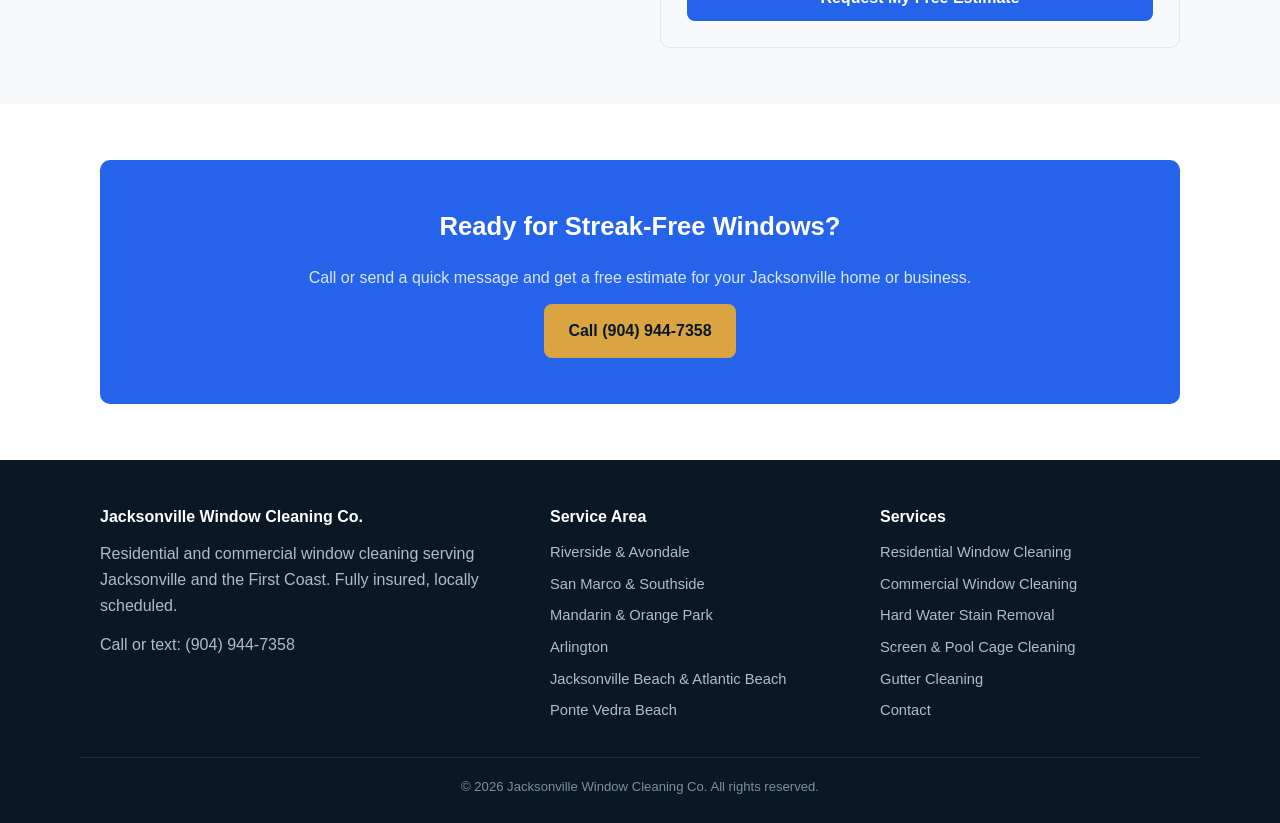
==== commit a3f07b51: "Remove all pricing, replace with call-for-a-quote CTAs" ====
--- a/index.html
+++ b/index.html
@@ -197,15 +197,14 @@
   <div class="wrap">
     <img src="interior-window-cleaning-jacksonville.webp" alt="Window cleaner wiping the interior of a large picture window in a bright Jacksonville living room" width="1500" height="1006" loading="lazy" decoding="async" style="margin:8px 0 26px;width:100%;max-height:380px;object-fit:cover;">
     <h2>How Much Does Window Cleaning Cost in Jacksonville?</h2>
-    <p>Pricing depends mostly on how many windows you have, how many stories, and whether you want interior glass included. Here is what Jacksonville homeowners typically pay:</p>
-    <table class="price-table">
-      <tr><th>Home Size</th><th>Exterior Only</th><th>Interior + Exterior</th></tr>
-      <tr><td>Small (10&ndash;15 windows)</td><td>$150&ndash;$225</td><td>$200&ndash;$350</td></tr>
-      <tr><td>Medium (15&ndash;25 windows)</td><td>$200&ndash;$375</td><td>$300&ndash;$500</td></tr>
-      <tr><td>Large (25&ndash;40 windows)</td><td>$350&ndash;$500</td><td>$450&ndash;$650</td></tr>
-      <tr><td>Estate (40+ windows)</td><td>$500&ndash;$800+</td><td>$650&ndash;$1,200+</td></tr>
-    </table>
-    <p style="margin-top:16px;">Add-ons run separately: screen cleaning is about $3 to $7 per screen, track and sill detailing is $2 to $5 per window, hard water stain removal is $10 to $25 per pane depending on severity, and skylights run $15 to $35 each. Commercial exterior-only work is typically priced per pane, often in the $7.50 to $9.30 range for storefront and low-rise glass. Every job gets a firm number before anyone starts, based on an actual window count rather than a rough guess.</p>
+    <p>Every home is different, so your price is based on an actual window count rather than a rough guess. Three things drive the number more than anything else:</p>
+    <ul class="list-check">
+      <li><strong>How many windows you have</strong> &mdash; the single biggest factor, which is why we count instead of estimating.</li>
+      <li><strong>How many stories</strong> &mdash; second-story glass takes longer to reach and work safely.</li>
+      <li><strong>Interior glass or exterior only</strong> &mdash; adding the inside of the glass roughly doubles time on site.</li>
+    </ul>
+    <p style="margin-top:16px;">Add-ons are quoted separately &mdash; screen cleaning, track and sill detailing, hard water stain removal, and skylights &mdash; so you only pay for what you actually want done. Commercial exterior-only work is quoted per pane. Every job gets a firm number before anyone starts, with no surprise add-on charges once the crew is on site.</p>
+    <p style="margin-top:20px;"><a class="btn btn-primary" href="tel:9049447358">Call (904) 944-7358 for a Free Quote</a></p>
   </div>
 </section>
 
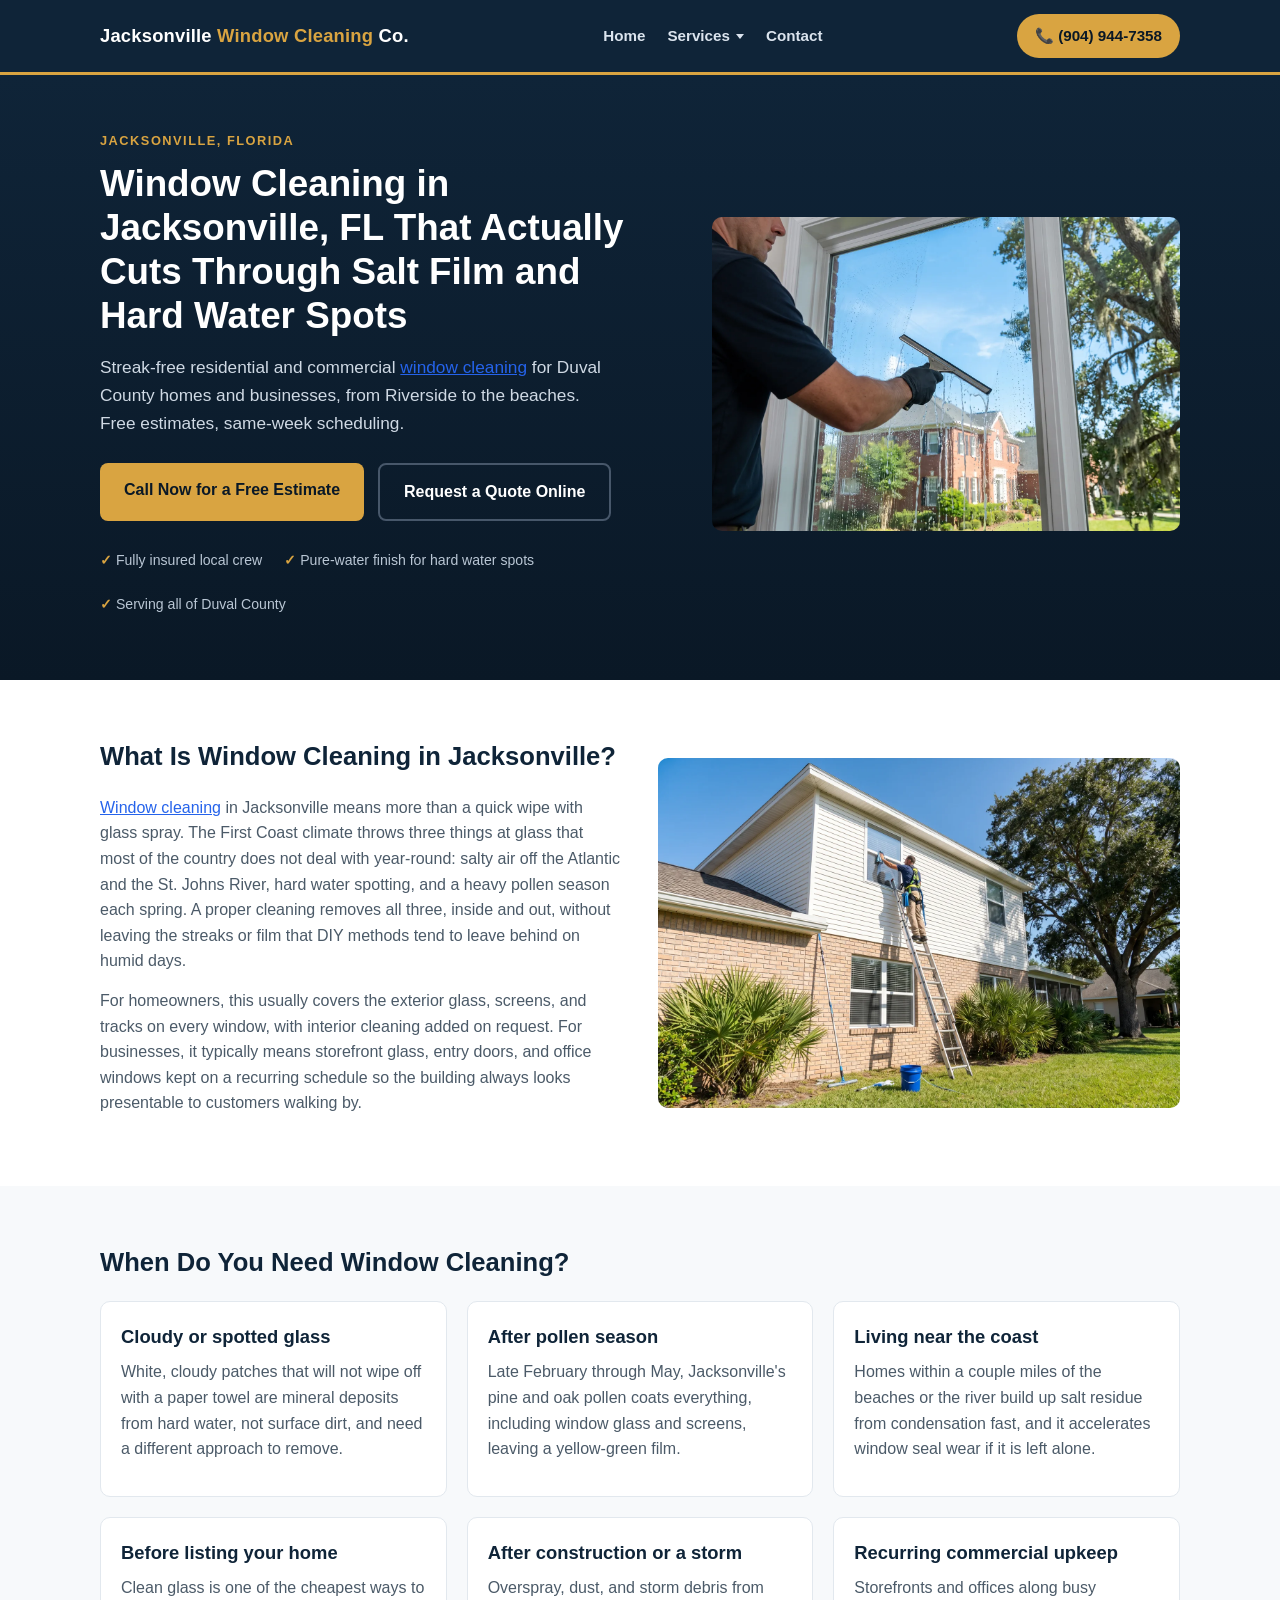
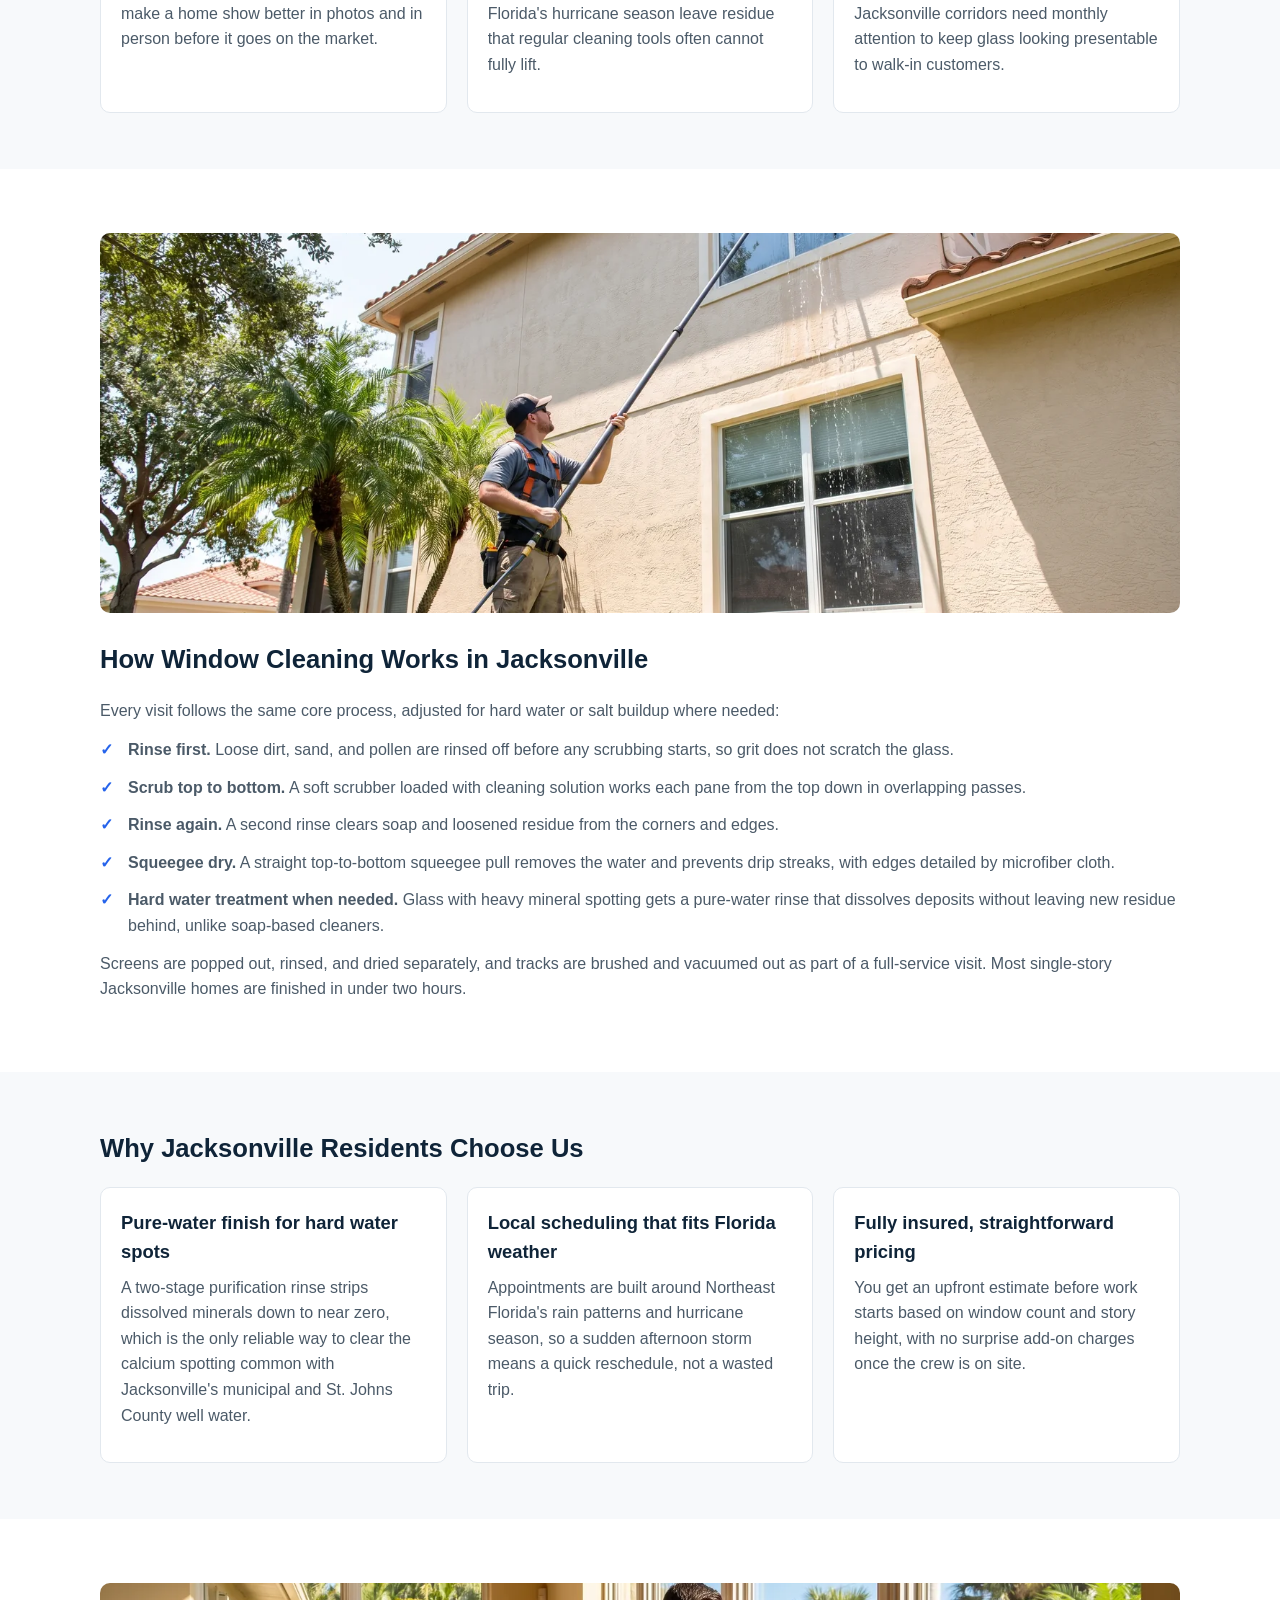
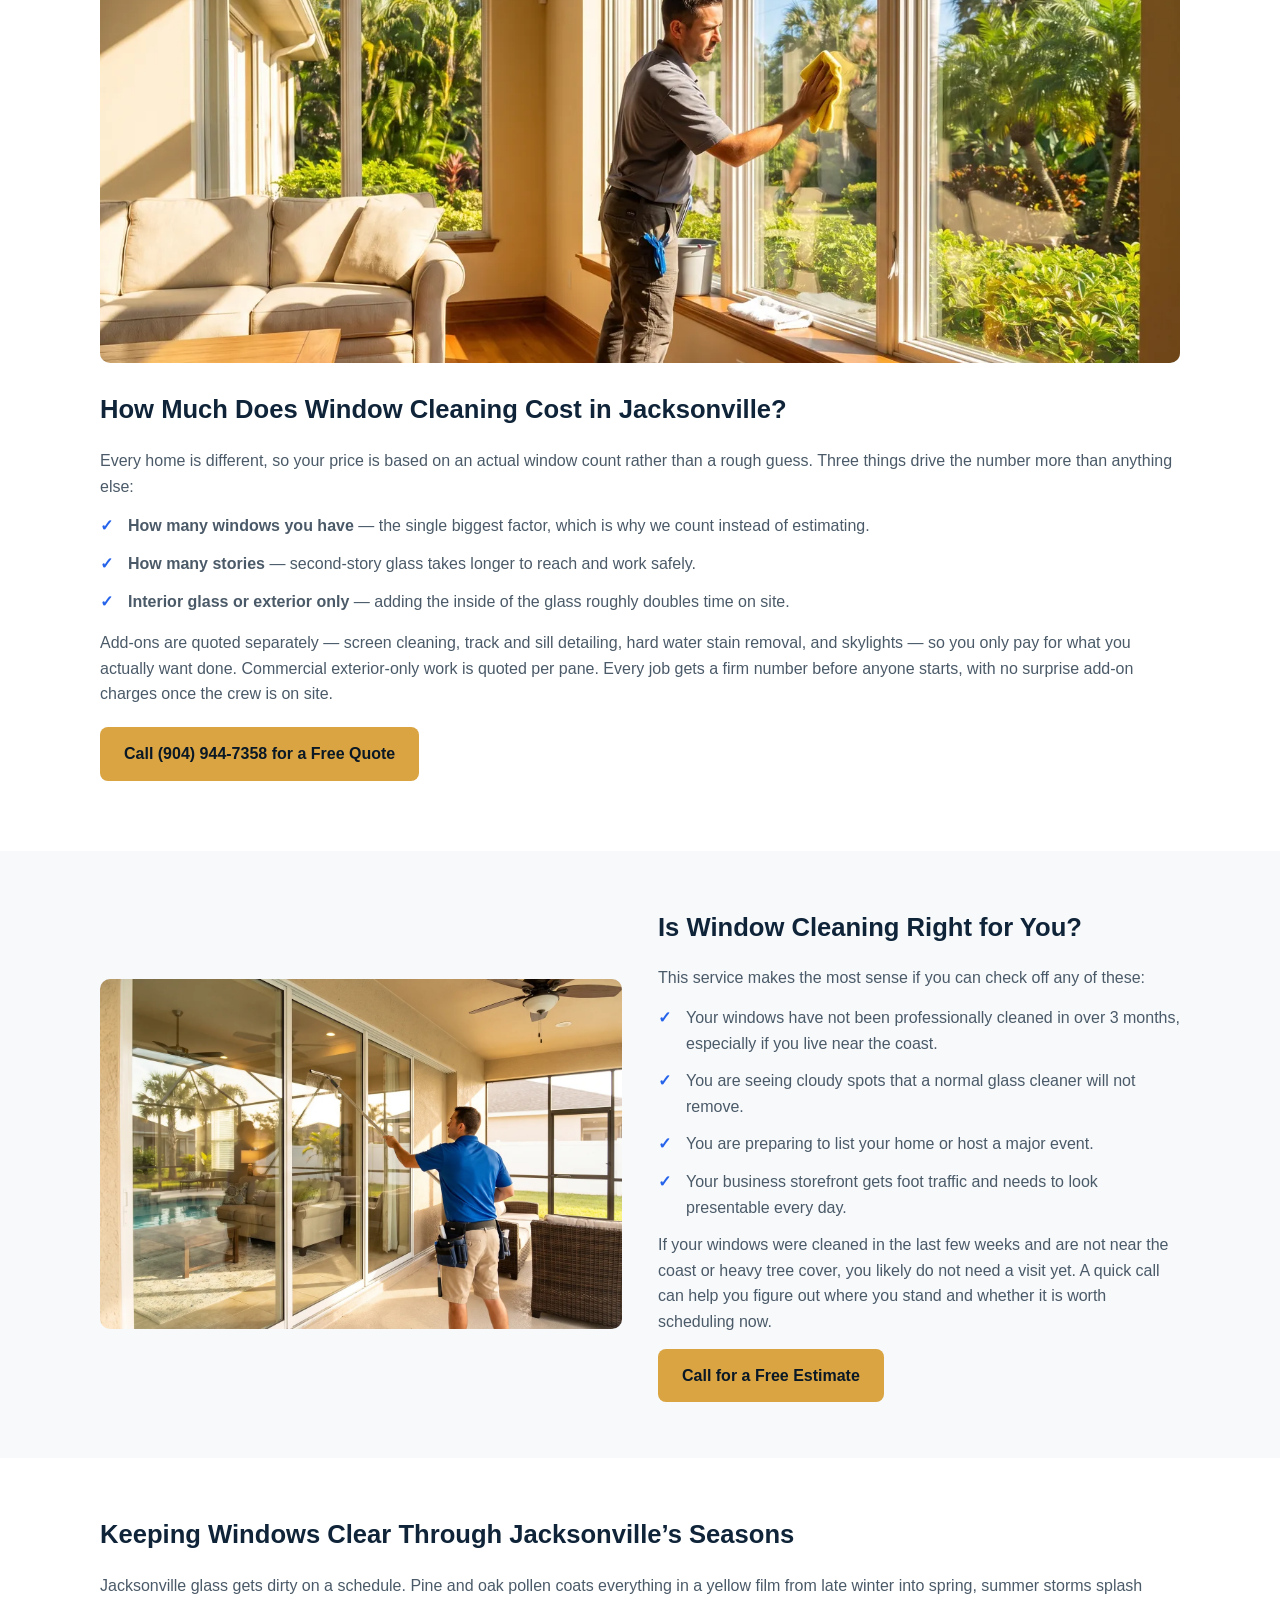
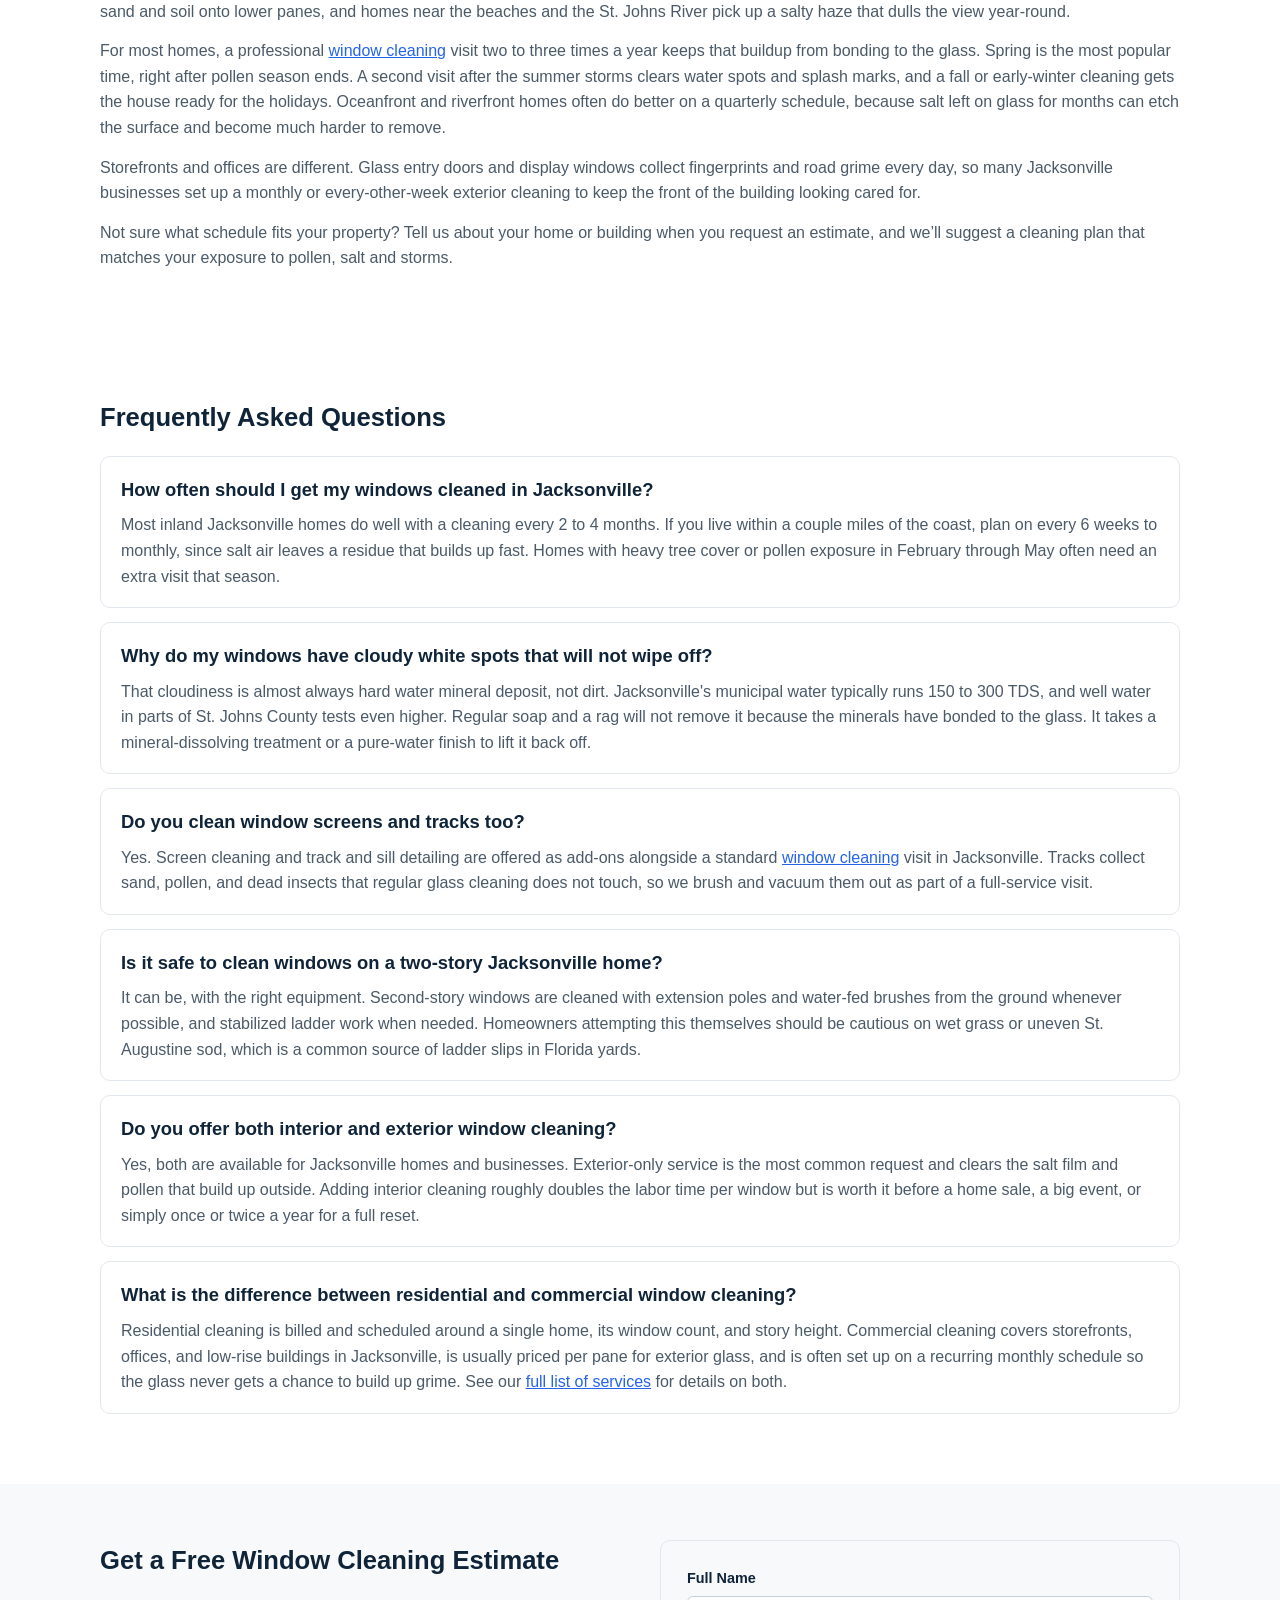
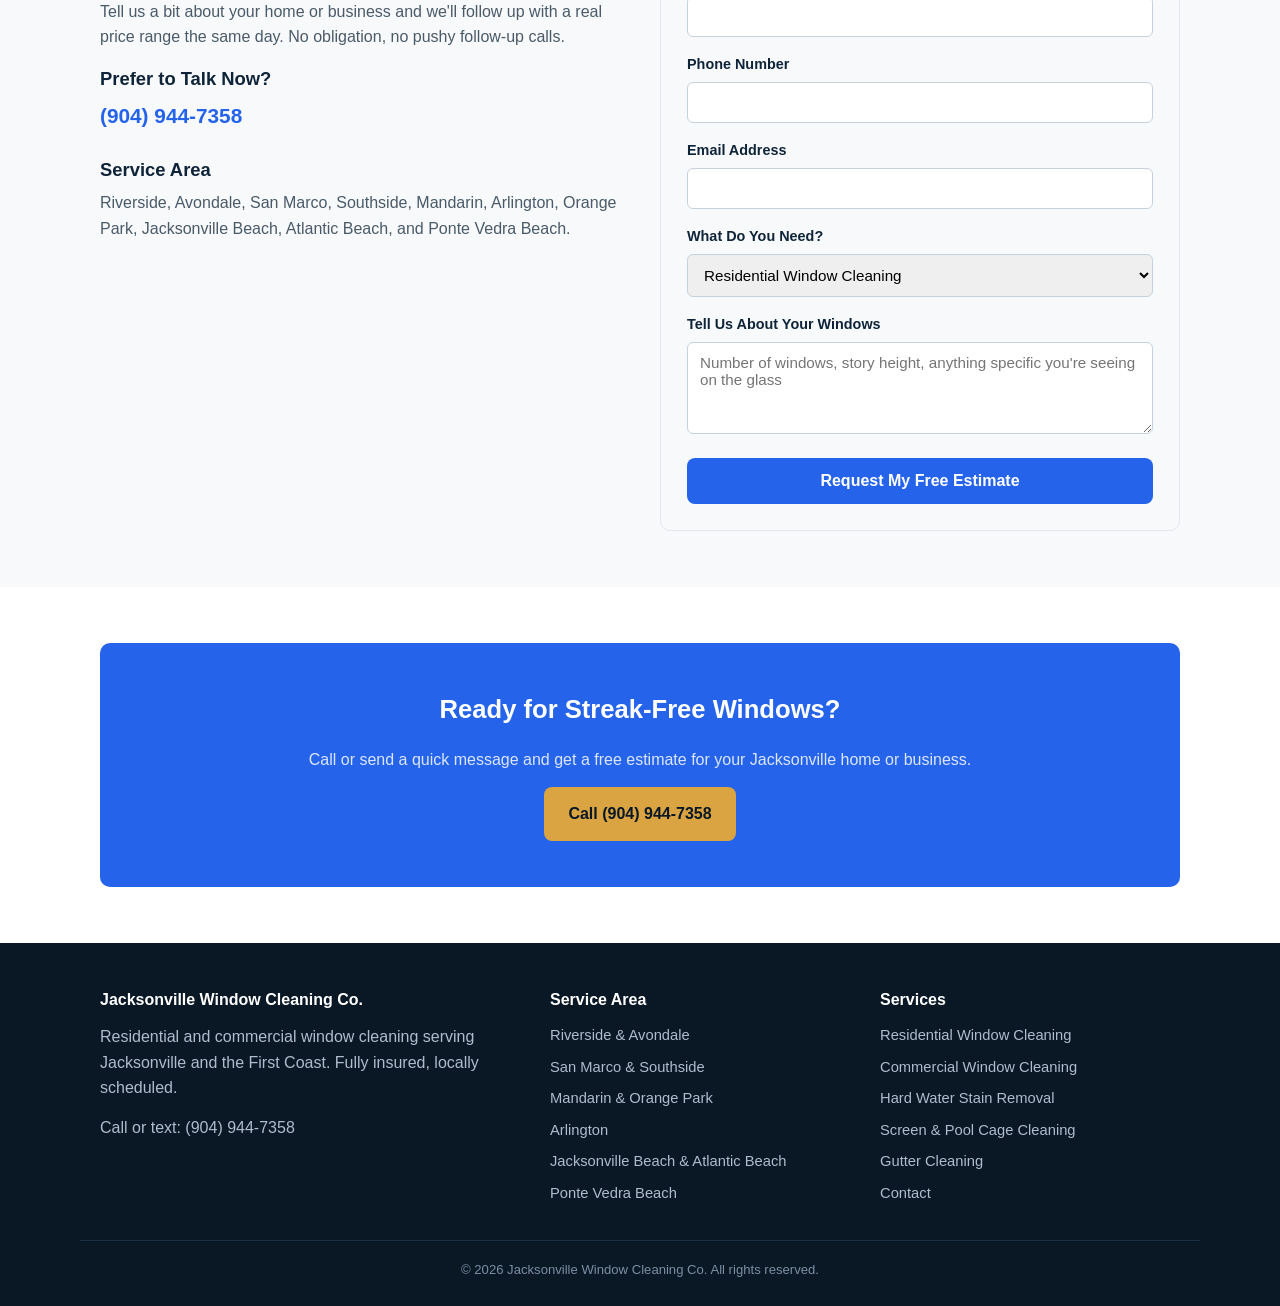
==== commit 32d82509: "Add backlinks to windowwashingauroraco.com (#9), completewindowcleaningeldoradohills.com (#10), wind" ====
--- a/index.html
+++ b/index.html
@@ -116,7 +116,7 @@
   <div class="wrap two-col">
     <div>
       <h2>What Is Window Cleaning in Jacksonville?</h2>
-      <p>Window cleaning in Jacksonville means more than a quick wipe with glass spray. The First Coast climate throws three things at glass that most of the country does not deal with year-round: salty air off the Atlantic and the St. Johns River, hard water spotting, and a heavy pollen season each spring. A proper cleaning removes all three, inside and out, without leaving the streaks or film that DIY methods tend to leave behind on humid days.</p>
+      <p><a href="https://windowwashingauroraco.com/">Window cleaning</a> in Jacksonville means more than a quick wipe with glass spray. The First Coast climate throws three things at glass that most of the country does not deal with year-round: salty air off the Atlantic and the St. Johns River, hard water spotting, and a heavy pollen season each spring. A proper cleaning removes all three, inside and out, without leaving the streaks or film that DIY methods tend to leave behind on humid days.</p>
       <p>For homeowners, this usually covers the exterior glass, screens, and tracks on every window, with interior cleaning added on request. For businesses, it typically means storefront glass, entry doors, and office windows kept on a recurring schedule so the building always looks presentable to customers walking by.</p>
     </div>
     <div>
@@ -230,6 +230,16 @@
 
 <section>
   <div class="wrap">
+    <h2>Keeping Windows Clear Through Jacksonville&rsquo;s Seasons</h2>
+    <p>Jacksonville glass gets dirty on a schedule. Pine and oak pollen coats everything in a yellow film from late winter into spring, summer storms splash sand and soil onto lower panes, and homes near the beaches and the St. Johns River pick up a salty haze that dulls the view year-round.</p>
+    <p>For most homes, a professional <a href="https://windowwashingcolumbia.com/">window cleaning</a> visit two to three times a year keeps that buildup from bonding to the glass. Spring is the most popular time, right after pollen season ends. A second visit after the summer storms clears water spots and splash marks, and a fall or early-winter cleaning gets the house ready for the holidays. Oceanfront and riverfront homes often do better on a quarterly schedule, because salt left on glass for months can etch the surface and become much harder to remove.</p>
+    <p>Storefronts and offices are different. Glass entry doors and display windows collect fingerprints and road grime every day, so many Jacksonville businesses set up a monthly or every-other-week exterior cleaning to keep the front of the building looking cared for.</p>
+    <p>Not sure what schedule fits your property? Tell us about your home or building when you request an estimate, and we&rsquo;ll suggest a cleaning plan that matches your exposure to pollen, salt and storms.</p>
+  </div>
+</section>
+
+<section>
+  <div class="wrap">
     <h2>Frequently Asked Questions</h2>
 
     <div class="faq-item">
@@ -244,7 +254,7 @@
 
     <div class="faq-item">
       <h3>Do you clean window screens and tracks too?</h3>
-      <p>Yes. Screen cleaning and track and sill detailing are offered as add-ons alongside a standard window cleaning visit in Jacksonville. Tracks collect sand, pollen, and dead insects that regular glass cleaning does not touch, so we brush and vacuum them out as part of a full-service visit.</p>
+      <p>Yes. Screen cleaning and track and sill detailing are offered as add-ons alongside a standard <a href="https://www.completewindowcleaningeldoradohills.com/">window cleaning</a> visit in Jacksonville. Tracks collect sand, pollen, and dead insects that regular glass cleaning does not touch, so we brush and vacuum them out as part of a full-service visit.</p>
     </div>
 
     <div class="faq-item">
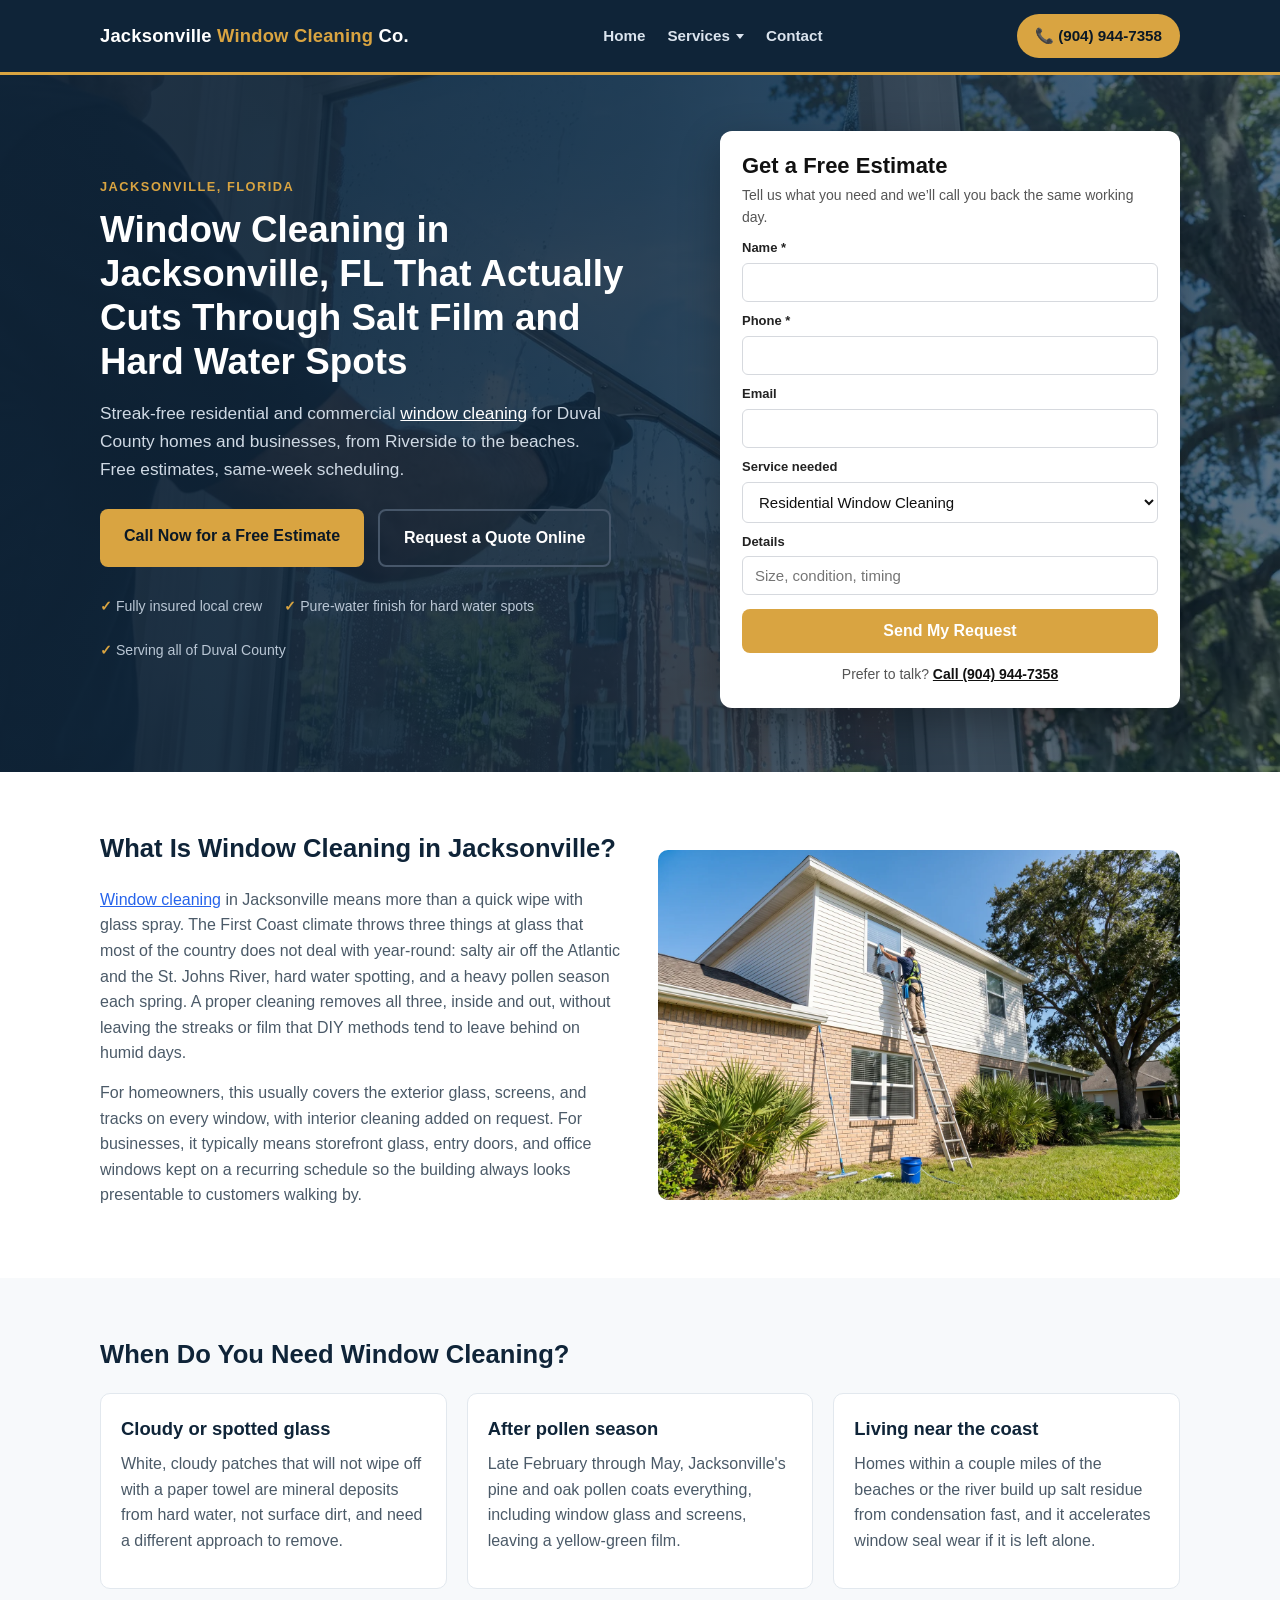
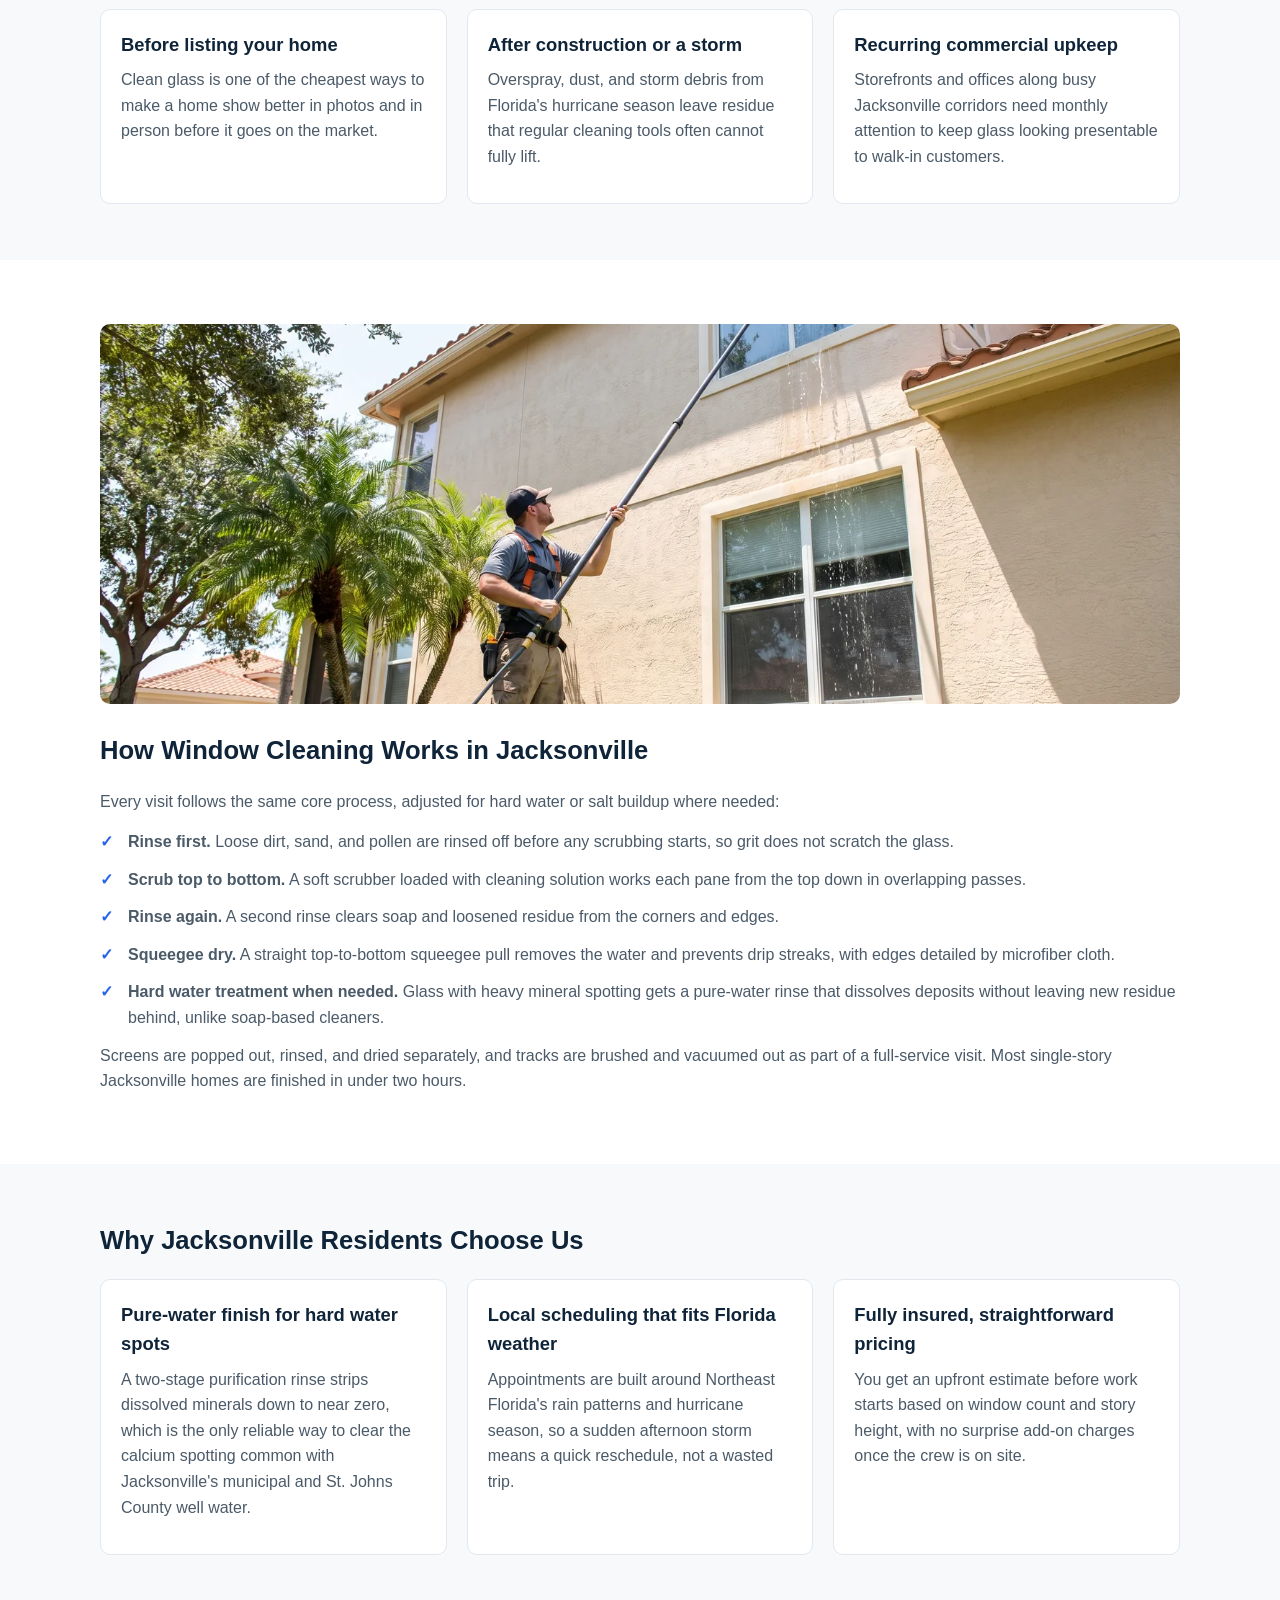
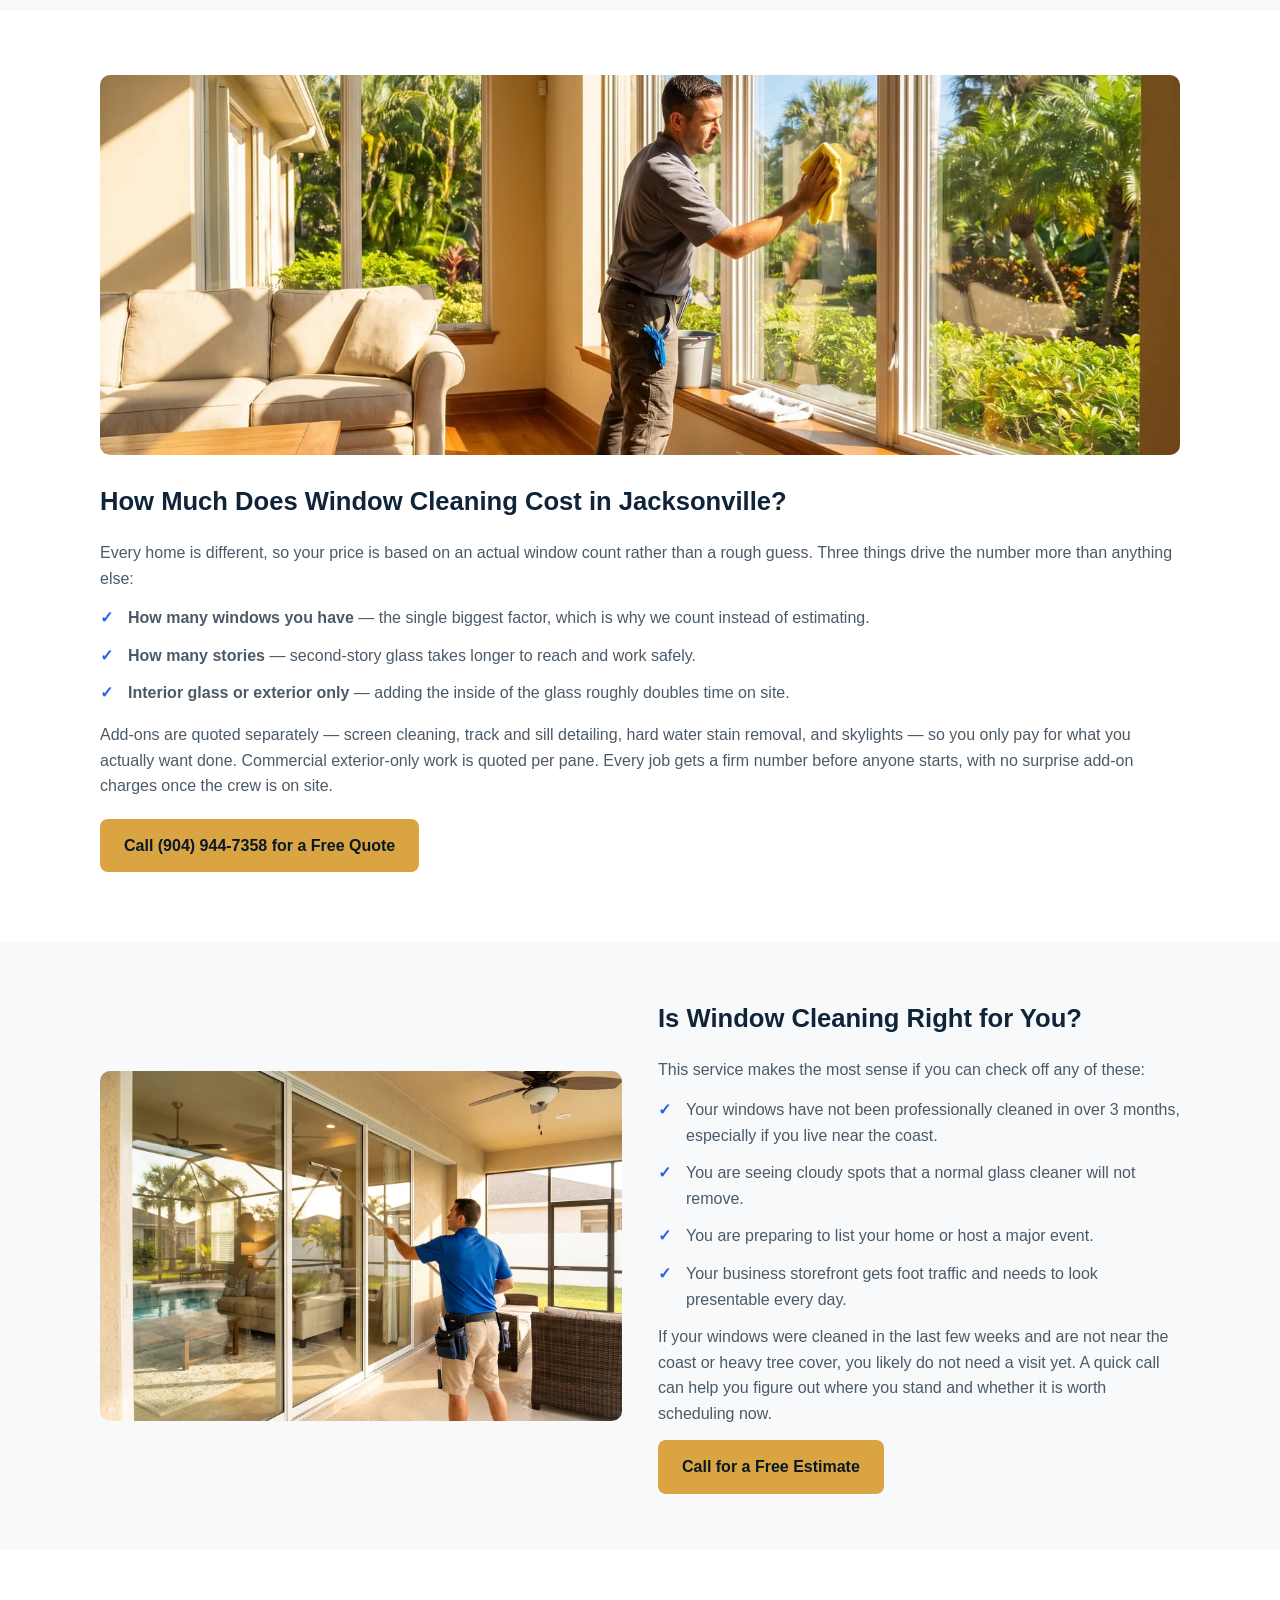
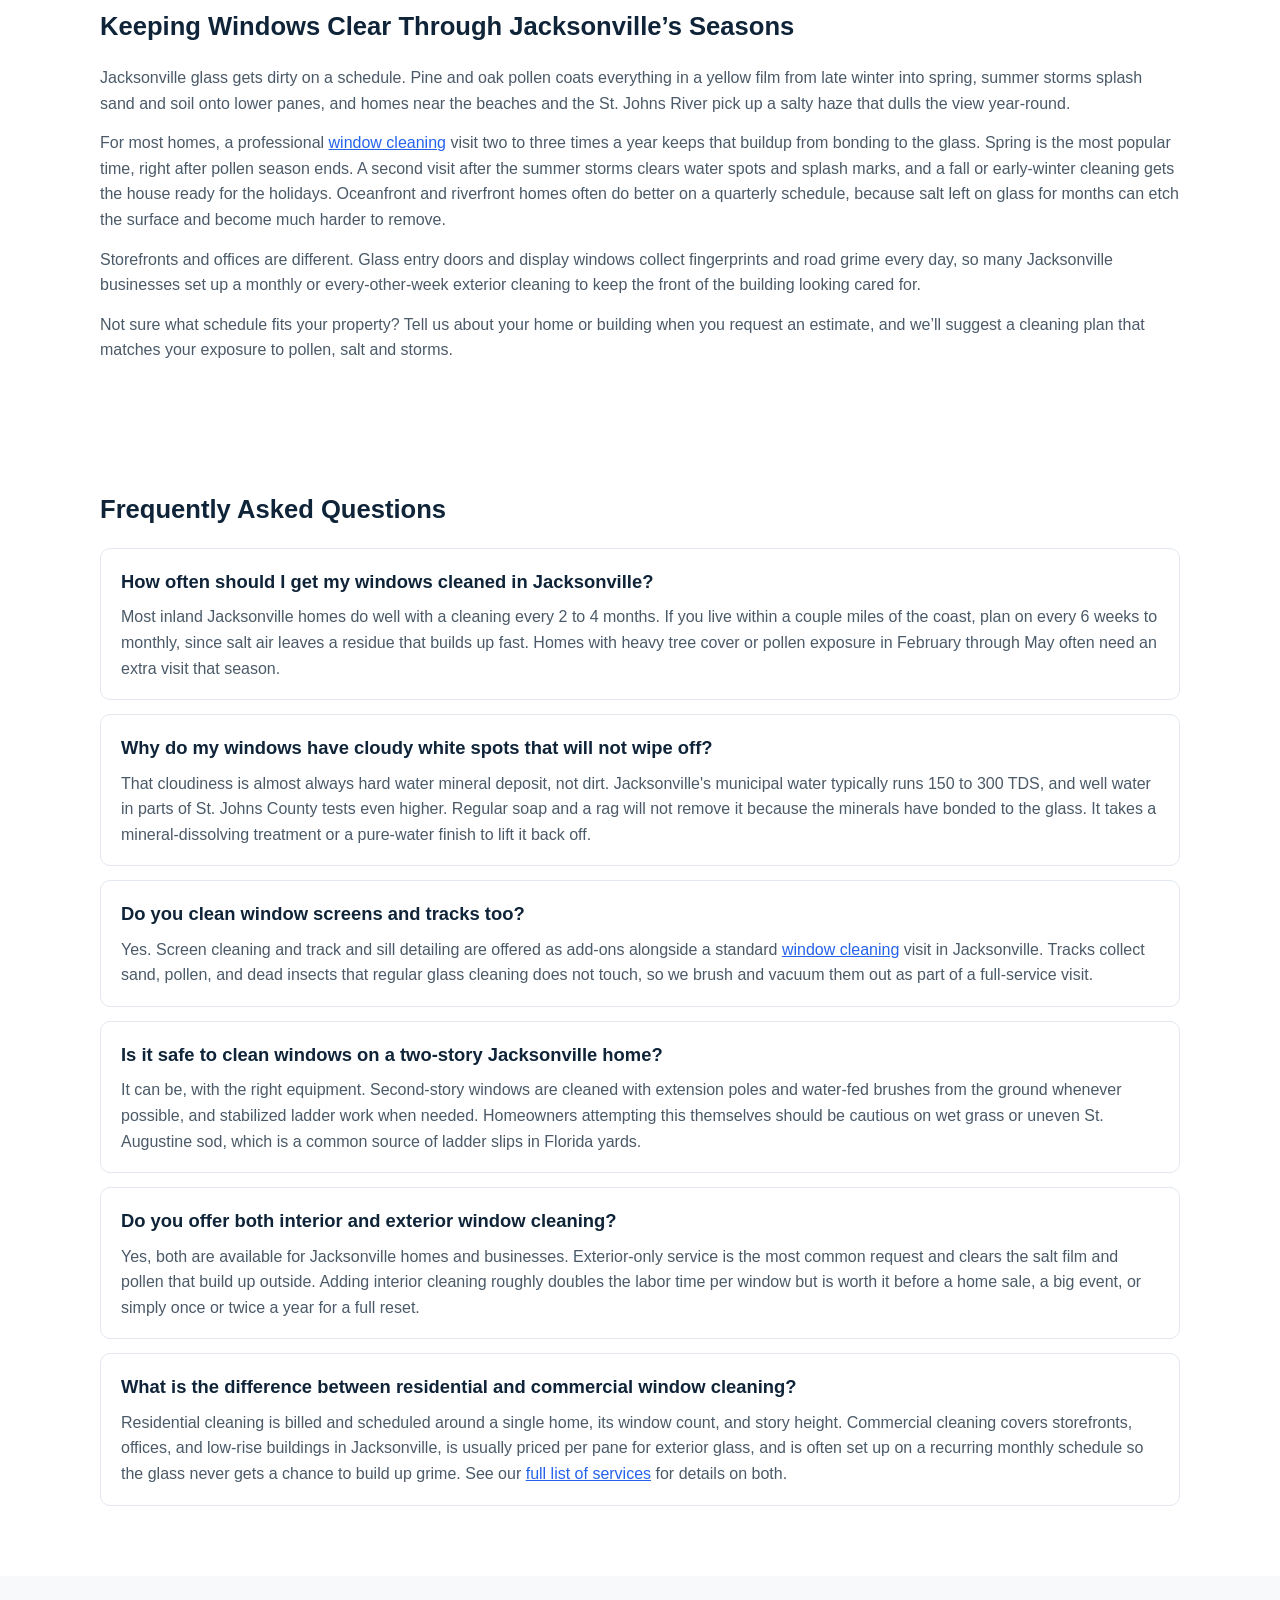
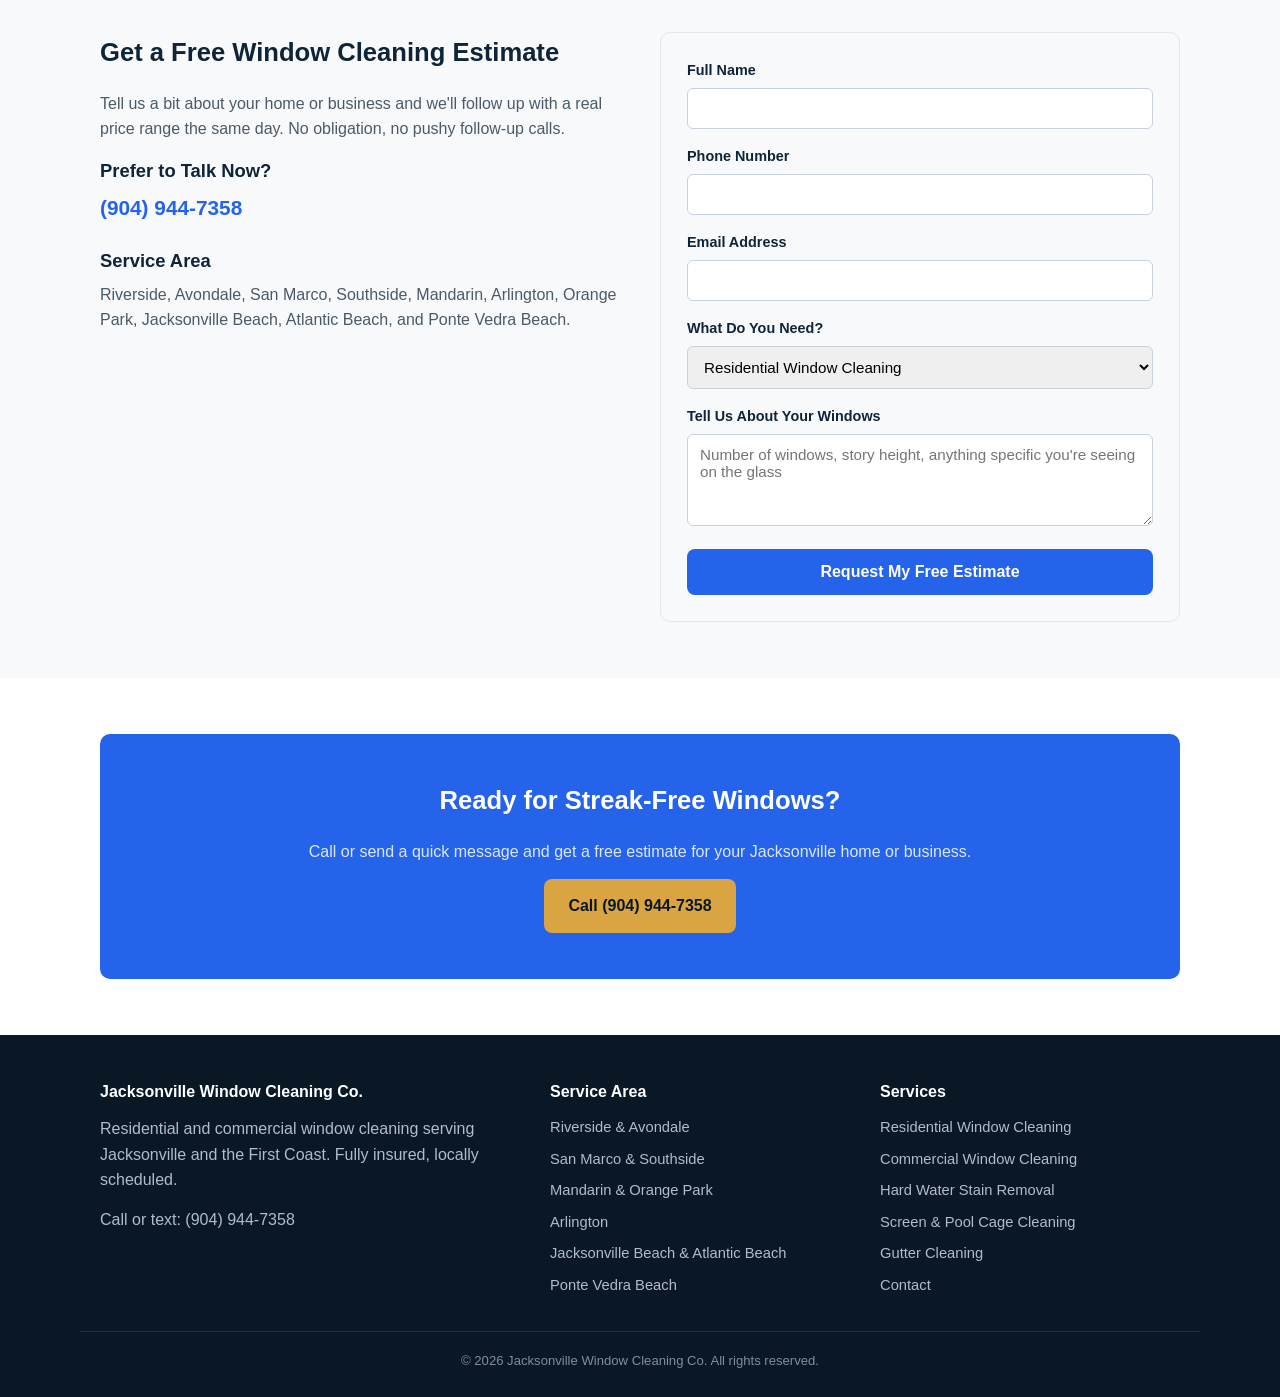
==== commit 392b73e4: "Home page header: background photo + quote form Added a form for free estimates with input fields fo" ====
--- a/index.html
+++ b/index.html
@@ -62,6 +62,23 @@
   ]
 }
 </script>
+<style>/* home hero form + photo */
+.lg-form{background:#fff;color:#1a1a1a;border-radius:12px;padding:22px;box-shadow:0 14px 40px rgba(0,0,0,.3);text-align:left;max-width:460px;width:100%;justify-self:end}
+.lg-form h2{font-size:22px;font-weight:800;color:#111;margin:0 0 4px;line-height:1.2}
+.lg-form .lg-note{font-size:14px;color:#555;margin:0 0 10px}
+.lg-form label{display:block;font-size:13px;font-weight:700;color:#222;margin:9px 0 4px}
+.lg-form input,.lg-form select{width:100%;box-sizing:border-box;padding:10px 12px;border:1px solid #d6d9de;border-radius:6px;font-size:15px;font-family:inherit;background:#fff;color:#111}
+.lg-form button{width:100%;margin-top:14px;background:rgb(217, 164, 65);color:#fff;border:0;border-radius:8px;padding:13px;font-size:16px;font-weight:800;cursor:pointer;font-family:inherit}
+.lg-form button:hover{filter:brightness(.92)}
+.lg-form .lg-alt{text-align:center;font-size:14px;margin:10px 0 0;color:#555}
+.lg-form .lg-alt a{color:#111;font-weight:700}
+.lg-grid{display:grid !important;grid-template-columns:1.15fr .85fr;gap:40px;align-items:center;text-align:left}
+.lg-form form{background:none !important;border:0 !important;padding:0 !important;box-shadow:none !important;margin:0 !important;max-width:none !important}
+.hero > .lg-form{align-self:center;justify-self:start;margin:48px 5% 48px 24px}
+.hero p:not([class*=phone]) a:not([class]){color:#fff;text-decoration:underline}
+.lg-form .lg-alt a{color:#111 !important}
+@media (max-width:860px){.hero > .lg-form{margin:0 5% 40px;justify-self:stretch;width:auto} .lg-grid{grid-template-columns:1fr !important} .lg-form{justify-self:stretch;max-width:none}}
+</style>
 </head>
 <body>
 
@@ -88,7 +105,7 @@
   </div>
 </header>
 
-<section class="hero">
+<section class="hero" style="background:linear-gradient(90deg,rgba(15,36,56,0.93) 0%,rgba(15,36,56,0.84) 50%,rgba(15,36,56,0.62) 100%),url('hero-squeegee-window-cleaning-jacksonville.webp') center/cover no-repeat;">
   <div class="wrap hero-grid">
     <div>
       <p class="eyebrow">Jacksonville, Florida</p>
@@ -104,8 +121,31 @@
         <span>Serving all of Duval County</span>
       </div>
     </div>
-    <div>
-      <img src="hero-squeegee-window-cleaning-jacksonville.webp" alt="Window cleaning technician pulling a squeegee across a streak-free window at a Jacksonville, FL home" width="1500" height="1006" fetchpriority="high" decoding="async">
+    <div class="lg-form">
+      <h2>Get a Free Estimate</h2>
+      <p class="lg-note">Tell us what you need and we&rsquo;ll call you back the same working day.</p>
+      <form action="https://formspree.io/f/xeeyqoyp" method="POST">
+        <input type="hidden" name="_subject" value="New Lead &mdash; Jacksonville Window Cleaning Co. (Home Page)">
+        <label for="lg-name">Name *</label>
+        <input type="text" id="lg-name" name="name" autocomplete="name" required>
+        <label for="lg-phone">Phone *</label>
+        <input type="tel" id="lg-phone" name="phone" autocomplete="tel" required>
+        <label for="lg-email">Email</label>
+        <input type="email" id="lg-email" name="email" autocomplete="email">
+        <label for="lg-service">Service needed</label>
+        <select id="lg-service" name="service">
+          <option>Residential Window Cleaning</option>
+          <option>Commercial Window Cleaning</option>
+          <option>Screen &amp; Track Cleaning</option>
+          <option>Hard Water Stain Removal</option>
+          <option>Not Sure / Other</option>
+        </select>
+        <label for="lg-details">Details</label>
+        <input type="text" id="lg-details" name="details" placeholder="Size, condition, timing">
+        <input type="text" name="_gotcha" style="display:none" tabindex="-1" autocomplete="off">
+        <button type="submit">Send My Request</button>
+      </form>
+      <p class="lg-alt">Prefer to talk? <a href="tel:9049447358">Call (904) 944-7358</a></p>
     </div>
   </div>
 </section>
